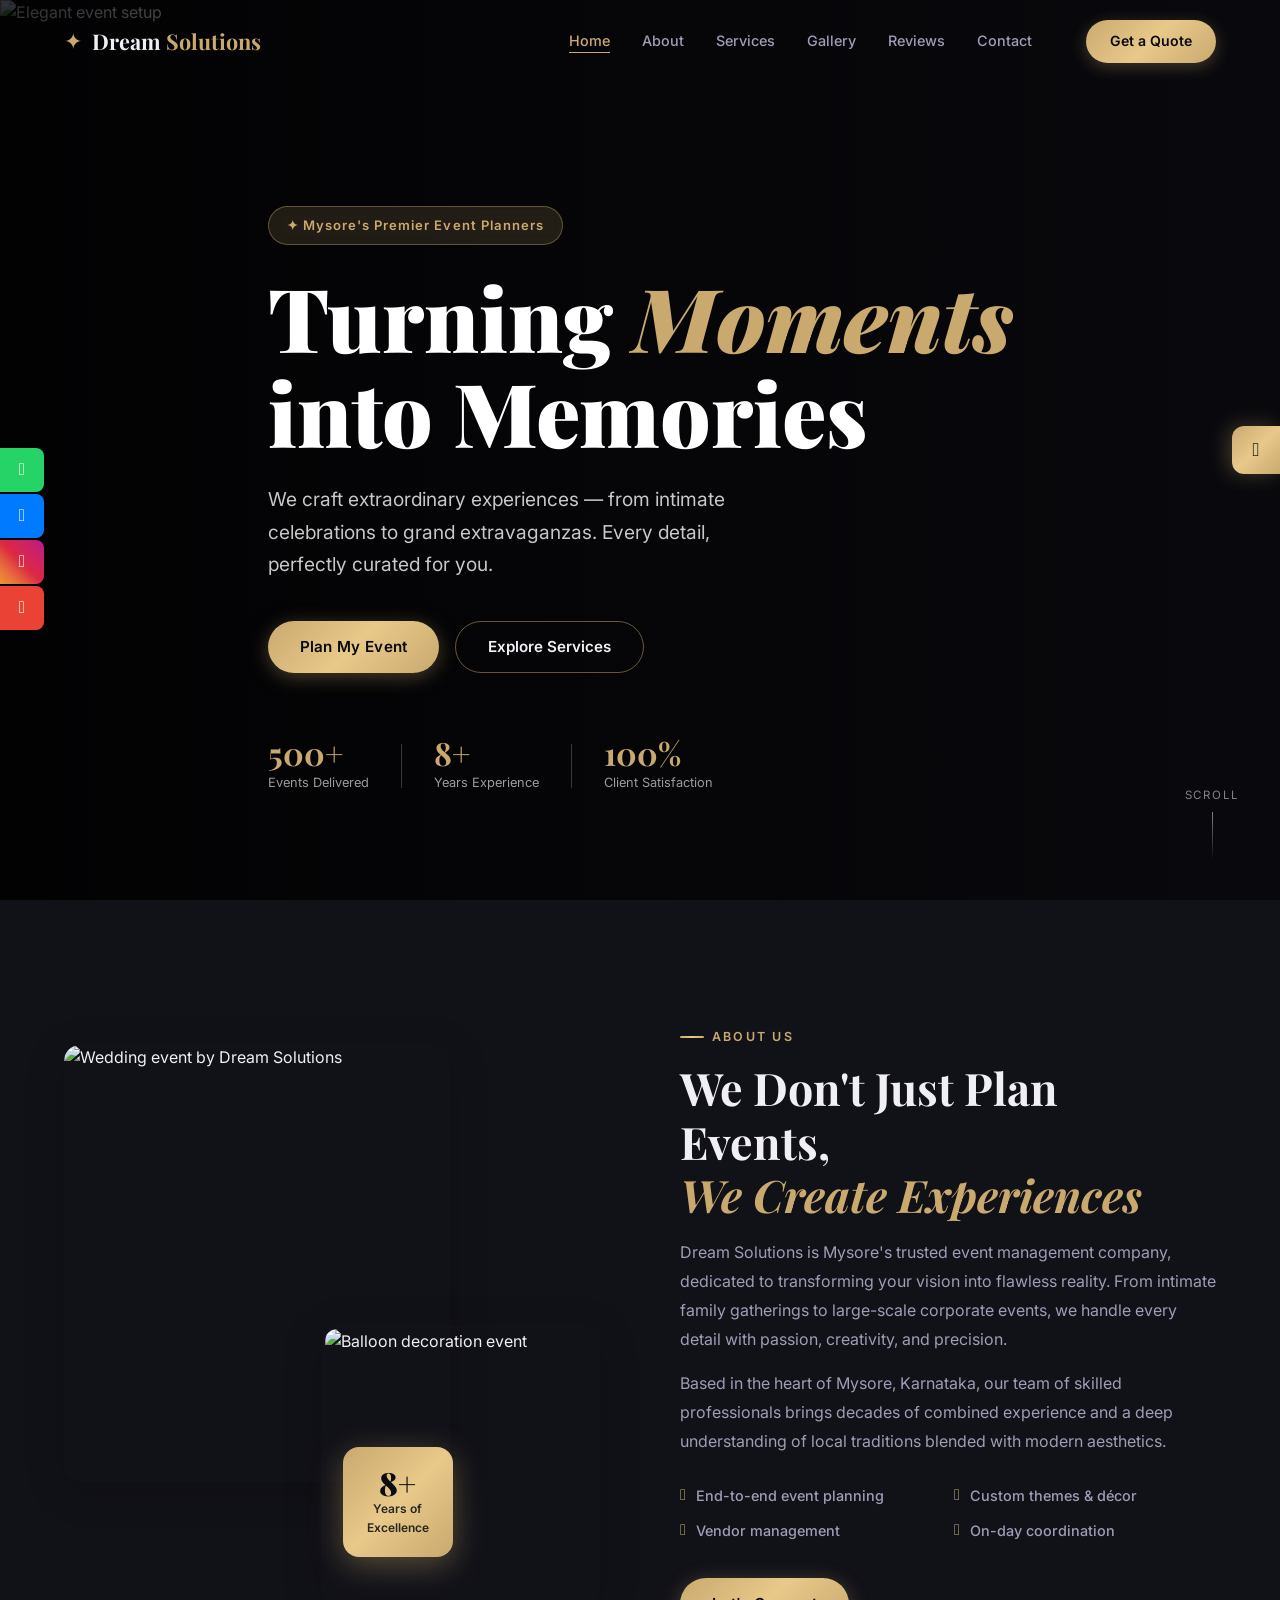
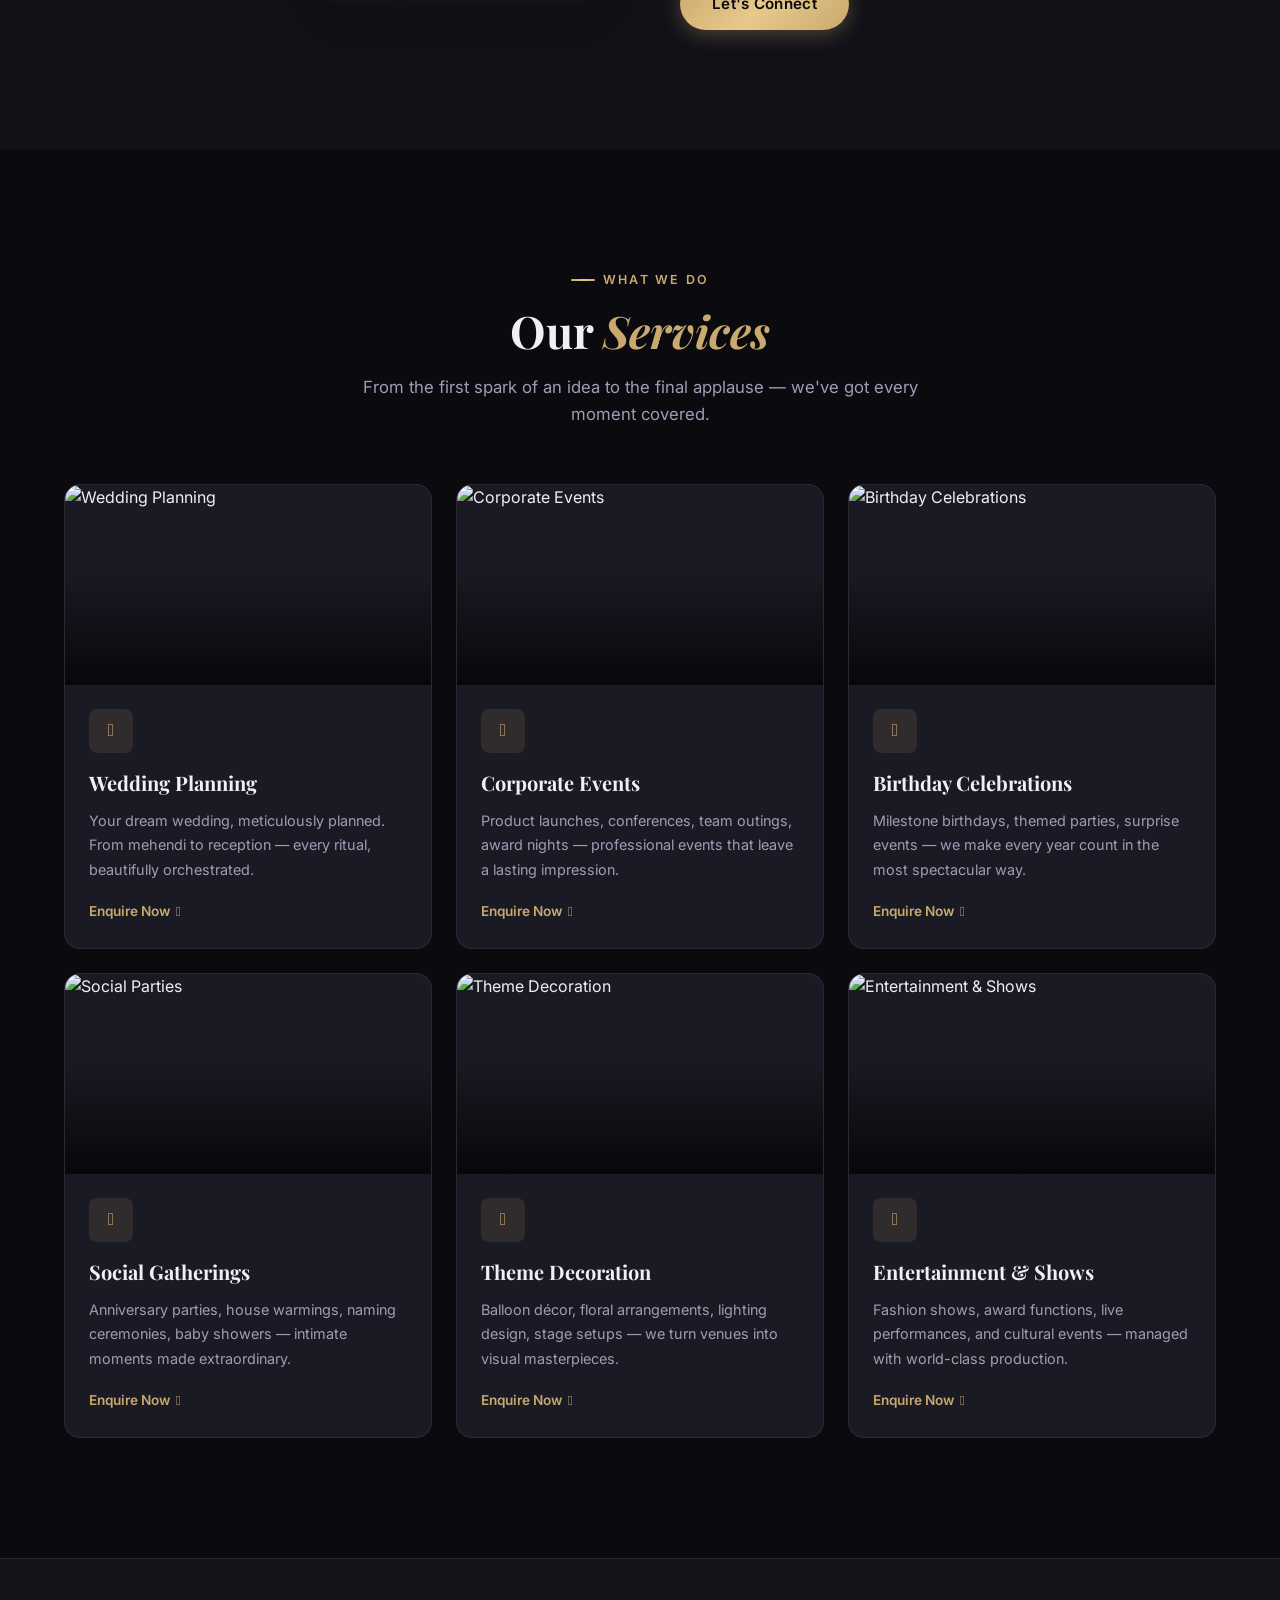
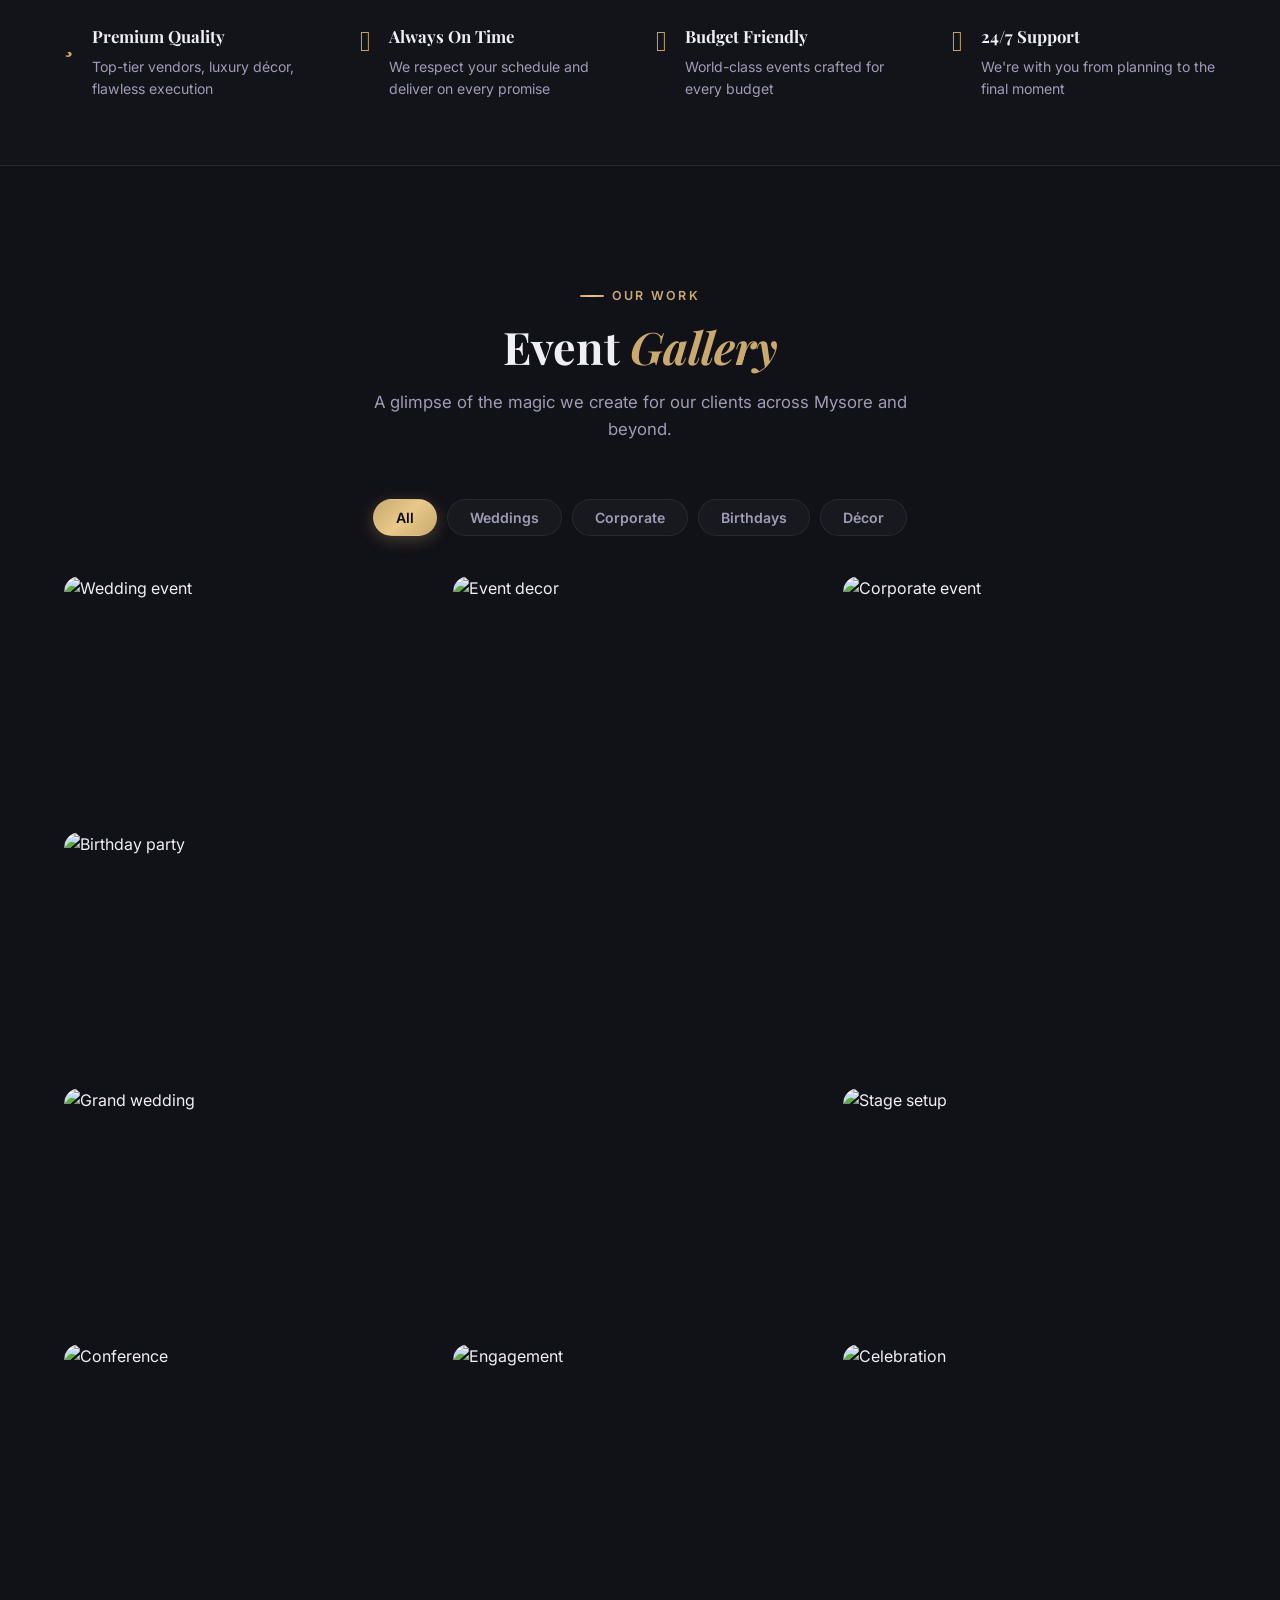
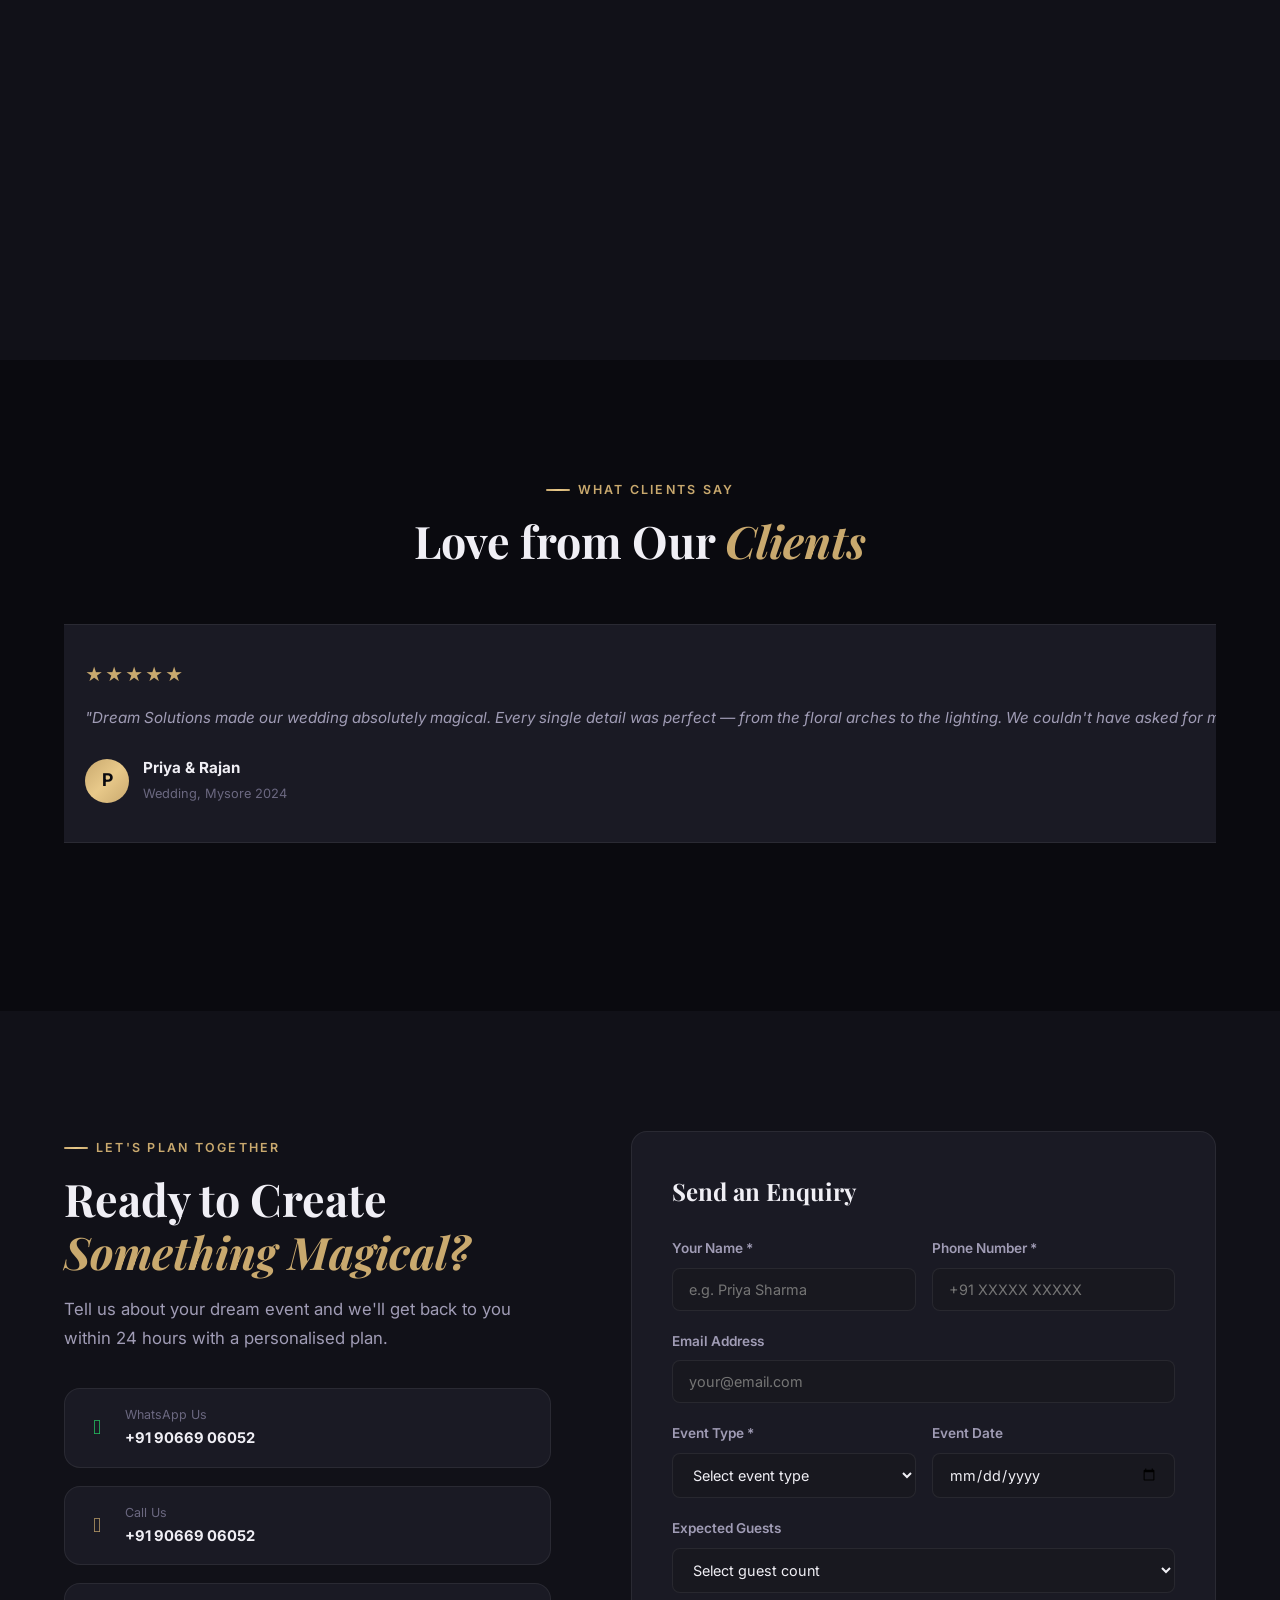
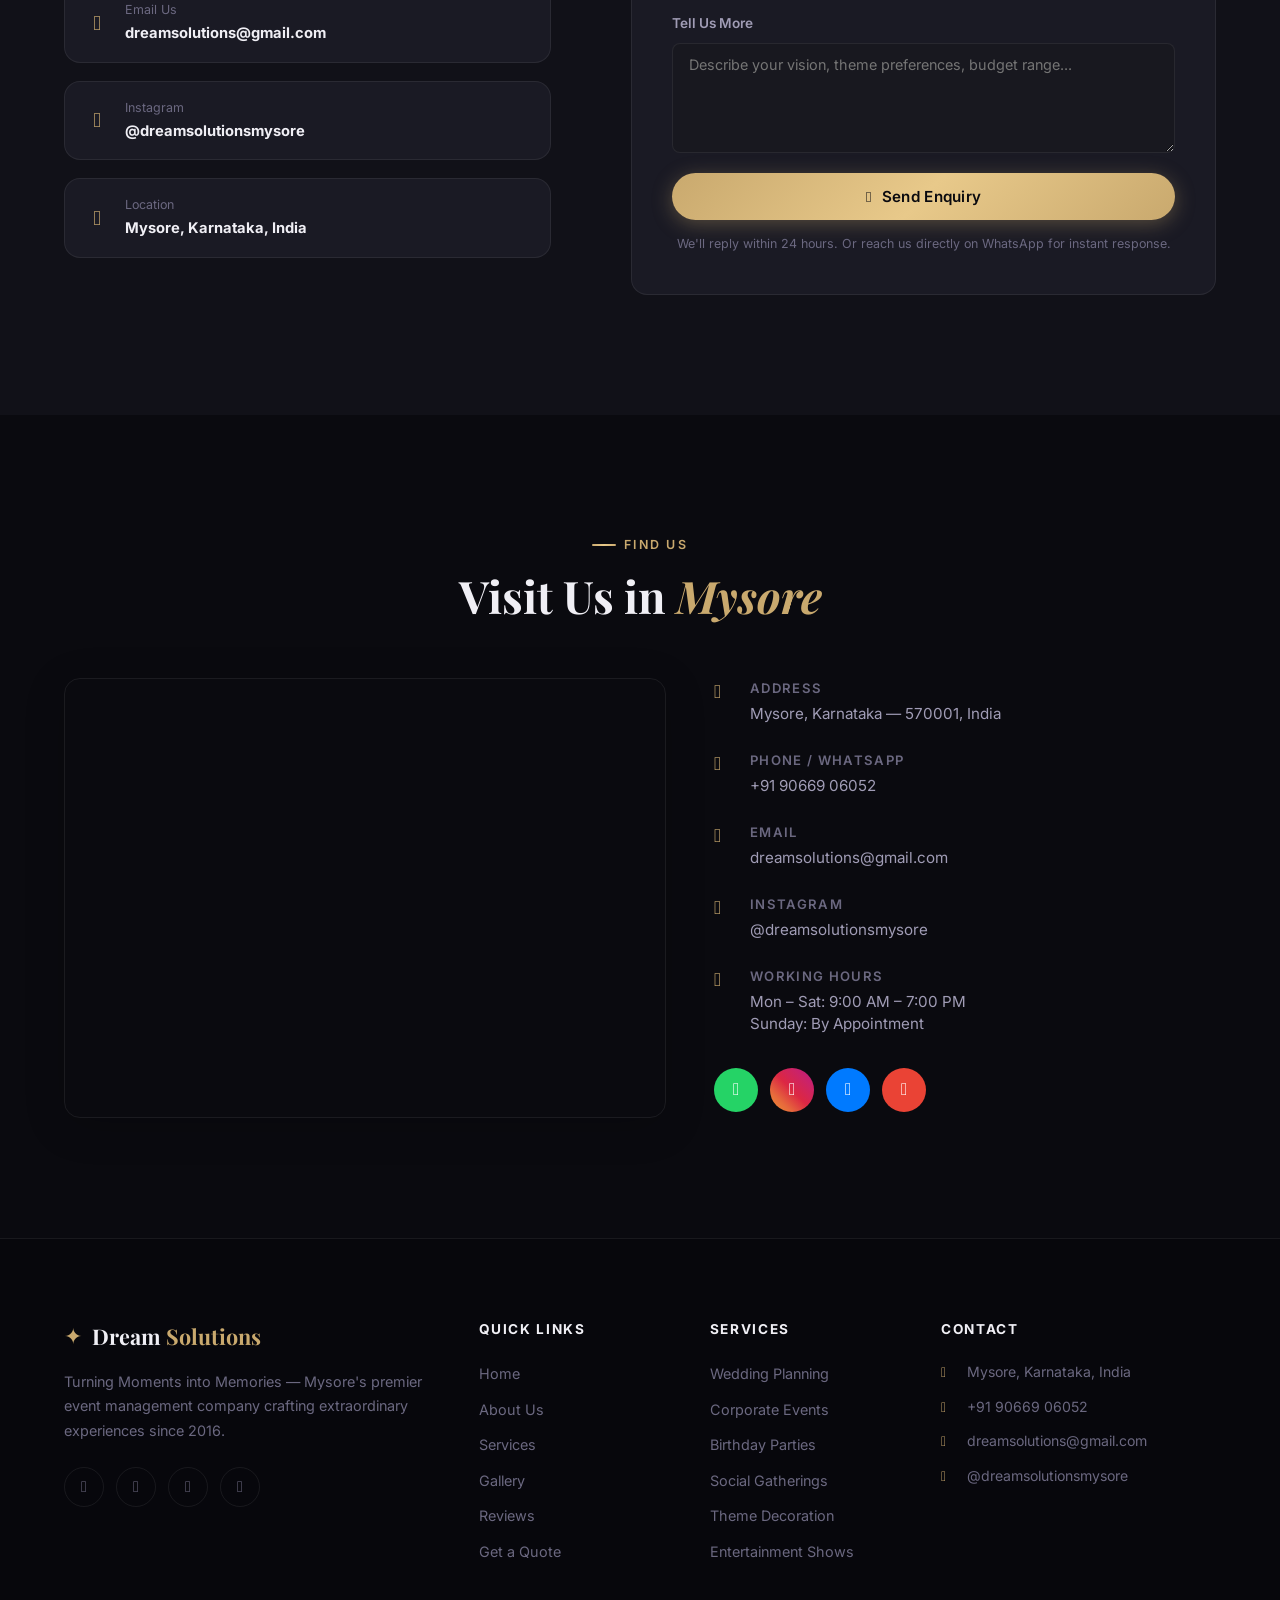
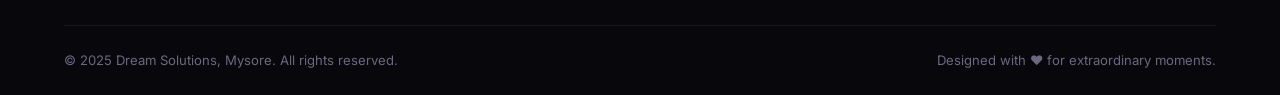
==== index.html @ eb067d85 "Add files via upload" ====
<!DOCTYPE html>
<html lang="en" data-theme="dark">

<head>
    <meta charset="UTF-8" />
    <meta name="viewport" content="width=device-width, initial-scale=1.0" />
    <title>Dream Solutions | Turning Moments into Memories</title>
    <!-- Local Font Awesome (works offline & on mobile without internet) -->
    <link rel="stylesheet" href="fa.min.css" />
    <!-- Main stylesheet -->
    <link rel="stylesheet" href="style.css" />
    <!-- Google Fonts — loads when online, falls back to system fonts offline -->
    <link rel="preconnect" href="https://fonts.googleapis.com" crossorigin />
    <link
        href="https://fonts.googleapis.com/css2?family=Playfair+Display:ital,wght@0,400;0,600;0,700;0,900;1,400&family=Inter:wght@300;400;500;600;700&display=swap"
        rel="stylesheet" />
</head>

<body>

    <!-- FLOATING THEME SWITCHER -->
    <div class="theme-switcher">
        <button class="theme-toggle-btn" onclick="toggleThemePanel()" aria-label="Switch Theme">
            <i class="fa-solid fa-palette"></i>
        </button>
        <div class="theme-panel" id="themePanel">
            <p class="theme-panel-title">Choose Theme</p>
            <button class="theme-btn" onclick="setTheme('dark')" id="btn-dark">🌑 Dark</button>
            <button class="theme-btn" onclick="setTheme('light')" id="btn-light">☀️ Light</button>
            <button class="theme-btn" onclick="setTheme('lgbt')" id="btn-lgbt">🌈 Pride</button>
        </div>
    </div>

    <!-- FLOATING SOCIAL BAR -->
    <div class="floating-social">
        <a href="https://wa.me/919066906052" target="_blank" class="fsoc-btn whatsapp" aria-label="WhatsApp"><i
                class="fa-brands fa-whatsapp"></i></a>
        <a href="tel:+919066906052" class="fsoc-btn call" aria-label="Call"><i class="fa-solid fa-phone"></i></a>
        <a href="https://www.instagram.com/dreamsolutionsmysore/" target="_blank" class="fsoc-btn instagram"
            aria-label="Instagram"><i class="fa-brands fa-instagram"></i></a>
        <a href="mailto:dreamsolutions@gmail.com" class="fsoc-btn email" aria-label="Email"><i
                class="fa-solid fa-envelope"></i></a>
    </div>

    <!-- NAVBAR -->
    <nav class="navbar" id="navbar">
        <div class="nav-container">
            <a href="#home" class="nav-logo">
                <span class="logo-icon">✦</span>
                <span class="logo-text">Dream <span class="accent">Solutions</span></span>
            </a>
            <ul class="nav-links" id="navLinks">
                <li><a href="#home" class="nav-link">Home</a></li>
                <li><a href="#about" class="nav-link">About</a></li>
                <li><a href="#services" class="nav-link">Services</a></li>
                <li><a href="#gallery" class="nav-link">Gallery</a></li>
                <li><a href="#testimonials" class="nav-link">Reviews</a></li>
                <li><a href="#contact" class="nav-link">Contact</a></li>
            </ul>
            <a href="#enquiry" class="nav-cta">Get a Quote</a>
            <button class="hamburger" id="hamburger" onclick="toggleMenu()" aria-label="Open Menu">
                <span></span><span></span><span></span>
            </button>
        </div>
    </nav>

    <!-- HERO SECTION -->
    <section class="hero" id="home">
        <div class="hero-bg">
            <img src="https://images.unsplash.com/photo-1519225421980-715cb0215aed?w=1600&auto=format&fit=crop"
                alt="Elegant event setup" class="hero-img" id="heroBg" />
            <div class="hero-overlay"></div>
        </div>
        <div class="hero-content">
            <div class="hero-badge">✦ Mysore's Premier Event Planners</div>
            <h1 class="hero-title">Turning <em>Moments</em><br />into Memories</h1>
            <p class="hero-sub">We craft extraordinary experiences — from intimate celebrations to grand extravaganzas.
                Every detail, perfectly curated for you.</p>
            <div class="hero-btns">
                <a href="#enquiry" class="btn-primary">Plan My Event</a>
                <a href="#services" class="btn-outline">Explore Services</a>
            </div>
            <div class="hero-stats">
                <div class="stat"><span class="stat-num">500+</span><span class="stat-label">Events Delivered</span>
                </div>
                <div class="stat-divider"></div>
                <div class="stat"><span class="stat-num">8+</span><span class="stat-label">Years Experience</span></div>
                <div class="stat-divider"></div>
                <div class="stat"><span class="stat-num">100%</span><span class="stat-label">Client Satisfaction</span>
                </div>
            </div>
        </div>
        <div class="hero-scroll-indicator">
            <span>Scroll</span>
            <div class="scroll-line"></div>
        </div>
    </section>

    <!-- ABOUT SECTION -->
    <section class="about" id="about">
        <div class="container">
            <div class="about-grid">
                <div class="about-images">
                    <div class="about-img-main">
                        <img src="https://images.unsplash.com/photo-1464366400600-7168b8af9bc3?w=700&auto=format&fit=crop"
                            alt="Wedding event by Dream Solutions" />
                    </div>
                    <div class="about-img-secondary">
                        <img src="https://images.unsplash.com/photo-1530103862676-de8c9debad1d?w=400&auto=format&fit=crop"
                            alt="Balloon decoration event" />
                    </div>
                    <div class="about-badge-float">
                        <span class="badge-num">8+</span>
                        <span class="badge-txt">Years of<br />Excellence</span>
                    </div>
                </div>
                <div class="about-content">
                    <div class="section-tag">About Us</div>
                    <h2 class="section-title">We Don't Just Plan Events,<br /><em>We Create Experiences</em></h2>
                    <p class="about-desc">Dream Solutions is Mysore's trusted event management company, dedicated to
                        transforming your vision into flawless reality. From intimate family gatherings to large-scale
                        corporate events, we handle every detail with passion, creativity, and precision.</p>
                    <p class="about-desc">Based in the heart of Mysore, Karnataka, our team of skilled professionals
                        brings decades of combined experience and a deep understanding of local traditions blended with
                        modern aesthetics.</p>
                    <div class="about-highlights">
                        <div class="highlight-item"><i class="fa-solid fa-check-circle"></i> End-to-end event planning
                        </div>
                        <div class="highlight-item"><i class="fa-solid fa-check-circle"></i> Custom themes & décor</div>
                        <div class="highlight-item"><i class="fa-solid fa-check-circle"></i> Vendor management</div>
                        <div class="highlight-item"><i class="fa-solid fa-check-circle"></i> On-day coordination</div>
                    </div>
                    <a href="#contact" class="btn-primary">Let's Connect</a>
                </div>
            </div>
        </div>
    </section>

    <!-- SERVICES SECTION -->
    <section class="services" id="services">
        <div class="container">
            <div class="section-header">
                <div class="section-tag">What We Do</div>
                <h2 class="section-title">Our <em>Services</em></h2>
                <p class="section-sub">From the first spark of an idea to the final applause — we've got every moment
                    covered.</p>
            </div>
            <div class="services-grid">

                <div class="service-card" data-delay="0">
                    <div class="service-img">
                        <img src="https://images.unsplash.com/photo-1519741497674-611481863552?w=600&auto=format&fit=crop"
                            alt="Wedding Planning" />
                        <div class="service-overlay"></div>
                    </div>
                    <div class="service-content">
                        <div class="service-icon"><i class="fa-solid fa-heart"></i></div>
                        <h3>Wedding Planning</h3>
                        <p>Your dream wedding, meticulously planned. From mehendi to reception — every ritual,
                            beautifully orchestrated.</p>
                        <a href="#enquiry" class="service-link">Enquire Now <i class="fa-solid fa-arrow-right"></i></a>
                    </div>
                </div>

                <div class="service-card" data-delay="100">
                    <div class="service-img">
                        <img src="https://images.unsplash.com/photo-1511578314322-379afb476865?w=600&auto=format&fit=crop"
                            alt="Corporate Events" />
                        <div class="service-overlay"></div>
                    </div>
                    <div class="service-content">
                        <div class="service-icon"><i class="fa-solid fa-briefcase"></i></div>
                        <h3>Corporate Events</h3>
                        <p>Product launches, conferences, team outings, award nights — professional events that leave a
                            lasting impression.</p>
                        <a href="#enquiry" class="service-link">Enquire Now <i class="fa-solid fa-arrow-right"></i></a>
                    </div>
                </div>

                <div class="service-card" data-delay="200">
                    <div class="service-img">
                        <img src="https://images.unsplash.com/photo-1530103862676-de8c9debad1d?w=600&auto=format&fit=crop"
                            alt="Birthday Celebrations" />
                        <div class="service-overlay"></div>
                    </div>
                    <div class="service-content">
                        <div class="service-icon"><i class="fa-solid fa-cake-candles"></i></div>
                        <h3>Birthday Celebrations</h3>
                        <p>Milestone birthdays, themed parties, surprise events — we make every year count in the most
                            spectacular way.</p>
                        <a href="#enquiry" class="service-link">Enquire Now <i class="fa-solid fa-arrow-right"></i></a>
                    </div>
                </div>

                <div class="service-card" data-delay="0">
                    <div class="service-img">
                        <img src="https://images.unsplash.com/photo-1501281668745-f7f57925c3b4?w=600&auto=format&fit=crop"
                            alt="Social Parties" />
                        <div class="service-overlay"></div>
                    </div>
                    <div class="service-content">
                        <div class="service-icon"><i class="fa-solid fa-champagne-glasses"></i></div>
                        <h3>Social Gatherings</h3>
                        <p>Anniversary parties, house warmings, naming ceremonies, baby showers — intimate moments made
                            extraordinary.</p>
                        <a href="#enquiry" class="service-link">Enquire Now <i class="fa-solid fa-arrow-right"></i></a>
                    </div>
                </div>

                <div class="service-card" data-delay="100">
                    <div class="service-img">
                        <img src="https://images.unsplash.com/photo-1478146059778-26028b07395a?w=600&auto=format&fit=crop"
                            alt="Theme Decoration" />
                        <div class="service-overlay"></div>
                    </div>
                    <div class="service-content">
                        <div class="service-icon"><i class="fa-solid fa-wand-magic-sparkles"></i></div>
                        <h3>Theme Decoration</h3>
                        <p>Balloon décor, floral arrangements, lighting design, stage setups — we turn venues into
                            visual masterpieces.</p>
                        <a href="#enquiry" class="service-link">Enquire Now <i class="fa-solid fa-arrow-right"></i></a>
                    </div>
                </div>

                <div class="service-card" data-delay="200">
                    <div class="service-img">
                        <img src="https://images.unsplash.com/photo-1492684223066-81342ee5ff30?w=600&auto=format&fit=crop"
                            alt="Entertainment & Shows" />
                        <div class="service-overlay"></div>
                    </div>
                    <div class="service-content">
                        <div class="service-icon"><i class="fa-solid fa-microphone-lines"></i></div>
                        <h3>Entertainment & Shows</h3>
                        <p>Fashion shows, award functions, live performances, and cultural events — managed with
                            world-class production.</p>
                        <a href="#enquiry" class="service-link">Enquire Now <i class="fa-solid fa-arrow-right"></i></a>
                    </div>
                </div>

            </div>
        </div>
    </section>

    <!-- WHY US STRIP -->
    <section class="why-us">
        <div class="container">
            <div class="why-grid">
                <div class="why-item">
                    <i class="fa-solid fa-star"></i>
                    <div>
                        <h4>Premium Quality</h4>
                        <p>Top-tier vendors, luxury décor, flawless execution</p>
                    </div>
                </div>
                <div class="why-item">
                    <i class="fa-solid fa-clock"></i>
                    <div>
                        <h4>Always On Time</h4>
                        <p>We respect your schedule and deliver on every promise</p>
                    </div>
                </div>
                <div class="why-item">
                    <i class="fa-solid fa-indian-rupee-sign"></i>
                    <div>
                        <h4>Budget Friendly</h4>
                        <p>World-class events crafted for every budget</p>
                    </div>
                </div>
                <div class="why-item">
                    <i class="fa-solid fa-headset"></i>
                    <div>
                        <h4>24/7 Support</h4>
                        <p>We're with you from planning to the final moment</p>
                    </div>
                </div>
            </div>
        </div>
    </section>

    <!-- GALLERY SECTION -->
    <section class="gallery" id="gallery">
        <div class="container">
            <div class="section-header">
                <div class="section-tag">Our Work</div>
                <h2 class="section-title">Event <em>Gallery</em></h2>
                <p class="section-sub">A glimpse of the magic we create for our clients across Mysore and beyond.</p>
            </div>
            <div class="gallery-filter">
                <button class="filter-btn active" onclick="filterGallery('all', this)">All</button>
                <button class="filter-btn" onclick="filterGallery('wedding', this)">Weddings</button>
                <button class="filter-btn" onclick="filterGallery('corporate', this)">Corporate</button>
                <button class="filter-btn" onclick="filterGallery('birthday', this)">Birthdays</button>
                <button class="filter-btn" onclick="filterGallery('decor', this)">Décor</button>
            </div>
            <div class="gallery-grid" id="galleryGrid">
                <div class="gallery-item" data-cat="wedding">
                    <img src="https://images.unsplash.com/photo-1519741497674-611481863552?w=600&auto=format&fit=crop"
                        alt="Wedding event" loading="lazy" />
                    <div class="gallery-caption"><span>Wedding Ceremony</span></div>
                </div>
                <div class="gallery-item tall" data-cat="decor">
                    <img src="https://images.unsplash.com/photo-1478146059778-26028b07395a?w=600&auto=format&fit=crop"
                        alt="Event decor" loading="lazy" />
                    <div class="gallery-caption"><span>Luxury Décor</span></div>
                </div>
                <div class="gallery-item" data-cat="corporate">
                    <img src="https://images.unsplash.com/photo-1511578314322-379afb476865?w=600&auto=format&fit=crop"
                        alt="Corporate event" loading="lazy" />
                    <div class="gallery-caption"><span>Corporate Gala</span></div>
                </div>
                <div class="gallery-item" data-cat="birthday">
                    <img src="https://images.unsplash.com/photo-1530103862676-de8c9debad1d?w=600&auto=format&fit=crop"
                        alt="Birthday party" loading="lazy" />
                    <div class="gallery-caption"><span>Birthday Bash</span></div>
                </div>
                <div class="gallery-item wide" data-cat="wedding">
                    <img src="https://images.unsplash.com/photo-1464366400600-7168b8af9bc3?w=900&auto=format&fit=crop"
                        alt="Grand wedding" loading="lazy" />
                    <div class="gallery-caption"><span>Grand Wedding</span></div>
                </div>
                <div class="gallery-item" data-cat="decor">
                    <img src="https://images.unsplash.com/photo-1492684223066-81342ee5ff30?w=600&auto=format&fit=crop"
                        alt="Stage setup" loading="lazy" />
                    <div class="gallery-caption"><span>Stage Production</span></div>
                </div>
                <div class="gallery-item" data-cat="corporate">
                    <img src="https://images.unsplash.com/photo-1540575467063-178a50c2df87?w=600&auto=format&fit=crop"
                        alt="Conference" loading="lazy" />
                    <div class="gallery-caption"><span>Conference Setup</span></div>
                </div>
                <div class="gallery-item tall" data-cat="wedding">
                    <img src="https://images.unsplash.com/photo-1558618666-fcd25c85cd64?w=600&auto=format&fit=crop"
                        alt="Engagement" loading="lazy" />
                    <div class="gallery-caption"><span>Engagement Ceremony</span></div>
                </div>
                <div class="gallery-item" data-cat="birthday">
                    <img src="https://images.unsplash.com/photo-1464349153735-7db50ed83c84?w=600&auto=format&fit=crop"
                        alt="Celebration" loading="lazy" />
                    <div class="gallery-caption"><span>Milestone Celebration</span></div>
                </div>
            </div>
        </div>
    </section>

    <!-- TESTIMONIALS SECTION -->
    <section class="testimonials" id="testimonials">
        <div class="container">
            <div class="section-header">
                <div class="section-tag">What Clients Say</div>
                <h2 class="section-title">Love from Our <em>Clients</em></h2>
            </div>
            <div class="testimonials-track" id="testimonialsTrack">
                <div class="testimonial-card">
                    <div class="stars">★★★★★</div>
                    <p>"Dream Solutions made our wedding absolutely magical. Every single detail was perfect — from the
                        floral arches to the lighting. We couldn't have asked for more!"</p>
                    <div class="testimonial-author">
                        <div class="author-avatar">P</div>
                        <div><strong>Priya & Rajan</strong><span>Wedding, Mysore 2024</span></div>
                    </div>
                </div>
                <div class="testimonial-card">
                    <div class="stars">★★★★★</div>
                    <p>"Our company's annual awards night was a massive success. The team managed everything seamlessly
                        — stage, catering, entertainment. Truly professional!"</p>
                    <div class="testimonial-author">
                        <div class="author-avatar">A</div>
                        <div><strong>Arun Sharma</strong><span>Corporate Event, 2024</span></div>
                    </div>
                </div>
                <div class="testimonial-card">
                    <div class="stars">★★★★★</div>
                    <p>"My daughter's 18th birthday surprise party was beyond what I imagined. The balloon arch, the
                        theme, the cake table — all stunning. Thank you Dream Solutions!"</p>
                    <div class="testimonial-author">
                        <div class="author-avatar">S</div>
                        <div><strong>Sunitha Reddy</strong><span>Birthday Party, 2025</span></div>
                    </div>
                </div>
                <div class="testimonial-card">
                    <div class="stars">★★★★★</div>
                    <p>"From the first call to the last dance, they were responsive, creative and calm. Our reception
                        looked like a fairytale. 100% recommend!"</p>
                    <div class="testimonial-author">
                        <div class="author-avatar">K</div>
                        <div><strong>Kavya & Mihir</strong><span>Reception, Mysore 2025</span></div>
                    </div>
                </div>
                <div class="testimonial-card">
                    <div class="stars">★★★★★</div>
                    <p>"The product launch event they planned was sleek, modern and on-brand. Got so many compliments
                        from our clients. Will definitely hire again!"</p>
                    <div class="testimonial-author">
                        <div class="author-avatar">R</div>
                        <div><strong>Rohit Nair</strong><span>Product Launch, 2025</span></div>
                    </div>
                </div>
            </div>
            <div class="testimonial-dots" id="testimonialDots"></div>
        </div>
    </section>

    <!-- ENQUIRY FORM SECTION -->
    <section class="enquiry" id="enquiry">
        <div class="container">
            <div class="enquiry-grid">
                <div class="enquiry-info">
                    <div class="section-tag">Let's Plan Together</div>
                    <h2 class="section-title">Ready to Create<br /><em>Something Magical?</em></h2>
                    <p>Tell us about your dream event and we'll get back to you within 24 hours with a personalised
                        plan.</p>
                    <div class="enquiry-contacts">
                        <a href="https://wa.me/919066906052" target="_blank" class="eq-contact-item whatsapp-contact">
                            <i class="fa-brands fa-whatsapp"></i>
                            <div><span>WhatsApp Us</span><strong>+91 90669 06052</strong></div>
                        </a>
                        <a href="tel:+919066906052" class="eq-contact-item">
                            <i class="fa-solid fa-phone"></i>
                            <div><span>Call Us</span><strong>+91 90669 06052</strong></div>
                        </a>
                        <a href="mailto:dreamsolutions@gmail.com" class="eq-contact-item">
                            <i class="fa-solid fa-envelope"></i>
                            <div><span>Email Us</span><strong>dreamsolutions@gmail.com</strong></div>
                        </a>
                        <a href="https://www.instagram.com/dreamsolutionsmysore/" target="_blank"
                            class="eq-contact-item">
                            <i class="fa-brands fa-instagram"></i>
                            <div><span>Instagram</span><strong>@dreamsolutionsmysore</strong></div>
                        </a>
                        <div class="eq-contact-item no-link">
                            <i class="fa-solid fa-location-dot"></i>
                            <div><span>Location</span><strong>Mysore, Karnataka, India</strong></div>
                        </div>
                    </div>
                </div>
                <div class="enquiry-form-wrap">
                    <form class="enquiry-form" id="enquiryForm" onsubmit="submitForm(event)">
                        <h3>Send an Enquiry</h3>
                        <div class="form-row">
                            <div class="form-group">
                                <label for="fname">Your Name *</label>
                                <input type="text" id="fname" name="name" placeholder="e.g. Priya Sharma" required />
                            </div>
                            <div class="form-group">
                                <label for="fphone">Phone Number *</label>
                                <input type="tel" id="fphone" name="phone" placeholder="+91 XXXXX XXXXX" required />
                            </div>
                        </div>
                        <div class="form-group">
                            <label for="femail">Email Address</label>
                            <input type="email" id="femail" name="email" placeholder="your@email.com" />
                        </div>
                        <div class="form-row">
                            <div class="form-group">
                                <label for="fservice">Event Type *</label>
                                <select id="fservice" name="service" required>
                                    <option value="" disabled selected>Select event type</option>
                                    <option>Wedding</option>
                                    <option>Engagement / Pre-wedding</option>
                                    <option>Birthday Party</option>
                                    <option>Corporate Event</option>
                                    <option>Anniversary</option>
                                    <option>Baby Shower / Naming Ceremony</option>
                                    <option>House Warming</option>
                                    <option>Fashion Show / Award Function</option>
                                    <option>Other</option>
                                </select>
                            </div>
                            <div class="form-group">
                                <label for="fdate">Event Date</label>
                                <input type="date" id="fdate" name="date" />
                            </div>
                        </div>
                        <div class="form-group">
                            <label for="fguests">Expected Guests</label>
                            <select id="fguests" name="guests">
                                <option value="" disabled selected>Select guest count</option>
                                <option>Upto 50</option>
                                <option>50 – 150</option>
                                <option>150 – 300</option>
                                <option>300 – 500</option>
                                <option>500+</option>
                            </select>
                        </div>
                        <div class="form-group">
                            <label for="fmessage">Tell Us More</label>
                            <textarea id="fmessage" name="message" rows="4"
                                placeholder="Describe your vision, theme preferences, budget range..."></textarea>
                        </div>
                        <button type="submit" class="btn-primary full-width">
                            <i class="fa-solid fa-paper-plane"></i> Send Enquiry
                        </button>
                        <p class="form-note">We'll reply within 24 hours. Or reach us directly on WhatsApp for instant
                            response.</p>
                    </form>
                    <div class="form-success" id="formSuccess">
                        <div class="success-icon">🎉</div>
                        <h3>Enquiry Received!</h3>
                        <p>Thank you! We'll get back to you within 24 hours. Meanwhile, feel free to reach us on
                            WhatsApp.</p>
                        <a href="https://wa.me/919066906052" target="_blank" class="btn-primary"><i
                                class="fa-brands fa-whatsapp"></i> Chat on WhatsApp</a>
                    </div>
                </div>
            </div>
        </div>
    </section>

    <!-- CONTACT / MAP SECTION -->
    <section class="contact" id="contact">
        <div class="container">
            <div class="section-header">
                <div class="section-tag">Find Us</div>
                <h2 class="section-title">Visit Us in <em>Mysore</em></h2>
            </div>
            <div class="contact-grid">
                <div class="map-wrap">
                    <iframe
                        src="https://www.google.com/maps/embed?pb=!1m18!1m12!1m3!1d62372.84736846507!2d76.6194!3d12.2958!2m3!1f0!2f0!3f0!3m2!1i1024!2i768!4f13.1!3m3!1m2!1s0x3baf70381d572ef9%3A0x2b89ebb0488a0d0!2sMysuru%2C%20Karnataka!5e0!3m2!1sen!2sin!4v1680000000000"
                        width="100%" height="100%" style="border:0;" allowfullscreen="" loading="lazy"
                        referrerpolicy="no-referrer-when-downgrade" title="Dream Solutions Mysore Location">
                    </iframe>
                </div>
                <div class="contact-details">
                    <div class="contact-detail-item">
                        <i class="fa-solid fa-location-dot"></i>
                        <div>
                            <h4>Address</h4>
                            <p>Mysore, Karnataka — 570001, India</p>
                        </div>
                    </div>
                    <div class="contact-detail-item">
                        <i class="fa-solid fa-phone"></i>
                        <div>
                            <h4>Phone / WhatsApp</h4>
                            <p><a href="tel:+919066906052">+91 90669 06052</a></p>
                        </div>
                    </div>
                    <div class="contact-detail-item">
                        <i class="fa-solid fa-envelope"></i>
                        <div>
                            <h4>Email</h4>
                            <p><a href="mailto:dreamsolutions@gmail.com">dreamsolutions@gmail.com</a></p>
                        </div>
                    </div>
                    <div class="contact-detail-item">
                        <i class="fa-brands fa-instagram"></i>
                        <div>
                            <h4>Instagram</h4>
                            <p><a href="https://www.instagram.com/dreamsolutionsmysore/"
                                    target="_blank">@dreamsolutionsmysore</a></p>
                        </div>
                    </div>
                    <div class="contact-detail-item">
                        <i class="fa-solid fa-clock"></i>
                        <div>
                            <h4>Working Hours</h4>
                            <p>Mon – Sat: 9:00 AM – 7:00 PM<br />Sunday: By Appointment</p>
                        </div>
                    </div>
                    <div class="social-links-contact">
                        <a href="https://wa.me/919066906052" target="_blank" class="soc-link wa"
                            aria-label="WhatsApp"><i class="fa-brands fa-whatsapp"></i></a>
                        <a href="https://www.instagram.com/dreamsolutionsmysore/" target="_blank" class="soc-link ig"
                            aria-label="Instagram"><i class="fa-brands fa-instagram"></i></a>
                        <a href="tel:+919066906052" class="soc-link ph" aria-label="Call"><i
                                class="fa-solid fa-phone"></i></a>
                        <a href="mailto:dreamsolutions@gmail.com" class="soc-link em" aria-label="Email"><i
                                class="fa-solid fa-envelope"></i></a>
                    </div>
                </div>
            </div>
        </div>
    </section>

    <!-- FOOTER -->
    <footer class="footer">
        <div class="container">
            <div class="footer-grid">
                <div class="footer-brand">
                    <a href="#home" class="nav-logo">
                        <span class="logo-icon">✦</span>
                        <span class="logo-text">Dream <span class="accent">Solutions</span></span>
                    </a>
                    <p>Turning Moments into Memories — Mysore's premier event management company crafting extraordinary
                        experiences since 2016.</p>
                    <div class="footer-socials">
                        <a href="https://wa.me/919066906052" target="_blank" aria-label="WhatsApp"><i
                                class="fa-brands fa-whatsapp"></i></a>
                        <a href="https://www.instagram.com/dreamsolutionsmysore/" target="_blank"
                            aria-label="Instagram"><i class="fa-brands fa-instagram"></i></a>
                        <a href="tel:+919066906052" aria-label="Call"><i class="fa-solid fa-phone"></i></a>
                        <a href="mailto:dreamsolutions@gmail.com" aria-label="Email"><i
                                class="fa-solid fa-envelope"></i></a>
                    </div>
                </div>
                <div class="footer-links">
                    <h4>Quick Links</h4>
                    <ul>
                        <li><a href="#home">Home</a></li>
                        <li><a href="#about">About Us</a></li>
                        <li><a href="#services">Services</a></li>
                        <li><a href="#gallery">Gallery</a></li>
                        <li><a href="#testimonials">Reviews</a></li>
                        <li><a href="#enquiry">Get a Quote</a></li>
                    </ul>
                </div>
                <div class="footer-links">
                    <h4>Services</h4>
                    <ul>
                        <li><a href="#services">Wedding Planning</a></li>
                        <li><a href="#services">Corporate Events</a></li>
                        <li><a href="#services">Birthday Parties</a></li>
                        <li><a href="#services">Social Gatherings</a></li>
                        <li><a href="#services">Theme Decoration</a></li>
                        <li><a href="#services">Entertainment Shows</a></li>
                    </ul>
                </div>
                <div class="footer-contact">
                    <h4>Contact</h4>
                    <p><i class="fa-solid fa-location-dot"></i> Mysore, Karnataka, India</p>
                    <p><i class="fa-solid fa-phone"></i> <a href="tel:+919066906052">+91 90669 06052</a></p>
                    <p><i class="fa-solid fa-envelope"></i> <a
                            href="mailto:dreamsolutions@gmail.com">dreamsolutions@gmail.com</a></p>
                    <p><i class="fa-brands fa-instagram"></i> <a href="https://www.instagram.com/dreamsolutionsmysore/"
                            target="_blank">@dreamsolutionsmysore</a></p>
                </div>
            </div>
            <div class="footer-bottom">
                <p>© 2025 Dream Solutions, Mysore. All rights reserved.</p>
                <p>Designed with ❤️ for extraordinary moments.</p>
            </div>
        </div>
    </footer>

    <script src="script.js"></script>
</body>

</html>
---- style.css ----
/* =============================================
   DREAM SOLUTIONS – PREMIUM EVENT WEBSITE CSS
   ============================================= */

/* ---- CSS VARIABLES / THEMES ---- */
:root {
    /* System font stacks as fallback when Google Fonts can't load (offline/local file on mobile) */
    --font-heading: 'Playfair Display', 'Georgia', 'Times New Roman', serif;
    --font-body: 'Inter', -apple-system, BlinkMacSystemFont, 'Segoe UI', Roboto, sans-serif;
    --radius: 16px;
    --radius-sm: 8px;
    --transition: 0.35s cubic-bezier(0.4, 0, 0.2, 1);
    --shadow: 0 8px 40px rgba(0, 0, 0, 0.18);
    --shadow-hover: 0 20px 60px rgba(0, 0, 0, 0.28);
}

/* DARK THEME (default) */
[data-theme="dark"] {
    --bg: #0a0a0f;
    --bg-2: #111118;
    --bg-3: #18181f;
    --bg-card: #1a1a24;
    --text: #f0eff5;
    --text-2: #a09cb5;
    --text-3: #6b6880;
    --accent: #c9a96e;
    --accent-2: #e8c98a;
    --accent-rgb: 201, 169, 110;
    --border: rgba(255, 255, 255, 0.07);
    --navbar-bg: rgba(10, 10, 15, 0.92);
    --overlay: rgba(10, 10, 15, 0.65);
    --btn-text: #0a0a0f;
    --why-bg: #13131a;
    --footer-bg: #07070c;
    --gradient: linear-gradient(135deg, #c9a96e 0%, #e8c98a 50%, #c9a96e 100%);
    --gradient-subtle: linear-gradient(135deg, rgba(201, 169, 110, 0.12), rgba(232, 201, 138, 0.04));
}

/* LIGHT THEME */
[data-theme="light"] {
    --bg: #faf9f7;
    --bg-2: #f3f1ec;
    --bg-3: #ede9e2;
    --bg-card: #ffffff;
    --text: #1a1610;
    --text-2: #6b5f4a;
    --text-3: #a09278;
    --accent: #b8892a;
    --accent-2: #d4a843;
    --accent-rgb: 184, 137, 42;
    --border: rgba(0, 0, 0, 0.08);
    --navbar-bg: rgba(250, 249, 247, 0.94);
    --overlay: rgba(10, 10, 15, 0.45);
    --btn-text: #ffffff;
    --why-bg: #f0ece4;
    --footer-bg: #1a1610;
    --gradient: linear-gradient(135deg, #b8892a 0%, #d4a843 50%, #b8892a 100%);
    --gradient-subtle: linear-gradient(135deg, rgba(184, 137, 42, 0.10), rgba(212, 168, 67, 0.04));
}

/* PRIDE / LGBT THEME */
[data-theme="lgbt"] {
    --bg: #0d0a14;
    --bg-2: #140f1e;
    --bg-3: #1a1428;
    --bg-card: #1e1830;
    --text: #f5f0ff;
    --text-2: #b8a8d8;
    --text-3: #7a6a9a;
    --accent: #e879f9;
    --accent-2: #a855f7;
    --accent-rgb: 232, 121, 249;
    --border: rgba(232, 121, 249, 0.15);
    --navbar-bg: rgba(13, 10, 20, 0.92);
    --overlay: rgba(13, 10, 20, 0.65);
    --btn-text: #fff;
    --why-bg: #120e1c;
    --footer-bg: #08060f;
    --gradient: linear-gradient(135deg, #f97316, #ec4899, #a855f7, #06b6d4);
    --gradient-subtle: linear-gradient(135deg, rgba(232, 121, 249, 0.12), rgba(168, 85, 247, 0.04));
}

/* ---- RESET & BASE ---- */
*,
*::before,
*::after {
    box-sizing: border-box;
    margin: 0;
    padding: 0;
}

html {
    scroll-behavior: smooth;
    font-size: 16px;
}

body {
    font-family: var(--font-body);
    background: var(--bg);
    color: var(--text);
    line-height: 1.6;
    overflow-x: hidden;
    transition: background var(--transition), color var(--transition);
}

/* On mobile, add bottom padding so bottom social bar doesn't cover footer */
@media (max-width: 768px) {
    body {
        padding-bottom: 52px;
    }
}

a {
    color: inherit;
    text-decoration: none;
}

img {
    max-width: 100%;
    height: auto;
    display: block;
}

ul {
    list-style: none;
}

button {
    cursor: pointer;
    border: none;
    background: none;
    font-family: inherit;
}

select,
input,
textarea {
    font-family: inherit;
}

.container {
    max-width: 1200px;
    margin: 0 auto;
    padding: 0 24px;
}

.accent {
    color: var(--accent);
}

/* ---- TYPOGRAPHY ---- */
.section-tag {
    display: inline-flex;
    align-items: center;
    gap: 8px;
    font-size: 0.78rem;
    font-weight: 600;
    letter-spacing: 0.18em;
    text-transform: uppercase;
    color: var(--accent);
    margin-bottom: 14px;
}

.section-tag::before {
    content: '';
    width: 24px;
    height: 2px;
    background: var(--gradient);
    border-radius: 2px;
}

.section-title {
    font-family: var(--font-heading);
    font-size: clamp(2rem, 4vw, 2.8rem);
    font-weight: 700;
    line-height: 1.2;
    color: var(--text);
    margin-bottom: 16px;
}

.section-title em {
    font-style: italic;
    color: var(--accent);
}

.section-sub {
    font-size: 1.05rem;
    color: var(--text-2);
    max-width: 560px;
}

.section-header {
    text-align: center;
    margin-bottom: 56px;
}

.section-header .section-tag {
    display: flex;
    justify-content: center;
}

.section-header .section-sub {
    margin: 0 auto;
}

/* ---- BUTTONS ---- */
.btn-primary {
    display: inline-flex;
    align-items: center;
    gap: 10px;
    background: var(--gradient);
    color: var(--btn-text);
    padding: 14px 32px;
    border-radius: 50px;
    font-weight: 600;
    font-size: 0.95rem;
    letter-spacing: 0.02em;
    transition: var(--transition);
    box-shadow: 0 4px 20px rgba(var(--accent-rgb), 0.35);
    border: none;
    cursor: pointer;
}

.btn-primary:hover {
    transform: translateY(-2px);
    box-shadow: 0 8px 32px rgba(var(--accent-rgb), 0.5);
}

.btn-outline {
    display: inline-flex;
    align-items: center;
    gap: 10px;
    background: transparent;
    color: var(--text);
    padding: 13px 32px;
    border-radius: 50px;
    font-weight: 600;
    font-size: 0.95rem;
    border: 1.5px solid rgba(var(--accent-rgb), 0.5);
    transition: var(--transition);
}

.btn-outline:hover {
    background: rgba(var(--accent-rgb), 0.1);
    border-color: var(--accent);
    transform: translateY(-2px);
}

.full-width {
    width: 100%;
    justify-content: center;
}

/* ---- THEME SWITCHER ---- */
.theme-switcher {
    position: fixed;
    top: 50%;
    right: 0;
    transform: translateY(-50%);
    z-index: 9999;
}

.theme-toggle-btn {
    width: 48px;
    height: 48px;
    background: var(--gradient);
    color: var(--btn-text);
    border-radius: 12px 0 0 12px;
    font-size: 1.2rem;
    display: flex;
    align-items: center;
    justify-content: center;
    box-shadow: -4px 0 20px rgba(var(--accent-rgb), 0.3);
    transition: var(--transition);
}

.theme-toggle-btn:hover {
    transform: scale(1.05);
}

.theme-panel {
    position: absolute;
    right: 48px;
    top: 50%;
    transform: translateY(-50%);
    background: var(--bg-card);
    border: 1px solid var(--border);
    border-radius: var(--radius);
    padding: 16px;
    display: flex;
    flex-direction: column;
    gap: 8px;
    min-width: 130px;
    box-shadow: var(--shadow);
    opacity: 0;
    visibility: hidden;
    transition: var(--transition);
}

.theme-panel.open {
    opacity: 1;
    visibility: visible;
}

.theme-panel-title {
    font-size: 0.72rem;
    text-transform: uppercase;
    letter-spacing: 0.1em;
    color: var(--text-3);
    font-weight: 600;
    margin-bottom: 4px;
}

.theme-btn {
    padding: 8px 14px;
    border-radius: var(--radius-sm);
    font-size: 0.85rem;
    font-weight: 500;
    color: var(--text);
    background: var(--bg-3);
    border: 1.5px solid var(--border);
    transition: var(--transition);
    text-align: left;
}

.theme-btn:hover,
.theme-btn.active-theme {
    border-color: var(--accent);
    color: var(--accent);
    background: rgba(var(--accent-rgb), 0.1);
}

/* ---- FLOATING SOCIAL ---- */
.floating-social {
    position: fixed;
    left: 0;
    bottom: 30%;
    z-index: 9998;
    display: flex;
    flex-direction: column;
    gap: 2px;
}

.fsoc-btn {
    width: 44px;
    height: 44px;
    display: flex;
    align-items: center;
    justify-content: center;
    font-size: 1.1rem;
    color: #fff;
    transition: var(--transition);
    border-radius: 0 8px 8px 0;
}

.fsoc-btn.whatsapp {
    background: #25D366;
}

.fsoc-btn.call {
    background: #007AFF;
}

.fsoc-btn.instagram {
    background: linear-gradient(45deg, #f09433, #e6683c, #dc2743, #cc2366, #bc1888);
}

.fsoc-btn.email {
    background: #EA4335;
}

.fsoc-btn:hover {
    transform: translateX(6px) scale(1.1);
}

/* ---- NAVBAR ---- */
.navbar {
    position: fixed;
    top: 0;
    left: 0;
    right: 0;
    z-index: 999;
    background: transparent;
    transition: background var(--transition), box-shadow var(--transition);
    padding: 20px 0;
}

.navbar.scrolled {
    background: var(--navbar-bg);
    backdrop-filter: blur(16px);
    -webkit-backdrop-filter: blur(16px);
    box-shadow: 0 2px 24px rgba(0, 0, 0, 0.15);
    padding: 14px 0;
}

.nav-container {
    max-width: 1200px;
    margin: 0 auto;
    padding: 0 24px;
    display: flex;
    align-items: center;
    gap: 32px;
}

.nav-logo {
    display: flex;
    align-items: center;
    gap: 10px;
    flex-shrink: 0;
}

.logo-icon {
    font-size: 1.4rem;
    color: var(--accent);
    line-height: 1;
}

.logo-text {
    font-family: var(--font-heading);
    font-size: 1.35rem;
    font-weight: 700;
    color: var(--text);
}

.nav-links {
    display: flex;
    align-items: center;
    gap: 4px;
    margin-left: auto;
}

.nav-link {
    padding: 8px 14px;
    border-radius: var(--radius-sm);
    font-size: 0.9rem;
    font-weight: 500;
    color: var(--text-2);
    transition: var(--transition);
    position: relative;
}

.nav-link:hover,
.nav-link.active {
    color: var(--accent);
}

.nav-link::after {
    content: '';
    position: absolute;
    bottom: 4px;
    left: 50%;
    right: 50%;
    height: 1.5px;
    background: var(--accent);
    transition: var(--transition);
}

.nav-link:hover::after,
.nav-link.active::after {
    left: 14px;
    right: 14px;
}

.nav-cta {
    display: inline-flex;
    align-items: center;
    background: var(--gradient);
    color: var(--btn-text);
    padding: 10px 24px;
    border-radius: 50px;
    font-weight: 600;
    font-size: 0.88rem;
    transition: var(--transition);
    flex-shrink: 0;
    margin-left: 8px;
    box-shadow: 0 4px 16px rgba(var(--accent-rgb), 0.3);
}

.nav-cta:hover {
    transform: translateY(-2px);
    box-shadow: 0 8px 24px rgba(var(--accent-rgb), 0.45);
}

.hamburger {
    display: none;
    flex-direction: column;
    gap: 5px;
    width: 30px;
    margin-left: auto;
}

.hamburger span {
    display: block;
    height: 2px;
    background: var(--text);
    border-radius: 2px;
    transition: var(--transition);
}

.hamburger.open span:nth-child(1) {
    transform: rotate(45deg) translate(5px, 5px);
}

.hamburger.open span:nth-child(2) {
    opacity: 0;
}

.hamburger.open span:nth-child(3) {
    transform: rotate(-45deg) translate(5px, -5px);
}

/* ---- HERO ---- */
.hero {
    position: relative;
    min-height: 100vh;
    min-height: calc(var(--vh, 1vh) * 100);
    display: flex;
    align-items: center;
    overflow: hidden;
}

.hero-bg {
    position: absolute;
    inset: 0;
    z-index: 0;
}

.hero-img {
    width: 100%;
    height: 100%;
    object-fit: cover;
    transition: transform 8s ease;
}

.hero:hover .hero-img {
    transform: scale(1.05);
}

.hero-overlay {
    position: absolute;
    inset: 0;
    background: var(--overlay);
    background: linear-gradient(to right, rgba(0, 0, 0, 0.8) 0%, rgba(0, 0, 0, 0.4) 60%, rgba(0, 0, 0, 0.1) 100%);
}

.hero-content {
    position: relative;
    z-index: 2;
    max-width: 1200px;
    margin: 0 auto;
    padding: 0 24px;
    padding-top: 100px;
}

.hero-badge {
    display: inline-flex;
    align-items: center;
    gap: 8px;
    background: rgba(var(--accent-rgb), 0.15);
    border: 1px solid rgba(var(--accent-rgb), 0.4);
    color: var(--accent);
    padding: 8px 18px;
    border-radius: 50px;
    font-size: 0.82rem;
    font-weight: 600;
    letter-spacing: 0.08em;
    margin-bottom: 24px;
    backdrop-filter: blur(8px);
    animation: fadeInUp 0.8s ease forwards;
}

.hero-title {
    font-family: var(--font-heading);
    font-size: clamp(3rem, 7vw, 5.5rem);
    font-weight: 900;
    line-height: 1.08;
    color: #fff;
    margin-bottom: 24px;
    animation: fadeInUp 0.9s 0.1s ease both;
}

.hero-title em {
    font-style: italic;
    color: var(--accent);
}

.hero-sub {
    font-size: clamp(1rem, 2vw, 1.2rem);
    color: rgba(255, 255, 255, 0.78);
    max-width: 520px;
    margin-bottom: 40px;
    line-height: 1.7;
    animation: fadeInUp 1s 0.2s ease both;
}

.hero-btns {
    display: flex;
    gap: 16px;
    flex-wrap: wrap;
    margin-bottom: 64px;
    animation: fadeInUp 1.1s 0.3s ease both;
}

.hero-stats {
    display: flex;
    align-items: center;
    gap: 32px;
    flex-wrap: wrap;
    animation: fadeInUp 1.2s 0.4s ease both;
}

.stat {
    display: flex;
    flex-direction: column;
}

.stat-num {
    font-family: var(--font-heading);
    font-size: 2rem;
    font-weight: 700;
    color: var(--accent);
    line-height: 1;
}

.stat-label {
    font-size: 0.8rem;
    color: rgba(255, 255, 255, 0.6);
    margin-top: 4px;
}

.stat-divider {
    width: 1px;
    height: 44px;
    background: rgba(255, 255, 255, 0.2);
}

.hero-scroll-indicator {
    position: absolute;
    right: 40px;
    bottom: 40px;
    z-index: 2;
    display: flex;
    flex-direction: column;
    align-items: center;
    gap: 8px;
    color: rgba(255, 255, 255, 0.5);
    font-size: 0.72rem;
    letter-spacing: 0.15em;
    text-transform: uppercase;
}

.scroll-line {
    width: 1.5px;
    height: 48px;
    background: linear-gradient(to bottom, rgba(255, 255, 255, 0.5), transparent);
    animation: scrollPulse 2s ease infinite;
}

/* ---- ABOUT ---- */
.about {
    padding: 120px 0;
    background: var(--bg-2);
}

.about-grid {
    display: grid;
    grid-template-columns: 1fr 1fr;
    gap: 80px;
    align-items: center;
}

.about-images {
    position: relative;
    height: 560px;
}

.about-img-main {
    position: absolute;
    top: 0;
    left: 0;
    width: 72%;
    height: 78%;
    border-radius: var(--radius);
    overflow: hidden;
    box-shadow: var(--shadow);
}

.about-img-main img {
    width: 100%;
    height: 100%;
    object-fit: cover;
    transition: transform 0.6s ease;
}

.about-img-main:hover img {
    transform: scale(1.05);
}

.about-img-secondary {
    position: absolute;
    bottom: 0;
    right: 0;
    width: 52%;
    height: 50%;
    border-radius: var(--radius);
    overflow: hidden;
    box-shadow: var(--shadow);
    border: 4px solid var(--bg-2);
}

.about-img-secondary img {
    width: 100%;
    height: 100%;
    object-fit: cover;
    transition: transform 0.6s ease;
}

.about-img-secondary:hover img {
    transform: scale(1.05);
}

.about-badge-float {
    position: absolute;
    bottom: 48px;
    left: 52%;
    background: var(--gradient);
    padding: 20px 24px;
    border-radius: var(--radius);
    display: flex;
    flex-direction: column;
    align-items: center;
    box-shadow: 0 8px 32px rgba(var(--accent-rgb), 0.4);
    z-index: 3;
}

.badge-num {
    font-family: var(--font-heading);
    font-size: 2rem;
    font-weight: 900;
    color: var(--btn-text);
    line-height: 1;
}

.badge-txt {
    font-size: 0.75rem;
    font-weight: 600;
    color: var(--btn-text);
    text-align: center;
    opacity: 0.85;
}

.about-desc {
    color: var(--text-2);
    margin-bottom: 16px;
    line-height: 1.8;
}

.about-highlights {
    display: grid;
    grid-template-columns: 1fr 1fr;
    gap: 12px;
    margin: 28px 0 36px;
}

.highlight-item {
    display: flex;
    align-items: center;
    gap: 10px;
    font-size: 0.9rem;
    font-weight: 500;
    color: var(--text-2);
}

.highlight-item i {
    color: var(--accent);
    font-size: 1rem;
}

/* ---- SERVICES ---- */
.services {
    padding: 120px 0;
    background: var(--bg);
}

.services-grid {
    display: grid;
    grid-template-columns: repeat(3, 1fr);
    gap: 24px;
}

.service-card {
    background: var(--bg-card);
    border-radius: var(--radius);
    overflow: hidden;
    border: 1px solid var(--border);
    transition: var(--transition);
    cursor: pointer;
}

.service-card:hover {
    transform: translateY(-8px);
    box-shadow: var(--shadow-hover);
    border-color: rgba(var(--accent-rgb), 0.3);
}

.service-img {
    position: relative;
    height: 200px;
    overflow: hidden;
}

.service-img img {
    width: 100%;
    height: 100%;
    object-fit: cover;
    transition: transform 0.6s ease;
}

.service-card:hover .service-img img {
    transform: scale(1.08);
}

.service-overlay {
    position: absolute;
    inset: 0;
    background: linear-gradient(to top, rgba(0, 0, 0, 0.7) 0%, transparent 60%);
}

.service-content {
    padding: 24px;
}

.service-icon {
    width: 44px;
    height: 44px;
    background: rgba(var(--accent-rgb), 0.12);
    border-radius: var(--radius-sm);
    display: flex;
    align-items: center;
    justify-content: center;
    color: var(--accent);
    font-size: 1.1rem;
    margin-bottom: 14px;
}

.service-content h3 {
    font-family: var(--font-heading);
    font-size: 1.25rem;
    font-weight: 700;
    margin-bottom: 10px;
    color: var(--text);
}

.service-content p {
    color: var(--text-2);
    font-size: 0.9rem;
    line-height: 1.7;
    margin-bottom: 16px;
}

.service-link {
    display: inline-flex;
    align-items: center;
    gap: 6px;
    font-size: 0.85rem;
    font-weight: 600;
    color: var(--accent);
    transition: var(--transition);
}

.service-link:hover {
    gap: 10px;
}

/* ---- WHY US ---- */
.why-us {
    background: var(--why-bg);
    padding: 64px 0;
    border-top: 1px solid var(--border);
    border-bottom: 1px solid var(--border);
}

.why-grid {
    display: grid;
    grid-template-columns: repeat(4, 1fr);
    gap: 32px;
}

.why-item {
    display: flex;
    align-items: flex-start;
    gap: 18px;
}

.why-item>i {
    font-size: 1.8rem;
    color: var(--accent);
    flex-shrink: 0;
    margin-top: 4px;
}

.why-item h4 {
    font-family: var(--font-heading);
    font-size: 1.05rem;
    font-weight: 700;
    margin-bottom: 6px;
}

.why-item p {
    font-size: 0.88rem;
    color: var(--text-2);
    line-height: 1.6;
}

/* ---- GALLERY ---- */
.gallery {
    padding: 120px 0;
    background: var(--bg-2);
}

.gallery-filter {
    display: flex;
    justify-content: center;
    gap: 10px;
    flex-wrap: wrap;
    margin-bottom: 40px;
}

.filter-btn {
    padding: 9px 22px;
    border-radius: 50px;
    font-size: 0.88rem;
    font-weight: 600;
    background: var(--bg-3);
    color: var(--text-2);
    border: 1.5px solid var(--border);
    transition: var(--transition);
}

.filter-btn:hover,
.filter-btn.active {
    background: var(--gradient);
    color: var(--btn-text);
    border-color: transparent;
    box-shadow: 0 4px 16px rgba(var(--accent-rgb), 0.3);
}

.gallery-grid {
    display: grid;
    grid-template-columns: repeat(3, 1fr);
    grid-auto-rows: 240px;
    gap: 16px;
}

.gallery-item {
    position: relative;
    overflow: hidden;
    border-radius: var(--radius);
    cursor: pointer;
}

.gallery-item.tall {
    grid-row: span 2;
}

.gallery-item.wide {
    grid-column: span 2;
}

.gallery-item img {
    width: 100%;
    height: 100%;
    object-fit: cover;
    transition: transform 0.6s ease;
}

.gallery-item:hover img {
    transform: scale(1.08);
}

.gallery-caption {
    position: absolute;
    inset: 0;
    background: linear-gradient(to top, rgba(0, 0, 0, 0.75) 0%, transparent 60%);
    display: flex;
    align-items: flex-end;
    padding: 20px;
    opacity: 0;
    transition: var(--transition);
}

.gallery-item:hover .gallery-caption {
    opacity: 1;
}

.gallery-caption span {
    color: #fff;
    font-weight: 600;
    font-size: 0.92rem;
    letter-spacing: 0.04em;
}

.gallery-item.hidden {
    display: none;
}

/* ---- TESTIMONIALS ---- */
.testimonials {
    padding: 120px 0;
    background: var(--bg);
    overflow: hidden;
}

.testimonials-track {
    display: flex;
    gap: 24px;
    overflow-x: auto;
    scroll-snap-type: x mandatory;
    scrollbar-width: none;
    -ms-overflow-style: none;
    padding-bottom: 16px;
    cursor: grab;
}

.testimonials-track::-webkit-scrollbar {
    display: none;
}

.testimonial-card {
    min-width: 360px;
    flex-shrink: 0;
    background: var(--bg-card);
    border: 1px solid var(--border);
    border-radius: var(--radius);
    padding: 36px;
    scroll-snap-align: start;
    transition: var(--transition);
}

.testimonial-card:hover {
    border-color: rgba(var(--accent-rgb), 0.35);
    transform: translateY(-4px);
    box-shadow: var(--shadow);
}

.stars {
    color: var(--accent);
    font-size: 1.1rem;
    letter-spacing: 2px;
    margin-bottom: 16px;
}

.testimonial-card>p {
    color: var(--text-2);
    font-size: 0.95rem;
    line-height: 1.75;
    margin-bottom: 24px;
    font-style: italic;
}

.testimonial-author {
    display: flex;
    align-items: center;
    gap: 14px;
}

.author-avatar {
    width: 44px;
    height: 44px;
    border-radius: 50%;
    background: var(--gradient);
    color: var(--btn-text);
    display: flex;
    align-items: center;
    justify-content: center;
    font-weight: 700;
    font-size: 1.1rem;
    flex-shrink: 0;
}

.testimonial-author strong {
    display: block;
    font-size: 0.95rem;
}

.testimonial-author span {
    font-size: 0.8rem;
    color: var(--text-3);
}

.testimonial-dots {
    display: flex;
    justify-content: center;
    gap: 8px;
    margin-top: 32px;
}

.dot {
    width: 8px;
    height: 8px;
    border-radius: 50%;
    background: var(--border);
    transition: var(--transition);
    cursor: pointer;
}

.dot.active {
    background: var(--accent);
    width: 24px;
    border-radius: 4px;
}

/* ---- ENQUIRY ---- */
.enquiry {
    padding: 120px 0;
    background: var(--bg-2);
}

.enquiry-grid {
    display: grid;
    grid-template-columns: 1fr 1.2fr;
    gap: 80px;
    align-items: start;
}

.enquiry-info p {
    color: var(--text-2);
    margin-bottom: 36px;
    font-size: 1.05rem;
    line-height: 1.7;
}

.enquiry-contacts {
    display: flex;
    flex-direction: column;
    gap: 18px;
}

.eq-contact-item {
    display: flex;
    align-items: center;
    gap: 16px;
    padding: 16px 20px;
    border-radius: var(--radius);
    background: var(--bg-card);
    border: 1px solid var(--border);
    transition: var(--transition);
}

.eq-contact-item:not(.no-link):hover {
    border-color: rgba(var(--accent-rgb), 0.4);
    transform: translateX(4px);
}

.eq-contact-item>i {
    font-size: 1.3rem;
    color: var(--accent);
    width: 24px;
    text-align: center;
    flex-shrink: 0;
}

.eq-contact-item span {
    font-size: 0.78rem;
    color: var(--text-3);
    display: block;
}

.eq-contact-item strong {
    font-size: 0.92rem;
    color: var(--text);
}

.whatsapp-contact>i {
    color: #25D366;
}

.enquiry-form-wrap {
    position: relative;
}

.enquiry-form {
    background: var(--bg-card);
    border: 1px solid var(--border);
    border-radius: var(--radius);
    padding: 40px;
}

.enquiry-form h3 {
    font-family: var(--font-heading);
    font-size: 1.5rem;
    font-weight: 700;
    margin-bottom: 28px;
    color: var(--text);
}

.form-row {
    display: grid;
    grid-template-columns: 1fr 1fr;
    gap: 16px;
}

.form-group {
    display: flex;
    flex-direction: column;
    gap: 8px;
    margin-bottom: 20px;
}

.form-group label {
    font-size: 0.85rem;
    font-weight: 600;
    color: var(--text-2);
}

.form-group input,
.form-group select,
.form-group textarea {
    background: var(--bg-3);
    border: 1.5px solid var(--border);
    color: var(--text);
    border-radius: var(--radius-sm);
    padding: 12px 16px;
    font-size: 0.9rem;
    transition: var(--transition);
    outline: none;
    width: 100%;
}

.form-group input:focus,
.form-group select:focus,
.form-group textarea:focus {
    border-color: var(--accent);
    box-shadow: 0 0 0 3px rgba(var(--accent-rgb), 0.1);
}

.form-group select option {
    background: var(--bg-card);
}

.form-group textarea {
    resize: vertical;
    min-height: 110px;
}

.form-note {
    text-align: center;
    font-size: 0.78rem;
    color: var(--text-3);
    margin-top: 14px;
}

.form-success {
    display: none;
    text-align: center;
    background: var(--bg-card);
    border: 1px solid var(--border);
    border-radius: var(--radius);
    padding: 60px 40px;
}

.form-success.show {
    display: block;
}

.success-icon {
    font-size: 3.5rem;
    margin-bottom: 16px;
}

.form-success h3 {
    font-family: var(--font-heading);
    font-size: 1.8rem;
    font-weight: 700;
    margin-bottom: 12px;
}

.form-success p {
    color: var(--text-2);
    margin-bottom: 28px;
}

/* ---- CONTACT ---- */
.contact {
    padding: 120px 0;
    background: var(--bg);
}

.contact-grid {
    display: grid;
    grid-template-columns: 1.2fr 1fr;
    gap: 48px;
    align-items: start;
}

.map-wrap {
    height: 440px;
    border-radius: var(--radius);
    overflow: hidden;
    border: 1px solid var(--border);
    box-shadow: var(--shadow);
}

.contact-details {
    display: flex;
    flex-direction: column;
    gap: 24px;
}

.contact-detail-item {
    display: flex;
    align-items: flex-start;
    gap: 16px;
}

.contact-detail-item>i {
    font-size: 1.2rem;
    color: var(--accent);
    margin-top: 4px;
    width: 20px;
    flex-shrink: 0;
}

.contact-detail-item h4 {
    font-size: 0.82rem;
    text-transform: uppercase;
    letter-spacing: 0.1em;
    color: var(--text-3);
    font-weight: 600;
    margin-bottom: 4px;
}

.contact-detail-item p,
.contact-detail-item a {
    font-size: 0.95rem;
    color: var(--text-2);
    line-height: 1.5;
    transition: var(--transition);
}

.contact-detail-item a:hover {
    color: var(--accent);
}

.social-links-contact {
    display: flex;
    gap: 12px;
    margin-top: 8px;
}

.soc-link {
    width: 44px;
    height: 44px;
    border-radius: 50%;
    display: flex;
    align-items: center;
    justify-content: center;
    font-size: 1.1rem;
    color: #fff;
    transition: var(--transition);
}

.soc-link.wa {
    background: #25D366;
}

.soc-link.ig {
    background: linear-gradient(45deg, #f09433, #e6683c, #dc2743, #cc2366, #bc1888);
}

.soc-link.ph {
    background: #007AFF;
}

.soc-link.em {
    background: #EA4335;
}

.soc-link:hover {
    transform: scale(1.1) translateY(-3px);
    box-shadow: 0 6px 20px rgba(0, 0, 0, 0.2);
}

/* ---- FOOTER ---- */
.footer {
    background: var(--footer-bg);
    padding: 80px 0 0;
    border-top: 1px solid var(--border);
}

.footer-grid {
    display: grid;
    grid-template-columns: 2fr 1fr 1fr 1.5fr;
    gap: 48px;
    margin-bottom: 60px;
}

.footer-brand p {
    color: var(--text-3);
    font-size: 0.9rem;
    line-height: 1.7;
    margin: 16px 0 24px;
}

.footer-socials {
    display: flex;
    gap: 12px;
}

.footer-socials a {
    width: 40px;
    height: 40px;
    border-radius: 50%;
    border: 1px solid var(--border);
    display: flex;
    align-items: center;
    justify-content: center;
    color: var(--text-3);
    font-size: 1rem;
    transition: var(--transition);
}

.footer-socials a:hover {
    border-color: var(--accent);
    color: var(--accent);
    transform: translateY(-3px);
}

.footer-links h4,
.footer-contact h4 {
    font-size: 0.85rem;
    font-weight: 700;
    text-transform: uppercase;
    letter-spacing: 0.12em;
    color: var(--text);
    margin-bottom: 20px;
}

.footer-links ul {
    display: flex;
    flex-direction: column;
    gap: 10px;
}

.footer-links ul a {
    font-size: 0.9rem;
    color: var(--text-3);
    transition: var(--transition);
}

.footer-links ul a:hover {
    color: var(--accent);
    padding-left: 4px;
}

.footer-contact p {
    display: flex;
    align-items: center;
    gap: 10px;
    font-size: 0.88rem;
    color: var(--text-3);
    margin-bottom: 12px;
}

.footer-contact i {
    color: var(--accent);
    width: 16px;
    flex-shrink: 0;
}

.footer-contact a {
    transition: var(--transition);
}

.footer-contact a:hover {
    color: var(--accent);
}

.footer-bottom {
    border-top: 1px solid var(--border);
    padding: 24px 0;
    display: flex;
    justify-content: space-between;
    align-items: center;
    flex-wrap: wrap;
    gap: 12px;
}

.footer-bottom p {
    font-size: 0.82rem;
    color: var(--text-3);
}

/* ---- ANIMATIONS ---- */
@keyframes fadeInUp {
    from {
        opacity: 0;
        transform: translateY(30px);
    }

    to {
        opacity: 1;
        transform: translateY(0);
    }
}

@keyframes scrollPulse {

    0%,
    100% {
        opacity: 1;
        transform: scaleY(1);
    }

    50% {
        opacity: 0.4;
        transform: scaleY(0.6);
    }
}

.reveal {
    opacity: 0;
    transform: translateY(40px);
    transition: opacity 0.7s ease, transform 0.7s ease;
}

.reveal.visible {
    opacity: 1;
    transform: translateY(0);
}

/* ---- RESPONSIVE ---- */
@media (max-width: 1024px) {
    .about-grid {
        grid-template-columns: 1fr;
        gap: 48px;
    }

    .about-images {
        height: 380px;
    }

    .services-grid {
        grid-template-columns: repeat(2, 1fr);
    }

    .why-grid {
        grid-template-columns: repeat(2, 1fr);
    }

    .enquiry-grid {
        grid-template-columns: 1fr;
        gap: 48px;
    }

    .contact-grid {
        grid-template-columns: 1fr;
    }

    .footer-grid {
        grid-template-columns: 1fr 1fr;
    }
}

/* ===== TABLET & MOBILE (max 768px) ===== */
@media (max-width: 768px) {

    /* Navbar mobile */
    .nav-links {
        display: none;
        flex-direction: column;
        gap: 0;
        position: fixed;
        top: 64px;
        left: 0;
        right: 0;
        background: var(--navbar-bg);
        -webkit-backdrop-filter: blur(16px);
        backdrop-filter: blur(16px);
        padding: 12px 0 20px;
        border-bottom: 1px solid var(--border);
        z-index: 998;
    }

    .nav-links.open {
        display: flex;
    }

    .nav-link {
        padding: 14px 24px;
        font-size: 1rem;
        border-radius: 0;
    }

    .nav-link::after {
        display: none;
    }

    .nav-cta {
        display: none;
    }

    .hamburger {
        display: flex;
    }

    /* Hero */
    .hero {
        min-height: 100vh;
        min-height: calc(var(--vh, 1vh) * 100);
    }

    .about,
    .services,
    .gallery,
    .testimonials,
    .enquiry,
    .contact {
        padding: 72px 0;
    }

    .why-us {
        padding: 48px 0;
    }

    .footer {
        padding: 60px 0 0;
    }

    /* Hero */
    .hero-content {
        padding: 80px 20px 40px;
    }

    .hero-title {
        font-size: clamp(2.2rem, 9vw, 3.5rem);
    }

    .hero-sub {
        font-size: 0.95rem;
        max-width: 100%;
    }

    .hero-btns {
        flex-direction: column;
        gap: 12px;
    }

    .hero-btns .btn-primary,
    .hero-btns .btn-outline {
        width: 100%;
        max-width: 320px;
        text-align: center;
        justify-content: center;
    }

    .hero-stats {
        gap: 16px;
        flex-wrap: wrap;
    }

    .stat-divider {
        display: none;
    }

    .stat-num {
        font-size: 1.5rem;
    }

    .hero-scroll-indicator {
        display: none;
    }

    /* About */
    .about-images {
        height: 280px;
    }

    .about-img-main {
        width: 78%;
        height: 80%;
    }

    .about-img-secondary {
        width: 55%;
        height: 52%;
    }

    .about-badge-float {
        display: none;
    }

    .about-highlights {
        grid-template-columns: 1fr;
        gap: 10px;
    }

    /* Services */
    .services-grid {
        grid-template-columns: 1fr;
        gap: 16px;
    }

    .service-img {
        height: 180px;
    }

    /* Why Us */
    .why-grid {
        grid-template-columns: 1fr;
        gap: 20px;
    }

    .why-item {
        align-items: flex-start;
    }

    /* Gallery */
    .gallery-grid {
        grid-template-columns: repeat(2, 1fr);
        grid-auto-rows: 160px;
        gap: 10px;
    }

    .gallery-item.wide {
        grid-column: span 1;
    }

    .gallery-item.tall {
        grid-row: span 1;
    }

    .gallery-caption {
        opacity: 1;
    }

    /* Testimonials */
    .testimonial-card {
        min-width: calc(100vw - 80px);
        padding: 24px 20px;
    }

    /* Enquiry form */
    .enquiry-form {
        padding: 24px 16px;
    }

    .enquiry-form h3 {
        font-size: 1.3rem;
    }

    .form-row {
        grid-template-columns: 1fr;
        gap: 0;
    }

    /* Contact map */
    .map-wrap {
        height: 280px;
    }

    /* Footer */
    .footer-grid {
        grid-template-columns: 1fr;
        gap: 32px;
    }

    .footer-bottom {
        flex-direction: column;
        text-align: center;
        gap: 8px;
    }

    /* Floating social — move to bottom bar on mobile */
    .floating-social {
        position: fixed;
        left: 0;
        right: 0;
        bottom: 0;
        top: auto;
        transform: none;
        flex-direction: row;
        justify-content: stretch;
        z-index: 9998;
        border-top: 1px solid var(--border);
    }

    .fsoc-btn {
        flex: 1;
        height: 52px;
        border-radius: 0;
        font-size: 1.2rem;
    }

    /* Theme switcher — move to bottom-right on mobile */
    .theme-switcher {
        top: auto;
        bottom: 64px;
        right: 0;
        transform: none;
    }

    .theme-panel {
        right: 48px;
        top: auto;
        bottom: 0;
        transform: none;
    }

    /* Section headings */
    .section-title {
        font-size: clamp(1.7rem, 6vw, 2.2rem);
    }

    .section-sub {
        font-size: 0.92rem;
    }

    .section-header {
        margin-bottom: 36px;
    }

    /* Buttons */
    .btn-primary,
    .btn-outline {
        padding: 13px 24px;
        font-size: 0.92rem;
    }
}

/* ===== SMALL PHONES (max 480px) ===== */
@media (max-width: 480px) {
    .container {
        padding: 0 16px;
    }

    /* Hero */
    .hero-title {
        font-size: clamp(2rem, 10vw, 2.8rem);
    }

    .hero-badge {
        font-size: 0.72rem;
        padding: 6px 14px;
    }

    .hero-stats {
        gap: 12px;
    }

    .stat-num {
        font-size: 1.3rem;
    }

    /* About images keep simple */
    .about-images {
        height: 240px;
    }

    /* Gallery single column on tiny screens */
    .gallery-grid {
        grid-template-columns: 1fr;
        grid-auto-rows: 200px;
    }

    /* Testimonials full width */
    .testimonial-card {
        min-width: calc(100vw - 48px);
    }

    /* Enquiry contact items */
    .eq-contact-item strong {
        font-size: 0.82rem;
        word-break: break-all;
    }

    /* Footer */
    .footer-socials {
        flex-wrap: wrap;
    }

    .footer-brand p {
        font-size: 0.85rem;
    }
}


/* LGBT theme special rainbow accent on certain elements */
[data-theme="lgbt"] .hero-title em,
[data-theme="lgbt"] .section-title em,
[data-theme="lgbt"] .stat-num,
[data-theme="lgbt"] .logo-text .accent {
    background: var(--gradient);
    -webkit-background-clip: text;
    -webkit-text-fill-color: transparent;
    background-clip: text;
}

[data-theme="lgbt"] .service-icon {
    background: rgba(232, 121, 249, 0.12);
}

[data-theme="lgbt"] .about-badge-float {
    background: var(--gradient);
}

[data-theme="lgbt"] .filter-btn.active {
    background: var(--gradient);
}

[data-theme="lgbt"] .scroll-line {
    background: linear-gradient(to bottom, #e879f9, transparent);
}

/* =============================================
   MOBILE FINAL FIXES — appended
   ============================================= */

/* iOS fix: prevents auto-zoom on input focus (font must be >= 16px) */
@media (max-width: 768px) {

    .form-group input,
    .form-group select,
    .form-group textarea {
        font-size: 16px !important;
    }

    /* Navbar always solid on mobile for legibility */
    .navbar {
        background: var(--navbar-bg) !important;
        -webkit-backdrop-filter: blur(16px);
        backdrop-filter: blur(16px);
        padding: 12px 0 !important;
        box-shadow: 0 2px 12px rgba(0, 0, 0, 0.2);
    }

    /* Nav container tighter on mobile */
    .nav-container {
        padding: 0 16px;
    }

    /* Theme switcher on mobile: top-right, below navbar */
    .theme-switcher {
        top: 74px !important;
        bottom: auto !important;
        right: 0;
        transform: none !important;
    }

    .theme-panel {
        right: 48px !important;
        top: 0 !important;
        bottom: auto !important;
        transform: none !important;
    }

    /* Floating social bottom bar */
    .floating-social {
        position: fixed !important;
        left: 0 !important;
        right: 0 !important;
        bottom: 0 !important;
        top: auto !important;
        transform: none !important;
        flex-direction: row !important;
        justify-content: stretch !important;
        border-top: 1px solid rgba(255, 255, 255, 0.12) !important;
        box-shadow: 0 -4px 24px rgba(0, 0, 0, 0.35) !important;
    }

    .fsoc-btn {
        flex: 1 !important;
        height: 54px !important;
        border-radius: 0 !important;
        font-size: 1.25rem !important;
    }

    /* Body bottom padding so content above bottom bar */
    body {
        padding-bottom: 54px !important;
    }

    /* Prevent horizontal overflow */
    section,
    .container {
        overflow-x: hidden;
        max-width: 100vw;
    }

    /* Hero padding: enough room above navbar */
    .hero-content {
        padding: 100px 16px 80px !important;
    }

    /* Footer contact item text wrapping */
    .footer-contact p {
        word-break: break-word;
    }

    /* Enquiry contact email wrapping */
    .eq-contact-item strong {
        word-break: break-all;
        font-size: 0.85rem;
    }
}

@media (max-width: 480px) {
    .hero-content {
        padding: 90px 16px 70px !important;
    }

    /* Testimonials on tiny screens */
    .testimonials-track {
        padding: 0 16px 16px;
    }

    .testimonial-card {
        min-width: calc(100vw - 48px) !important;
    }

    /* Compact gallery */
    .gallery-grid {
        grid-auto-rows: 180px !important;
    }

    /* Why us items */
    .why-item>i {
        font-size: 1.4rem;
    }
}
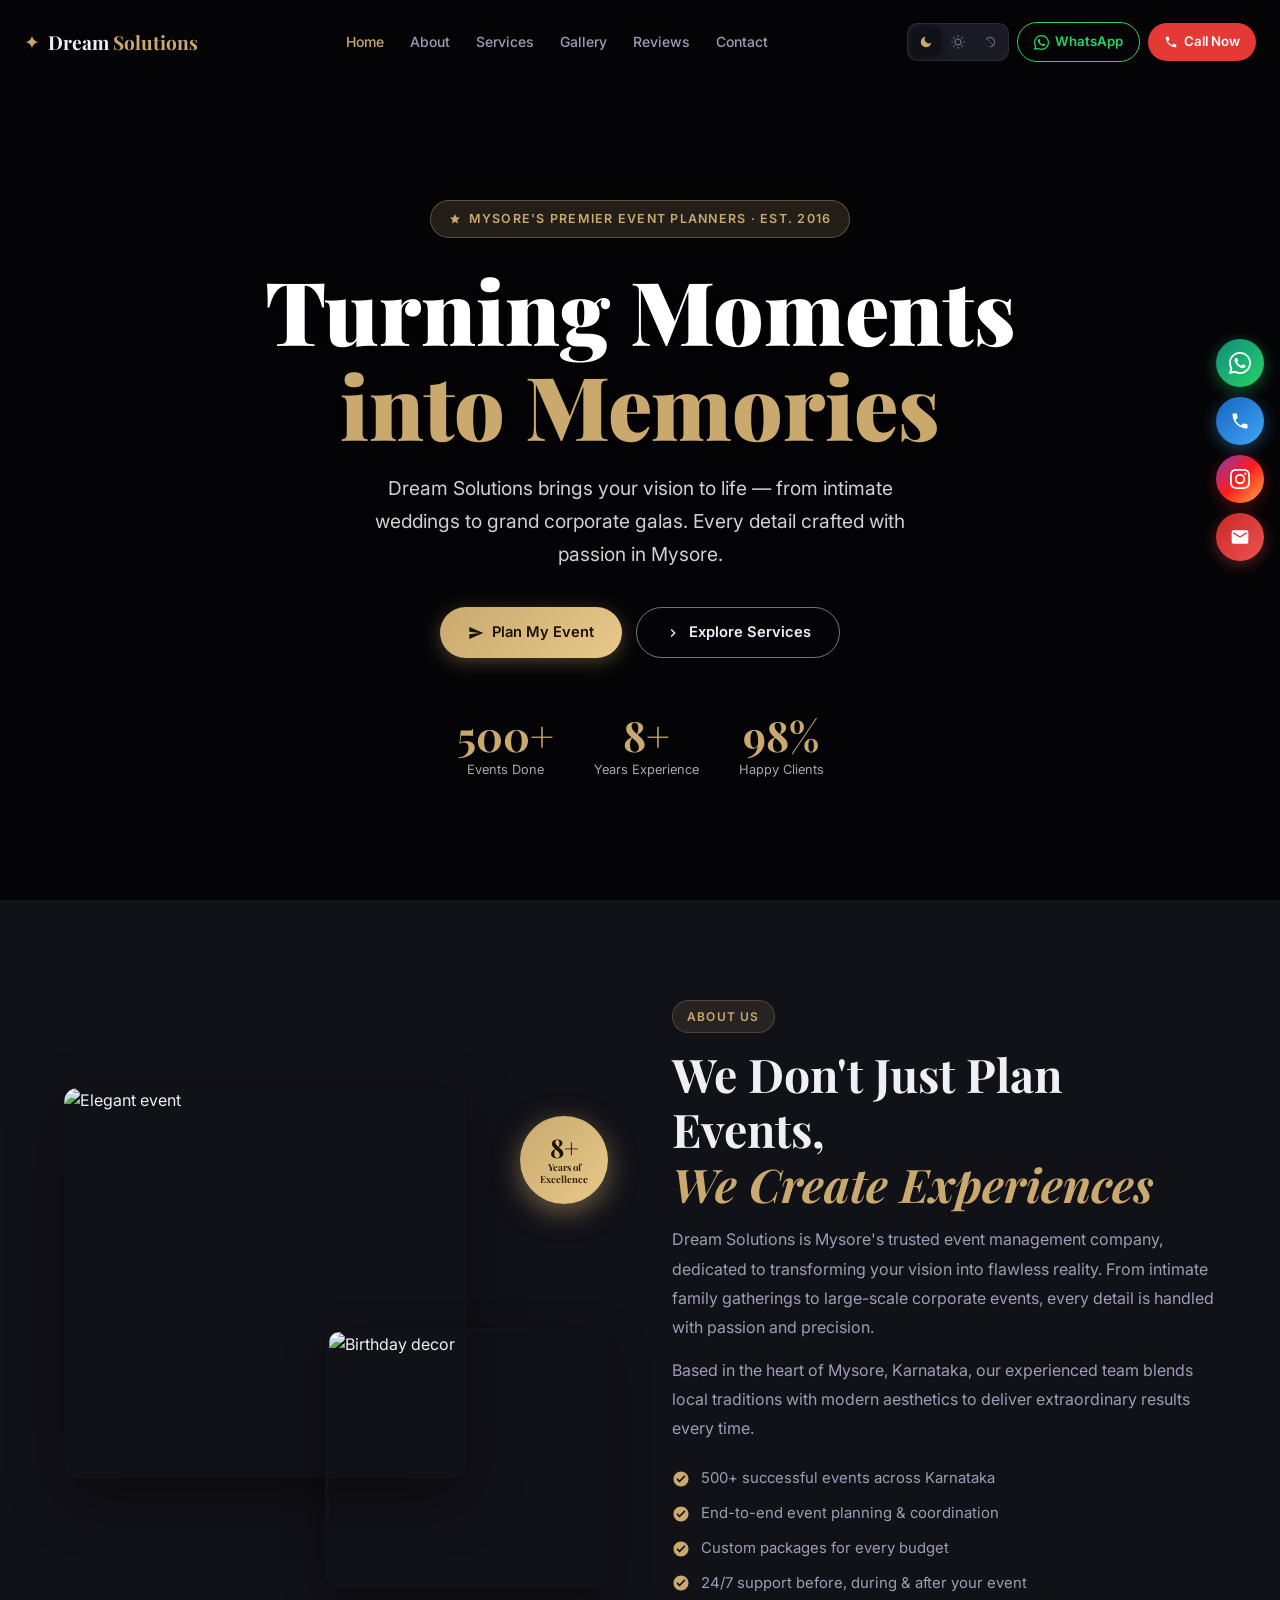
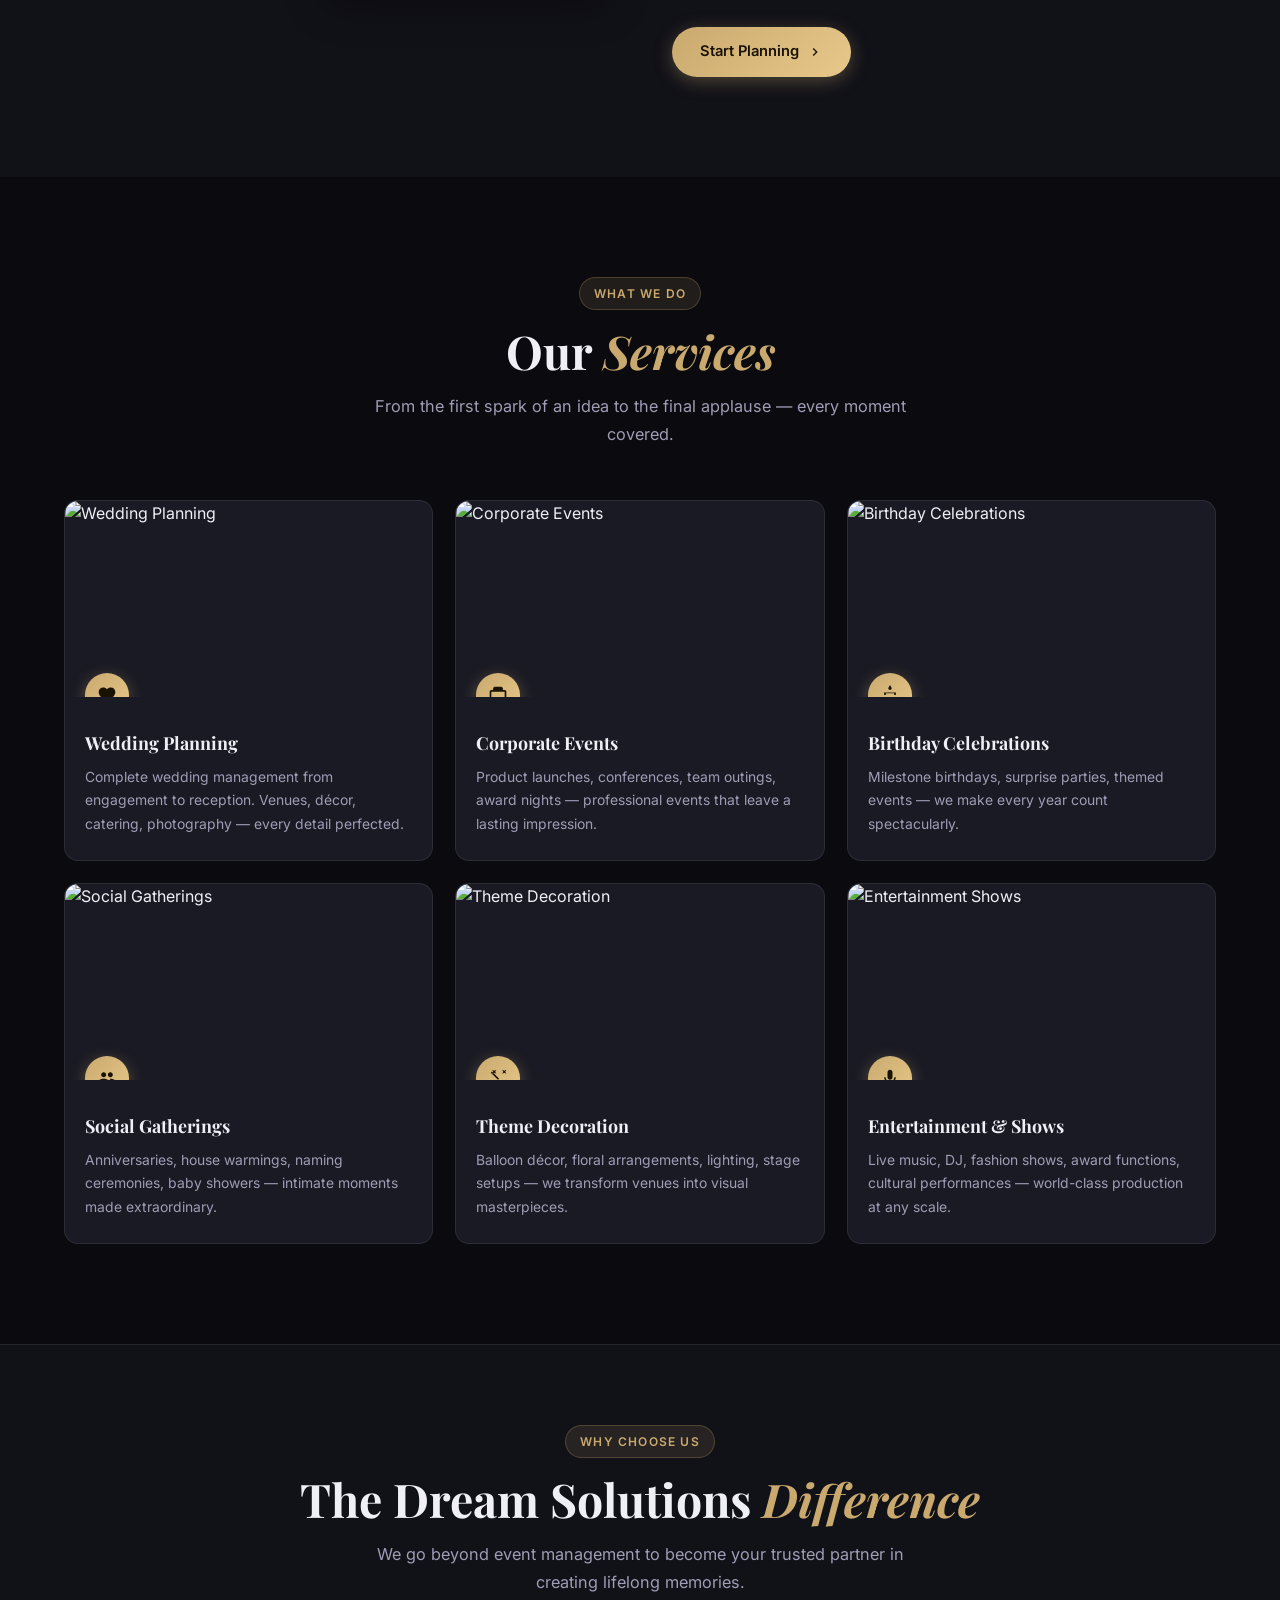
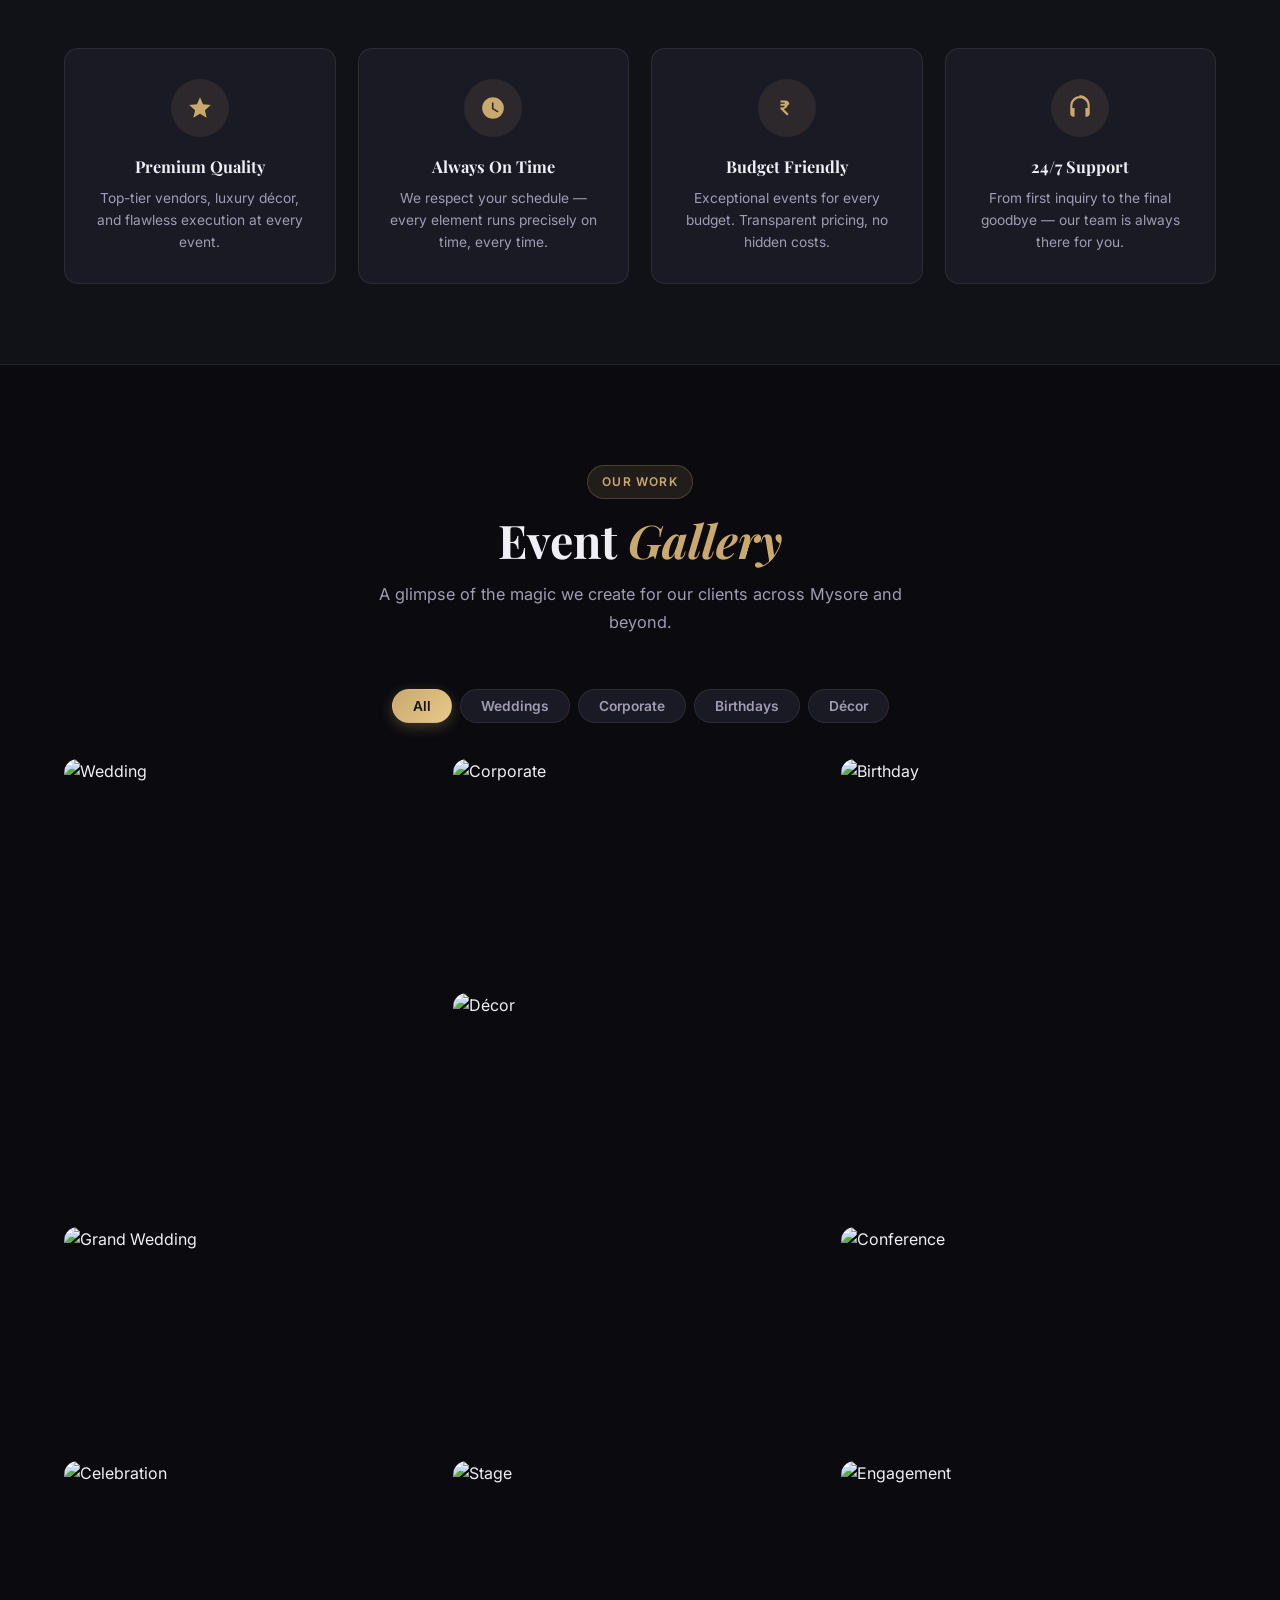
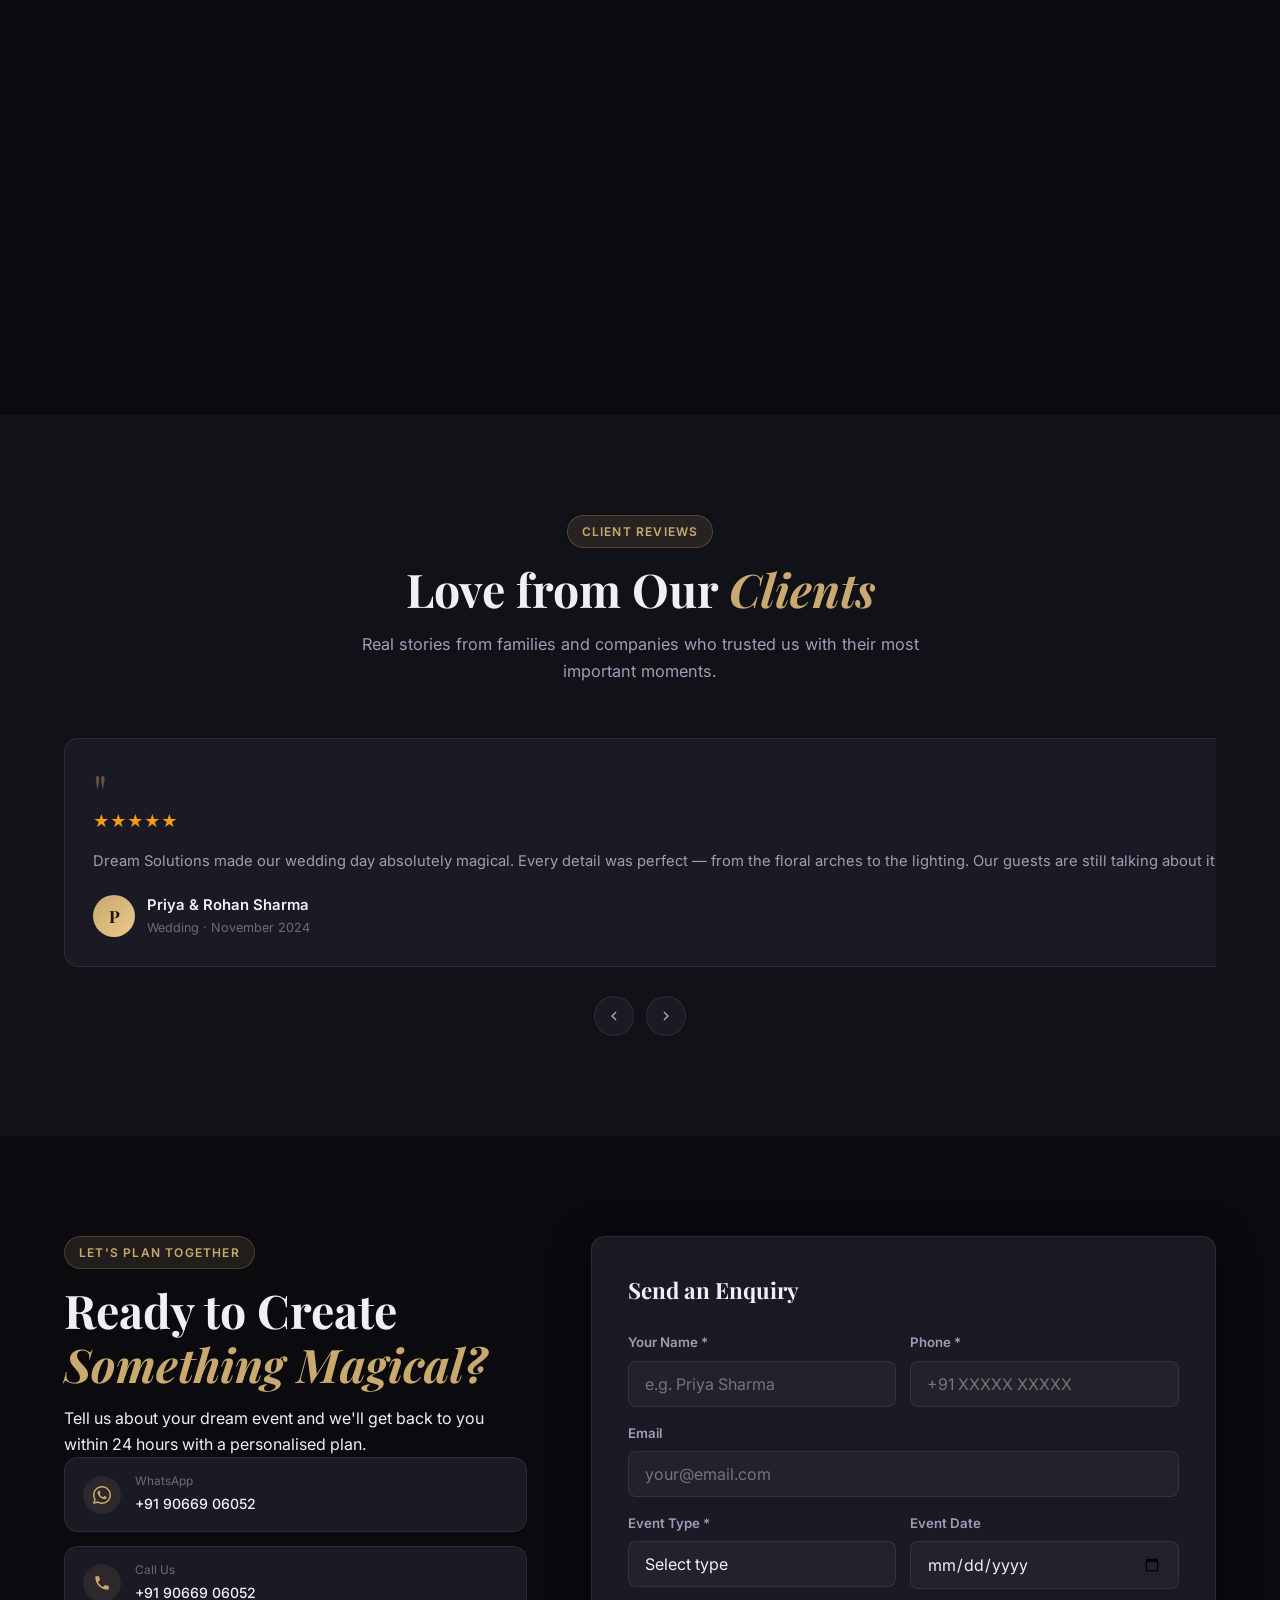
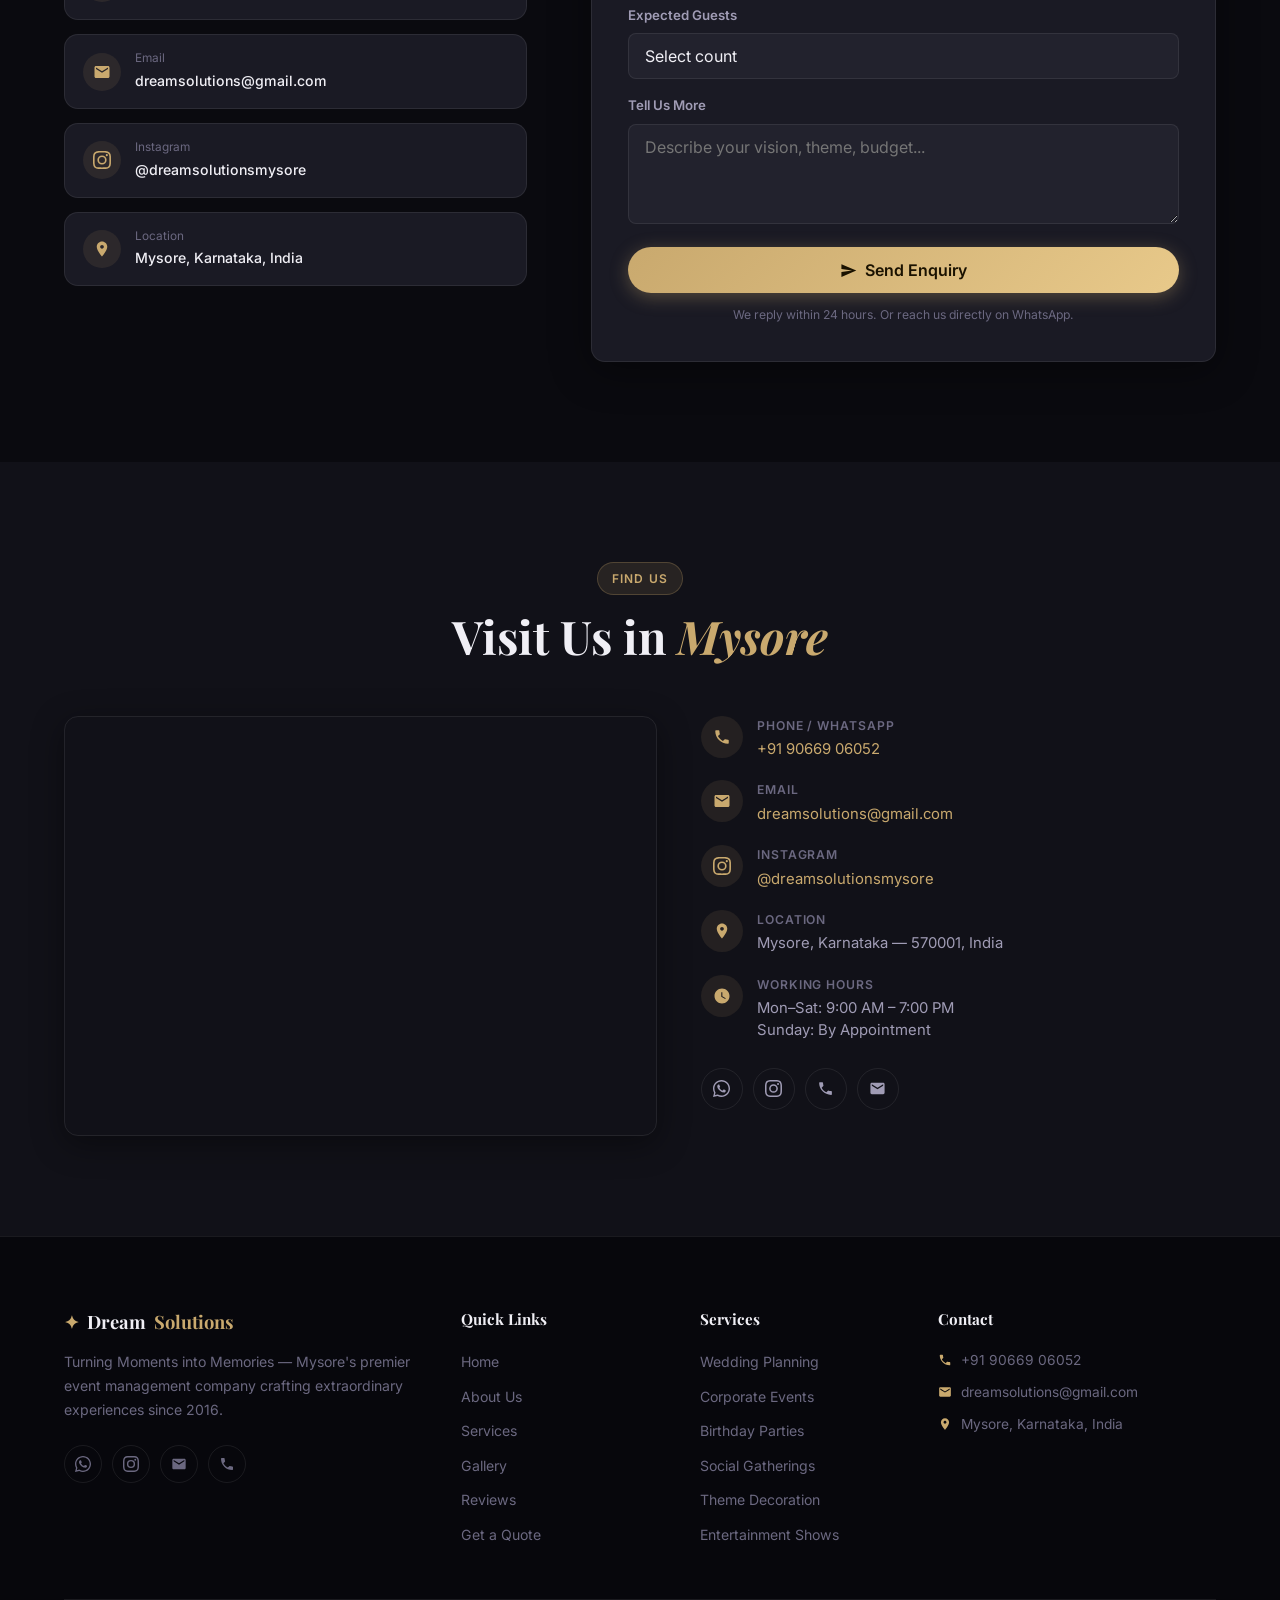
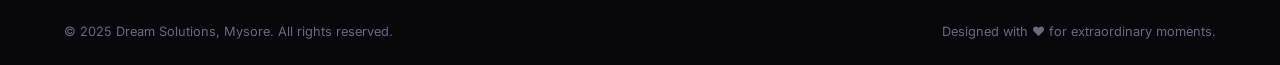
==== commit 175e47ee: "Add files via upload" ====
--- a/index.html
+++ b/index.html
@@ -4,477 +4,2410 @@
 <head>
     <meta charset="UTF-8" />
     <meta name="viewport" content="width=device-width, initial-scale=1.0" />
+    <meta name="description"
+        content="Dream Solutions – Event Management Company in Mysore. Weddings, Corporate Events, Birthdays & More." />
     <title>Dream Solutions | Turning Moments into Memories</title>
-    <!-- Local Font Awesome (works offline & on mobile without internet) -->
-    <link rel="stylesheet" href="fa.min.css" />
-    <!-- Main stylesheet -->
-    <link rel="stylesheet" href="style.css" />
-    <!-- Google Fonts — loads when online, falls back to system fonts offline -->
-    <link rel="preconnect" href="https://fonts.googleapis.com" crossorigin />
-    <link
-        href="https://fonts.googleapis.com/css2?family=Playfair+Display:ital,wght@0,400;0,600;0,700;0,900;1,400&family=Inter:wght@300;400;500;600;700&display=swap"
-        rel="stylesheet" />
+    <style>
+        @import url('https://fonts.googleapis.com/css2?family=Playfair+Display:ital,wght@0,400;0,700;0,900;1,400&family=Inter:wght@300;400;500;600;700&display=swap');
+
+        /* ── THEMES ─────────────────────────────────────── */
+        :root {
+            --r: 14px;
+            --rs: 8px;
+            --tr: 0.3s ease;
+            --vh: 1vh;
+        }
+
+        [data-theme="dark"] {
+            --bg: #0a0a0f;
+            --bg2: #111118;
+            --bg3: #18181f;
+            --card: #1a1a24;
+            --card2: #22222d;
+            --tx: #f0eff5;
+            --tx2: #a09cb5;
+            --tx3: #6b6880;
+            --ac: #c9a96e;
+            --ac2: #e8c98a;
+            --acr: 201, 169, 110;
+            --bo: rgba(255, 255, 255, 0.08);
+            --nb: rgba(10, 10, 15, 0.96);
+            --shadow: rgba(0, 0, 0, 0.4);
+            --ov: rgba(0, 0, 0, 0.58);
+            --fb: #07070c;
+        }
+
+        [data-theme="light"] {
+            --bg: #faf9f7;
+            --bg2: #f2efe9;
+            --bg3: #e8e4dc;
+            --card: #ffffff;
+            --card2: #f5f2ec;
+            --tx: #1a1610;
+            --tx2: #6b5f4a;
+            --tx3: #a09278;
+            --ac: #b8892a;
+            --ac2: #d4a843;
+            --acr: 184, 137, 42;
+            --bo: rgba(0, 0, 0, 0.09);
+            --nb: rgba(250, 249, 247, 0.97);
+            --shadow: rgba(0, 0, 0, 0.1);
+            --ov: rgba(0, 0, 0, 0.45);
+            --fb: #1a1610;
+        }
+
+        [data-theme="lgbt"] {
+            --bg: #0d0a14;
+            --bg2: #140f1e;
+            --bg3: #1a1428;
+            --card: #1e1830;
+            --card2: #251c3a;
+            --tx: #f5f0ff;
+            --tx2: #b8a8d8;
+            --tx3: #7a6a9a;
+            --ac: #e879f9;
+            --ac2: #a855f7;
+            --acr: 232, 121, 249;
+            --bo: rgba(232, 121, 249, 0.14);
+            --nb: rgba(13, 10, 20, 0.96);
+            --shadow: rgba(0, 0, 0, 0.5);
+            --ov: rgba(0, 0, 0, 0.62);
+            --fb: #08060f;
+        }
+
+        /* ── RESET ───────────────────────────────────────── */
+        *,
+        *::before,
+        *::after {
+            box-sizing: border-box;
+            margin: 0;
+            padding: 0
+        }
+
+        html {
+            scroll-behavior: smooth;
+            -webkit-text-size-adjust: 100%
+        }
+
+        body {
+            font-family: 'Inter', -apple-system, BlinkMacSystemFont, 'Segoe UI', sans-serif;
+            background: var(--bg);
+            color: var(--tx);
+            line-height: 1.6;
+            overflow-x: hidden;
+            transition: background var(--tr), color var(--tr)
+        }
+
+        a {
+            color: inherit;
+            text-decoration: none
+        }
+
+        img {
+            max-width: 100%;
+            height: auto;
+            display: block;
+            object-fit: cover
+        }
+
+        ul {
+            list-style: none
+        }
+
+        button {
+            cursor: pointer;
+            border: none;
+            background: none;
+            font-family: inherit;
+            font-size: inherit
+        }
+
+        input,
+        select,
+        textarea {
+            font-family: inherit;
+            font-size: 16px;
+            width: 100%;
+            background: var(--card2);
+            color: var(--tx);
+            border: 1.5px solid var(--bo);
+            border-radius: var(--rs);
+            padding: 12px 16px;
+            outline: none;
+            transition: border-color var(--tr);
+            -webkit-appearance: none;
+            appearance: none
+        }
+
+        input:focus,
+        select:focus,
+        textarea:focus {
+            border-color: var(--ac)
+        }
+
+        select option {
+            background: var(--card);
+            color: var(--tx)
+        }
+
+        textarea {
+            resize: vertical;
+            min-height: 100px
+        }
+
+        .container {
+            max-width: 1200px;
+            margin: 0 auto;
+            padding: 0 24px
+        }
+
+        svg {
+            display: inline-block;
+            vertical-align: middle;
+            flex-shrink: 0
+        }
+
+        /* ── TYPOGRAPHY ──────────────────────────────────── */
+        .sec-tag {
+            display: inline-flex;
+            align-items: center;
+            gap: 8px;
+            background: rgba(var(--acr), 0.12);
+            border: 1px solid rgba(var(--acr), 0.25);
+            color: var(--ac);
+            padding: 6px 14px;
+            border-radius: 99px;
+            font-size: 0.75rem;
+            font-weight: 600;
+            letter-spacing: 0.1em;
+            text-transform: uppercase;
+            margin-bottom: 14px
+        }
+
+        .sec-title {
+            font-family: 'Playfair Display', Georgia, serif;
+            font-size: clamp(1.9rem, 4vw, 2.9rem);
+            font-weight: 700;
+            line-height: 1.18;
+            color: var(--tx);
+            margin-bottom: 14px
+        }
+
+        .sec-title em {
+            font-style: italic;
+            color: var(--ac)
+        }
+
+        .sec-sub {
+            color: var(--tx2);
+            font-size: 1.02rem;
+            max-width: 560px;
+            line-height: 1.7
+        }
+
+        .sec-head {
+            text-align: center;
+            margin-bottom: 52px
+        }
+
+        .sec-head .sec-sub {
+            margin: 0 auto
+        }
+
+        .accent {
+            color: var(--ac)
+        }
+
+        /* ── BUTTONS ─────────────────────────────────────── */
+        .btn {
+            display: inline-flex;
+            align-items: center;
+            gap: 8px;
+            padding: 13px 28px;
+            border-radius: 99px;
+            font-weight: 600;
+            font-size: 0.92rem;
+            transition: all var(--tr);
+            cursor: pointer;
+            border: none;
+            font-family: inherit
+        }
+
+        .btn-p {
+            background: linear-gradient(135deg, var(--ac), var(--ac2));
+            color: #1a1200;
+            box-shadow: 0 4px 18px rgba(var(--acr), 0.35)
+        }
+
+        .btn-p:hover {
+            transform: translateY(-2px);
+            box-shadow: 0 8px 28px rgba(var(--acr), 0.5)
+        }
+
+        [data-theme="lgbt"] .btn-p {
+            background: linear-gradient(135deg, #e879f9, #a855f7);
+            color: #fff
+        }
+
+        .btn-o {
+            background: transparent;
+            color: var(--tx);
+            border: 1.5px solid rgba(255, 255, 255, 0.45)
+        }
+
+        .btn-o:hover {
+            border-color: #fff;
+            background: rgba(255, 255, 255, 0.08);
+            transform: translateY(-2px)
+        }
+
+        /* ── SCROLL REVEAL ───────────────────────────────── */
+        .reveal {
+            opacity: 0;
+            transform: translateY(32px);
+            transition: opacity 0.65s ease, transform 0.65s ease
+        }
+
+        .reveal.on {
+            opacity: 1;
+            transform: none
+        }
+    </style>
 </head>
 
 <body>
 
-    <!-- FLOATING THEME SWITCHER -->
-    <div class="theme-switcher">
-        <button class="theme-toggle-btn" onclick="toggleThemePanel()" aria-label="Switch Theme">
-            <i class="fa-solid fa-palette"></i>
-        </button>
-        <div class="theme-panel" id="themePanel">
-            <p class="theme-panel-title">Choose Theme</p>
-            <button class="theme-btn" onclick="setTheme('dark')" id="btn-dark">🌑 Dark</button>
-            <button class="theme-btn" onclick="setTheme('light')" id="btn-light">☀️ Light</button>
-            <button class="theme-btn" onclick="setTheme('lgbt')" id="btn-lgbt">🌈 Pride</button>
+    <style>
+        /* ── NAVBAR ──────────────────────────────────────── */
+        .nav {
+            position: fixed;
+            top: 0;
+            left: 0;
+            right: 0;
+            z-index: 1000;
+            padding: 14px 0;
+            transition: background var(--tr), box-shadow var(--tr), padding var(--tr)
+        }
+
+        .nav.sc {
+            background: var(--nb);
+            -webkit-backdrop-filter: blur(20px);
+            backdrop-filter: blur(20px);
+            box-shadow: 0 2px 24px var(--shadow);
+            padding: 8px 0
+        }
+
+        .nav-inner {
+            max-width: 1280px;
+            margin: 0 auto;
+            padding: 0 24px;
+            display: flex;
+            align-items: center;
+            height: 56px
+        }
+
+        /* Logo */
+        .nav-logo {
+            display: flex;
+            align-items: center;
+            gap: 8px;
+            flex-shrink: 0;
+            margin-right: 32px
+        }
+
+        .nav-logo-star {
+            font-size: 1.2rem;
+            color: var(--ac)
+        }
+
+        .nav-logo-text {
+            font-family: 'Playfair Display', serif;
+            font-size: 1.2rem;
+            font-weight: 700;
+            color: var(--tx);
+            white-space: nowrap
+        }
+
+        /* Desktop links */
+        .nav-links {
+            display: flex;
+            align-items: center;
+            gap: 2px;
+            flex: 1;
+            justify-content: center
+        }
+
+        .nav-link {
+            padding: 7px 12px;
+            border-radius: var(--rs);
+            font-size: 0.875rem;
+            font-weight: 500;
+            color: var(--tx2);
+            transition: color var(--tr), background var(--tr);
+            white-space: nowrap
+        }
+
+        .nav-link:hover,
+        .nav-link.on {
+            color: var(--ac)
+        }
+
+        /* Right group */
+        .nav-right {
+            display: flex;
+            align-items: center;
+            gap: 8px;
+            flex-shrink: 0;
+            margin-left: 24px
+        }
+
+        /* Theme pill */
+        .theme-pill {
+            display: flex;
+            align-items: center;
+            background: var(--card);
+            border: 1px solid var(--bo);
+            border-radius: 10px;
+            padding: 3px;
+            gap: 2px
+        }
+
+        .th-btn {
+            width: 30px;
+            height: 30px;
+            border-radius: 7px;
+            display: flex;
+            align-items: center;
+            justify-content: center;
+            color: var(--tx3);
+            transition: all var(--tr)
+        }
+
+        .th-btn:hover {
+            color: var(--tx)
+        }
+
+        .th-btn.on {
+            background: var(--bg2);
+            color: var(--ac);
+            box-shadow: 0 1px 6px var(--shadow)
+        }
+
+        [data-theme="light"] .th-btn.on {
+            background: #fff
+        }
+
+        /* WA + Call buttons */
+        .nav-wa {
+            display: flex;
+            align-items: center;
+            gap: 6px;
+            padding: 8px 16px;
+            border-radius: 99px;
+            border: 1.5px solid #25d366;
+            color: #25d366;
+            font-size: 0.83rem;
+            font-weight: 600;
+            transition: all var(--tr);
+            white-space: nowrap
+        }
+
+        .nav-wa:hover {
+            background: rgba(37, 211, 102, 0.1)
+        }
+
+        .nav-call {
+            display: flex;
+            align-items: center;
+            gap: 6px;
+            padding: 8px 16px;
+            border-radius: 99px;
+            background: #e53935;
+            color: #fff;
+            font-size: 0.83rem;
+            font-weight: 600;
+            transition: all var(--tr);
+            white-space: nowrap
+        }
+
+        .nav-call:hover {
+            background: #c62828;
+            transform: translateY(-1px);
+            box-shadow: 0 4px 14px rgba(229, 57, 53, 0.4)
+        }
+
+        /* Hamburger */
+        .hbg {
+            display: none;
+            flex-direction: column;
+            gap: 5px;
+            width: 32px;
+            height: 32px;
+            align-items: center;
+            justify-content: center;
+            border-radius: var(--rs);
+            flex-shrink: 0
+        }
+
+        .hbg span {
+            display: block;
+            width: 22px;
+            height: 2px;
+            background: var(--tx);
+            border-radius: 2px;
+            transition: all var(--tr)
+        }
+
+        .hbg.open span:nth-child(1) {
+            transform: rotate(45deg) translate(5px, 5px)
+        }
+
+        .hbg.open span:nth-child(2) {
+            opacity: 0;
+            transform: scaleX(0)
+        }
+
+        .hbg.open span:nth-child(3) {
+            transform: rotate(-45deg) translate(5px, -5px)
+        }
+
+        /* Mobile dropdown — HIDDEN globally, shown only on mobile when open */
+        .nav-mob {
+            display: none;
+            position: absolute;
+            top: 100%;
+            left: 0;
+            right: 0;
+            background: var(--nb);
+            -webkit-backdrop-filter: blur(20px);
+            backdrop-filter: blur(20px);
+            border-bottom: 1px solid var(--bo);
+            flex-direction: column;
+            z-index: 999
+        }
+
+        .nav-mob.open {
+            display: flex
+        }
+
+        .nav-mob a {
+            padding: 14px 24px;
+            font-size: 0.95rem;
+            font-weight: 500;
+            color: var(--tx2);
+            border-bottom: 1px solid var(--bo);
+            transition: color var(--tr), background var(--tr)
+        }
+
+        .nav-mob a:last-child {
+            border-bottom: none
+        }
+
+        .nav-mob a:hover {
+            color: var(--ac);
+            background: rgba(var(--acr), 0.06)
+        }
+
+        /* ── FLOATING SOCIAL ─────────────────────────────── */
+        .fsoc {
+            position: fixed;
+            right: 16px;
+            top: 50%;
+            transform: translateY(-50%);
+            z-index: 900;
+            display: flex;
+            flex-direction: column;
+            gap: 10px
+        }
+
+        .fsoc-btn {
+            width: 48px;
+            height: 48px;
+            border-radius: 50%;
+            display: flex;
+            align-items: center;
+            justify-content: center;
+            color: #fff;
+            transition: transform 0.3s cubic-bezier(.34, 1.56, .64, 1), box-shadow 0.3s ease;
+            position: relative;
+            flex-shrink: 0
+        }
+
+        .fsoc-btn::before {
+            content: attr(data-tip);
+            position: absolute;
+            right: 58px;
+            top: 50%;
+            transform: translateY(-50%) scale(0.9);
+            background: var(--card);
+            color: var(--tx);
+            border: 1px solid var(--bo);
+            padding: 5px 12px;
+            border-radius: 8px;
+            font-size: 0.78rem;
+            font-weight: 600;
+            white-space: nowrap;
+            opacity: 0;
+            pointer-events: none;
+            transition: all 0.2s ease;
+            box-shadow: 0 4px 12px var(--shadow);
+            font-family: inherit
+        }
+
+        .fsoc-btn:hover::before {
+            opacity: 1;
+            transform: translateY(-50%) scale(1)
+        }
+
+        .fsoc-btn:hover {
+            transform: scale(1.14)
+        }
+
+        .f-wa {
+            background: linear-gradient(135deg, #128C7E, #25D366);
+            box-shadow: 0 4px 16px rgba(37, 211, 102, 0.4)
+        }
+
+        .f-wa:hover {
+            box-shadow: 0 6px 24px rgba(37, 211, 102, 0.6)
+        }
+
+        .f-ca {
+            background: linear-gradient(135deg, #1565c0, #42a5f5);
+            box-shadow: 0 4px 16px rgba(66, 165, 245, 0.4)
+        }
+
+        .f-ca:hover {
+            box-shadow: 0 6px 24px rgba(66, 165, 245, 0.6)
+        }
+
+        .f-ig {
+            background: linear-gradient(135deg, #833ab4, #fd1d1d, #fcb045);
+            box-shadow: 0 4px 16px rgba(253, 29, 29, 0.35)
+        }
+
+        .f-ig:hover {
+            box-shadow: 0 6px 24px rgba(253, 29, 29, 0.5)
+        }
+
+        .f-em {
+            background: linear-gradient(135deg, #c62828, #ef5350);
+            box-shadow: 0 4px 16px rgba(239, 83, 80, 0.35)
+        }
+
+        .f-em:hover {
+            box-shadow: 0 6px 24px rgba(239, 83, 80, 0.5)
+        }
+    </style>
+
+    <!-- ═══════════════ NAVBAR ═══════════════ -->
+    <nav class="nav" id="nav">
+        <div class="nav-inner">
+            <a href="#hero" class="nav-logo">
+                <span class="nav-logo-star">✦</span>
+                <span class="nav-logo-text">Dream <span style="color:var(--ac)">Solutions</span></span>
+            </a>
+            <div class="nav-links" id="navLinks">
+                <a href="#hero" class="nav-link on">Home</a>
+                <a href="#about" class="nav-link">About</a>
+                <a href="#services" class="nav-link">Services</a>
+                <a href="#gallery" class="nav-link">Gallery</a>
+                <a href="#testi" class="nav-link">Reviews</a>
+                <a href="#contact" class="nav-link">Contact</a>
+            </div>
+            <div class="nav-right">
+                <div class="theme-pill">
+                    <button class="th-btn on" id="b-dark" onclick="setTheme('dark')" title="Dark"
+                        aria-label="Dark theme">
+                        <svg width="14" height="14" viewBox="0 0 24 24" fill="currentColor">
+                            <path d="M21 12.79A9 9 0 1 1 11.21 3 7 7 0 0 0 21 12.79z" />
+                        </svg>
+                    </button>
+                    <button class="th-btn" id="b-light" onclick="setTheme('light')" title="Light"
+                        aria-label="Light theme">
+                        <svg width="14" height="14" viewBox="0 0 24 24" fill="none" stroke="currentColor"
+                            stroke-width="2" stroke-linecap="round">
+                            <circle cx="12" cy="12" r="5" />
+                            <line x1="12" y1="1" x2="12" y2="3" />
+                            <line x1="12" y1="21" x2="12" y2="23" />
+                            <line x1="4.22" y1="4.22" x2="5.64" y2="5.64" />
+                            <line x1="18.36" y1="18.36" x2="19.78" y2="19.78" />
+                            <line x1="1" y1="12" x2="3" y2="12" />
+                            <line x1="21" y1="12" x2="23" y2="12" />
+                            <line x1="4.22" y1="19.78" x2="5.64" y2="18.36" />
+                            <line x1="18.36" y1="5.64" x2="19.78" y2="4.22" />
+                        </svg>
+                    </button>
+                    <button class="th-btn" id="b-lgbt" onclick="setTheme('lgbt')" title="Pride"
+                        aria-label="Pride theme">
+                        <svg width="14" height="14" viewBox="0 0 24 24" fill="currentColor">
+                            <path
+                                d="M12 3a9 9 0 1 0 0 18A9 9 0 0 0 12 3zm0 2a7 7 0 0 1 5.32 11.54l-9.86-9.86A6.97 6.97 0 0 1 12 5zm-5.32 2.46 9.86 9.86A7 7 0 0 1 4.68 7.46z" />
+                        </svg>
+                    </button>
+                </div>
+                <a href="https://wa.me/919066906052" target="_blank" class="nav-wa" aria-label="WhatsApp">
+                    <svg width="15" height="15" viewBox="0 0 24 24" fill="currentColor">
+                        <path
+                            d="M17.472 14.382c-.297-.149-1.758-.867-2.03-.967-.273-.099-.471-.148-.67.15-.197.297-.767.966-.94 1.164-.173.199-.347.223-.644.075-.297-.15-1.255-.463-2.39-1.475-.883-.788-1.48-1.761-1.653-2.059-.173-.297-.018-.458.13-.606.134-.133.298-.347.446-.52.149-.174.198-.298.298-.497.099-.198.05-.371-.025-.52-.075-.149-.669-1.612-.916-2.207-.242-.579-.487-.5-.669-.51-.173-.008-.371-.01-.57-.01-.198 0-.52.074-.792.372-.272.297-1.04 1.016-1.04 2.479 0 1.462 1.065 2.875 1.213 3.074.149.198 2.096 3.2 5.077 4.487.709.306 1.262.489 1.694.625.712.227 1.36.195 1.871.118.571-.085 1.758-.719 2.006-1.413.248-.694.248-1.289.173-1.413-.074-.124-.272-.198-.57-.347z" />
+                        <path
+                            d="M12 0C5.373 0 0 5.373 0 12c0 2.126.554 4.118 1.523 5.851L0 24l6.335-1.491A11.942 11.942 0 0012 24c6.627 0 12-5.373 12-12S18.627 0 12 0zm0 22c-1.885 0-3.645-.52-5.148-1.422l-.369-.219-3.76.886.925-3.67-.24-.38A9.947 9.947 0 012 12C2 6.477 6.477 2 12 2s10 4.477 10 10-4.477 10-10 10z" />
+                    </svg>
+                    WhatsApp
+                </a>
+                <a href="tel:+919066906052" class="nav-call" aria-label="Call us">
+                    <svg width="14" height="14" viewBox="0 0 24 24" fill="currentColor">
+                        <path
+                            d="M6.6 10.8c1.4 2.8 3.8 5.1 6.6 6.6l2.2-2.2c.3-.3.7-.4 1-.2 1.1.4 2.3.6 3.6.6.6 0 1 .4 1 1V20c0 .6-.4 1-1 1-9.4 0-17-7.6-17-17 0-.6.4-1 1-1h3.5c.6 0 1 .4 1 1 0 1.3.2 2.5.6 3.6.1.3 0 .7-.2 1L6.6 10.8z" />
+                    </svg>
+                    Call Now
+                </a>
+                <button class="hbg" id="hbg" onclick="toggleNav()" aria-label="Menu" aria-expanded="false">
+                    <span></span><span></span><span></span>
+                </button>
+            </div>
         </div>
-    </div>
-
-    <!-- FLOATING SOCIAL BAR -->
-    <div class="floating-social">
-        <a href="https://wa.me/919066906052" target="_blank" class="fsoc-btn whatsapp" aria-label="WhatsApp"><i
-                class="fa-brands fa-whatsapp"></i></a>
-        <a href="tel:+919066906052" class="fsoc-btn call" aria-label="Call"><i class="fa-solid fa-phone"></i></a>
-        <a href="https://www.instagram.com/dreamsolutionsmysore/" target="_blank" class="fsoc-btn instagram"
-            aria-label="Instagram"><i class="fa-brands fa-instagram"></i></a>
-        <a href="mailto:dreamsolutions@gmail.com" class="fsoc-btn email" aria-label="Email"><i
-                class="fa-solid fa-envelope"></i></a>
-    </div>
-
-    <!-- NAVBAR -->
-    <nav class="navbar" id="navbar">
-        <div class="nav-container">
-            <a href="#home" class="nav-logo">
-                <span class="logo-icon">✦</span>
-                <span class="logo-text">Dream <span class="accent">Solutions</span></span>
-            </a>
-            <ul class="nav-links" id="navLinks">
-                <li><a href="#home" class="nav-link">Home</a></li>
-                <li><a href="#about" class="nav-link">About</a></li>
-                <li><a href="#services" class="nav-link">Services</a></li>
-                <li><a href="#gallery" class="nav-link">Gallery</a></li>
-                <li><a href="#testimonials" class="nav-link">Reviews</a></li>
-                <li><a href="#contact" class="nav-link">Contact</a></li>
-            </ul>
-            <a href="#enquiry" class="nav-cta">Get a Quote</a>
-            <button class="hamburger" id="hamburger" onclick="toggleMenu()" aria-label="Open Menu">
-                <span></span><span></span><span></span>
-            </button>
+        <div class="nav-mob" id="navMob">
+            <a href="#hero" onclick="closeNav()">Home</a>
+            <a href="#about" onclick="closeNav()">About</a>
+            <a href="#services" onclick="closeNav()">Services</a>
+            <a href="#gallery" onclick="closeNav()">Gallery</a>
+            <a href="#testi" onclick="closeNav()">Reviews</a>
+            <a href="#enquiry" onclick="closeNav()">Get a Quote</a>
+            <a href="#contact" onclick="closeNav()">Contact</a>
         </div>
     </nav>
 
-    <!-- HERO SECTION -->
-    <section class="hero" id="home">
-        <div class="hero-bg">
-            <img src="https://images.unsplash.com/photo-1519225421980-715cb0215aed?w=1600&auto=format&fit=crop"
-                alt="Elegant event setup" class="hero-img" id="heroBg" />
-            <div class="hero-overlay"></div>
-        </div>
-        <div class="hero-content">
-            <div class="hero-badge">✦ Mysore's Premier Event Planners</div>
-            <h1 class="hero-title">Turning <em>Moments</em><br />into Memories</h1>
-            <p class="hero-sub">We craft extraordinary experiences — from intimate celebrations to grand extravaganzas.
-                Every detail, perfectly curated for you.</p>
+    <!-- ═══════════════ FLOATING SOCIAL ═══════════════ -->
+    <div class="fsoc">
+        <a href="https://wa.me/919066906052" target="_blank" class="fsoc-btn f-wa" data-tip="WhatsApp"
+            aria-label="WhatsApp">
+            <svg width="22" height="22" viewBox="0 0 24 24" fill="white">
+                <path
+                    d="M17.472 14.382c-.297-.149-1.758-.867-2.03-.967-.273-.099-.471-.148-.67.15-.197.297-.767.966-.94 1.164-.173.199-.347.223-.644.075-.297-.15-1.255-.463-2.39-1.475-.883-.788-1.48-1.761-1.653-2.059-.173-.297-.018-.458.13-.606.134-.133.298-.347.446-.52.149-.174.198-.298.298-.497.099-.198.05-.371-.025-.52-.075-.149-.669-1.612-.916-2.207-.242-.579-.487-.5-.669-.51-.173-.008-.371-.01-.57-.01-.198 0-.52.074-.792.372-.272.297-1.04 1.016-1.04 2.479 0 1.462 1.065 2.875 1.213 3.074.149.198 2.096 3.2 5.077 4.487.709.306 1.262.489 1.694.625.712.227 1.36.195 1.871.118.571-.085 1.758-.719 2.006-1.413.248-.694.248-1.289.173-1.413-.074-.124-.272-.198-.57-.347z" />
+                <path
+                    d="M12 0C5.373 0 0 5.373 0 12c0 2.126.554 4.118 1.523 5.851L0 24l6.335-1.491A11.942 11.942 0 0012 24c6.627 0 12-5.373 12-12S18.627 0 12 0zm0 22c-1.885 0-3.645-.52-5.148-1.422l-.369-.219-3.76.886.925-3.67-.24-.38A9.947 9.947 0 012 12C2 6.477 6.477 2 12 2s10 4.477 10 10-4.477 10-10 10z" />
+            </svg>
+        </a>
+        <a href="tel:+919066906052" class="fsoc-btn f-ca" data-tip="Call Now" aria-label="Call">
+            <svg width="20" height="20" viewBox="0 0 24 24" fill="white">
+                <path
+                    d="M6.6 10.8c1.4 2.8 3.8 5.1 6.6 6.6l2.2-2.2c.3-.3.7-.4 1-.2 1.1.4 2.3.6 3.6.6.6 0 1 .4 1 1V20c0 .6-.4 1-1 1-9.4 0-17-7.6-17-17 0-.6.4-1 1-1h3.5c.6 0 1 .4 1 1 0 1.3.2 2.5.6 3.6.1.3 0 .7-.2 1L6.6 10.8z" />
+            </svg>
+        </a>
+        <a href="https://www.instagram.com/dreamsolutionsmysore/" target="_blank" class="fsoc-btn f-ig"
+            data-tip="Instagram" aria-label="Instagram">
+            <svg width="20" height="20" viewBox="0 0 24 24" fill="white">
+                <path
+                    d="M12 2.163c3.204 0 3.584.012 4.85.07 3.252.148 4.771 1.691 4.919 4.919.058 1.265.069 1.645.069 4.849 0 3.205-.012 3.584-.069 4.849-.149 3.225-1.664 4.771-4.919 4.919-1.266.058-1.644.07-4.85.07-3.204 0-3.584-.012-4.849-.07-3.26-.149-4.771-1.699-4.919-4.92-.058-1.265-.07-1.644-.07-4.849 0-3.204.013-3.583.07-4.849.149-3.227 1.664-4.771 4.919-4.919 1.266-.057 1.645-.069 4.849-.069zM12 0C8.741 0 8.333.014 7.053.072 2.695.272.273 2.69.073 7.052.014 8.333 0 8.741 0 12c0 3.259.014 3.668.072 4.948.2 4.358 2.618 6.78 6.98 6.98C8.333 23.986 8.741 24 12 24c3.259 0 3.668-.014 4.948-.072 4.354-.2 6.782-2.618 6.979-6.98.059-1.28.073-1.689.073-4.948 0-3.259-.014-3.667-.072-4.947-.196-4.354-2.617-6.78-6.979-6.98C15.668.014 15.259 0 12 0zm0 5.838a6.162 6.162 0 100 12.324 6.162 6.162 0 000-12.324zM12 16a4 4 0 110-8 4 4 0 010 8zm6.406-11.845a1.44 1.44 0 100 2.881 1.44 1.44 0 000-2.881z" />
+            </svg>
+        </a>
+        <a href="mailto:dreamsolutions@gmail.com" class="fsoc-btn f-em" data-tip="Email Us" aria-label="Email">
+            <svg width="20" height="20" viewBox="0 0 24 24" fill="white">
+                <path
+                    d="M20 4H4c-1.1 0-2 .9-2 2v12c0 1.1.9 2 2 2h16c1.1 0 2-.9 2-2V6c0-1.1-.9-2-2-2zm0 4l-8 5-8-5V6l8 5 8-5v2z" />
+            </svg>
+        </a>
+    </div>
+
+    <style>
+        /* ── HERO ────────────────────────────────────────── */
+        .hero {
+            position: relative;
+            min-height: 100vh;
+            min-height: calc(var(--vh)*100);
+            display: flex;
+            align-items: center;
+            justify-content: center;
+            text-align: center;
+            overflow: hidden
+        }
+
+        .hero-bg {
+            position: absolute;
+            inset: 0;
+            background: url('https://images.unsplash.com/photo-1519225421980-715cb0215aed?w=1600&auto=format&fit=crop&q=80') center/cover;
+            transform: scale(1.06);
+            will-change: transform
+        }
+
+        .hero-ov {
+            position: absolute;
+            inset: 0;
+            background: var(--ov)
+        }
+
+        [data-theme="lgbt"] .hero-ov {
+            background: linear-gradient(135deg, rgba(13, 10, 20, 0.72), rgba(88, 28, 135, 0.55))
+        }
+
+        .hero-body {
+            position: relative;
+            z-index: 2;
+            padding: 0 20px;
+            max-width: 800px;
+            margin: 0 auto;
+            padding-top: 80px
+        }
+
+        .hero-badge {
+            display: inline-flex;
+            align-items: center;
+            gap: 8px;
+            background: rgba(var(--acr), 0.16);
+            border: 1px solid rgba(var(--acr), 0.38);
+            color: var(--ac);
+            padding: 8px 18px;
+            border-radius: 99px;
+            font-size: 0.78rem;
+            font-weight: 600;
+            letter-spacing: 0.1em;
+            text-transform: uppercase;
+            margin-bottom: 24px;
+            -webkit-backdrop-filter: blur(8px);
+            backdrop-filter: blur(8px)
+        }
+
+        [data-theme="lgbt"] .hero-badge {
+            background: rgba(232, 121, 249, 0.16);
+            border-color: rgba(232, 121, 249, 0.38)
+        }
+
+        .hero-title {
+            font-family: 'Playfair Display', serif;
+            font-size: clamp(2.8rem, 8vw, 5.5rem);
+            font-weight: 900;
+            line-height: 1.08;
+            color: #fff;
+            margin-bottom: 20px;
+            text-shadow: 0 2px 20px rgba(0, 0, 0, 0.3)
+        }
+
+        .hero-title span {
+            color: var(--ac);
+            -webkit-text-fill-color: var(--ac)
+        }
+
+        [data-theme="lgbt"] .hero-title span {
+            background: linear-gradient(90deg, #f472b6, #e879f9, #a855f7);
+            -webkit-background-clip: text;
+            -webkit-text-fill-color: transparent;
+            background-clip: text
+        }
+
+        .hero-sub {
+            font-size: clamp(0.98rem, 2vw, 1.2rem);
+            color: rgba(255, 255, 255, 0.82);
+            max-width: 540px;
+            margin: 0 auto 36px;
+            line-height: 1.72
+        }
+
+        .hero-btns {
+            display: flex;
+            gap: 14px;
+            justify-content: center;
+            flex-wrap: wrap;
+            margin-bottom: 56px
+        }
+
+        .hero-stats {
+            display: flex;
+            gap: 40px;
+            justify-content: center;
+            flex-wrap: wrap
+        }
+
+        .stat-num {
+            font-family: 'Playfair Display', serif;
+            font-size: clamp(2rem, 4vw, 2.6rem);
+            font-weight: 700;
+            color: var(--ac);
+            line-height: 1
+        }
+
+        [data-theme="lgbt"] .stat-num {
+            background: linear-gradient(135deg, #e879f9, #a855f7);
+            -webkit-background-clip: text;
+            -webkit-text-fill-color: transparent;
+            background-clip: text
+        }
+
+        .stat-lbl {
+            font-size: 0.8rem;
+            color: rgba(255, 255, 255, 0.65);
+            margin-top: 4px
+        }
+
+        /* ── ABOUT ───────────────────────────────────────── */
+        .about {
+            padding: 100px 0;
+            background: var(--bg2)
+        }
+
+        .about-grid {
+            display: grid;
+            grid-template-columns: 1fr 1fr;
+            gap: 64px;
+            align-items: center
+        }
+
+        .about-imgs {
+            position: relative;
+            height: 500px
+        }
+
+        .about-img1 {
+            position: absolute;
+            top: 0;
+            left: 0;
+            width: 74%;
+            height: 78%;
+            border-radius: var(--r);
+            overflow: hidden;
+            box-shadow: 0 20px 56px var(--shadow)
+        }
+
+        .about-img1 img,
+        .about-img2 img {
+            width: 100%;
+            height: 100%;
+            object-fit: cover;
+            transition: transform 0.6s ease
+        }
+
+        .about-img1:hover img,
+        .about-img2:hover img {
+            transform: scale(1.04)
+        }
+
+        .about-img2 {
+            position: absolute;
+            bottom: 0;
+            right: 0;
+            width: 52%;
+            height: 52%;
+            border-radius: var(--r);
+            overflow: hidden;
+            box-shadow: 0 16px 40px var(--shadow);
+            border: 4px solid var(--bg2)
+        }
+
+        .about-yrs {
+            position: absolute;
+            top: 28px;
+            right: 0;
+            width: 88px;
+            height: 88px;
+            border-radius: 50%;
+            background: linear-gradient(135deg, var(--ac), var(--ac2));
+            color: #1a1200;
+            display: flex;
+            flex-direction: column;
+            align-items: center;
+            justify-content: center;
+            font-family: 'Playfair Display', serif;
+            font-weight: 700;
+            box-shadow: 0 8px 28px rgba(var(--acr), 0.5);
+            z-index: 4
+        }
+
+        [data-theme="lgbt"] .about-yrs {
+            background: linear-gradient(135deg, #e879f9, #a855f7);
+            color: #fff
+        }
+
+        .about-yrs-n {
+            font-size: 1.6rem;
+            line-height: 1
+        }
+
+        .about-yrs-l {
+            font-size: 0.6rem;
+            text-align: center;
+            line-height: 1.3;
+            opacity: 0.88
+        }
+
+        .about-txt p {
+            color: var(--tx2);
+            margin-bottom: 14px;
+            line-height: 1.82
+        }
+
+        .about-hl {
+            display: flex;
+            flex-direction: column;
+            gap: 11px;
+            margin: 24px 0 32px
+        }
+
+        .about-hl-item {
+            display: flex;
+            align-items: center;
+            gap: 11px;
+            color: var(--tx2);
+            font-size: 0.93rem
+        }
+
+        .about-hl-item svg {
+            color: var(--ac);
+            flex-shrink: 0
+        }
+
+        /* ── SERVICES ────────────────────────────────────── */
+        .services {
+            padding: 100px 0;
+            background: var(--bg)
+        }
+
+        .svc-grid {
+            display: grid;
+            grid-template-columns: repeat(3, 1fr);
+            gap: 22px
+        }
+
+        .svc-card {
+            background: var(--card);
+            border-radius: var(--r);
+            overflow: hidden;
+            border: 1px solid var(--bo);
+            transition: transform var(--tr), box-shadow var(--tr)
+        }
+
+        .svc-card:hover {
+            transform: translateY(-6px);
+            box-shadow: 0 20px 48px var(--shadow)
+        }
+
+        .svc-img {
+            height: 196px;
+            overflow: hidden;
+            position: relative
+        }
+
+        .svc-img img {
+            width: 100%;
+            height: 100%;
+            transition: transform 0.55s ease
+        }
+
+        .svc-card:hover .svc-img img {
+            transform: scale(1.06)
+        }
+
+        .svc-ico {
+            position: absolute;
+            bottom: -20px;
+            left: 20px;
+            width: 44px;
+            height: 44px;
+            border-radius: 50%;
+            background: linear-gradient(135deg, var(--ac), var(--ac2));
+            color: #1a1200;
+            display: flex;
+            align-items: center;
+            justify-content: center;
+            box-shadow: 0 4px 16px rgba(var(--acr), 0.4)
+        }
+
+        [data-theme="lgbt"] .svc-ico {
+            background: linear-gradient(135deg, #e879f9, #a855f7);
+            color: #fff
+        }
+
+        .svc-body {
+            padding: 32px 20px 24px
+        }
+
+        .svc-title {
+            font-family: 'Playfair Display', serif;
+            font-size: 1.12rem;
+            font-weight: 700;
+            margin-bottom: 8px;
+            color: var(--tx)
+        }
+
+        .svc-desc {
+            color: var(--tx2);
+            font-size: 0.87rem;
+            line-height: 1.68
+        }
+
+        /* ── WHY US ──────────────────────────────────────── */
+        .whyus {
+            padding: 80px 0;
+            background: var(--bg2);
+            border-top: 1px solid var(--bo);
+            border-bottom: 1px solid var(--bo)
+        }
+
+        .why-grid {
+            display: grid;
+            grid-template-columns: repeat(4, 1fr);
+            gap: 22px
+        }
+
+        .why-card {
+            background: var(--card);
+            border-radius: var(--r);
+            padding: 30px 22px;
+            text-align: center;
+            border: 1px solid var(--bo);
+            transition: transform var(--tr), box-shadow var(--tr)
+        }
+
+        .why-card:hover {
+            transform: translateY(-4px);
+            box-shadow: 0 16px 40px var(--shadow)
+        }
+
+        .why-ico {
+            width: 58px;
+            height: 58px;
+            border-radius: 50%;
+            background: rgba(var(--acr), 0.1);
+            color: var(--ac);
+            display: flex;
+            align-items: center;
+            justify-content: center;
+            margin: 0 auto 16px;
+            transition: all var(--tr)
+        }
+
+        .why-card:hover .why-ico {
+            background: linear-gradient(135deg, var(--ac), var(--ac2));
+            color: #1a1200
+        }
+
+        [data-theme="lgbt"] .why-ico {
+            background: rgba(232, 121, 249, 0.1)
+        }
+
+        [data-theme="lgbt"] .why-card:hover .why-ico {
+            background: linear-gradient(135deg, #e879f9, #a855f7);
+            color: #fff
+        }
+
+        .why-title {
+            font-family: 'Playfair Display', serif;
+            font-size: 1.02rem;
+            font-weight: 700;
+            color: var(--tx);
+            margin-bottom: 8px
+        }
+
+        .why-desc {
+            color: var(--tx2);
+            font-size: 0.86rem;
+            line-height: 1.6
+        }
+    </style>
+
+    <!-- ═══════════════ HERO ═══════════════ -->
+    <section class="hero" id="hero">
+        <div class="hero-bg" id="heroBg"></div>
+        <div class="hero-ov"></div>
+        <div class="hero-body">
+            <div class="hero-badge">
+                <svg width="12" height="12" viewBox="0 0 24 24" fill="currentColor">
+                    <path
+                        d="M12 17.27L18.18 21l-1.64-7.03L22 9.24l-7.19-.61L12 2 9.19 8.63 2 9.24l5.46 4.73L5.82 21z" />
+                </svg>
+                Mysore's Premier Event Planners · Est. 2016
+            </div>
+            <h1 class="hero-title">Turning Moments<br><span>into Memories</span></h1>
+            <p class="hero-sub">Dream Solutions brings your vision to life — from intimate weddings to grand corporate
+                galas. Every detail crafted with passion in Mysore.</p>
             <div class="hero-btns">
-                <a href="#enquiry" class="btn-primary">Plan My Event</a>
-                <a href="#services" class="btn-outline">Explore Services</a>
+                <a href="#enquiry" class="btn btn-p">
+                    <svg width="16" height="16" viewBox="0 0 24 24" fill="currentColor">
+                        <path d="M2.01 21L23 12 2.01 3 2 10l15 2-15 2z" />
+                    </svg>
+                    Plan My Event
+                </a>
+                <a href="#services" class="btn btn-o">
+                    <svg width="16" height="16" viewBox="0 0 24 24" fill="currentColor">
+                        <path d="M8.59 16.59L13.17 12 8.59 7.41 10 6l6 6-6 6-1.41-1.41z" />
+                    </svg>
+                    Explore Services
+                </a>
             </div>
             <div class="hero-stats">
-                <div class="stat"><span class="stat-num">500+</span><span class="stat-label">Events Delivered</span>
-                </div>
-                <div class="stat-divider"></div>
-                <div class="stat"><span class="stat-num">8+</span><span class="stat-label">Years Experience</span></div>
-                <div class="stat-divider"></div>
-                <div class="stat"><span class="stat-num">100%</span><span class="stat-label">Client Satisfaction</span>
+                <div>
+                    <div class="stat-num">500+</div>
+                    <div class="stat-lbl">Events Done</div>
+                </div>
+                <div>
+                    <div class="stat-num">8+</div>
+                    <div class="stat-lbl">Years Experience</div>
+                </div>
+                <div>
+                    <div class="stat-num">98%</div>
+                    <div class="stat-lbl">Happy Clients</div>
                 </div>
             </div>
         </div>
-        <div class="hero-scroll-indicator">
-            <span>Scroll</span>
-            <div class="scroll-line"></div>
-        </div>
     </section>
 
-    <!-- ABOUT SECTION -->
+    <!-- ═══════════════ ABOUT ═══════════════ -->
     <section class="about" id="about">
         <div class="container">
             <div class="about-grid">
-                <div class="about-images">
-                    <div class="about-img-main">
-                        <img src="https://images.unsplash.com/photo-1464366400600-7168b8af9bc3?w=700&auto=format&fit=crop"
-                            alt="Wedding event by Dream Solutions" />
+                <div class="about-imgs reveal">
+                    <div class="about-img1"><img
+                            src="https://images.unsplash.com/photo-1464366400600-7168b8af9bc3?w=700&auto=format&fit=crop&q=80"
+                            alt="Elegant event" loading="lazy" /></div>
+                    <div class="about-img2"><img
+                            src="https://images.unsplash.com/photo-1530103862676-de8c9debad1d?w=400&auto=format&fit=crop&q=80"
+                            alt="Birthday decor" loading="lazy" /></div>
+                    <div class="about-yrs"><span class="about-yrs-n">8+</span><span class="about-yrs-l">Years
+                            of<br />Excellence</span></div>
+                </div>
+                <div class="about-txt reveal">
+                    <div class="sec-tag">About Us</div>
+                    <h2 class="sec-title">We Don't Just Plan Events,<br /><em>We Create Experiences</em></h2>
+                    <p>Dream Solutions is Mysore's trusted event management company, dedicated to transforming your
+                        vision into flawless reality. From intimate family gatherings to large-scale corporate events,
+                        every detail is handled with passion and precision.</p>
+                    <p>Based in the heart of Mysore, Karnataka, our experienced team blends local traditions with modern
+                        aesthetics to deliver extraordinary results every time.</p>
+                    <div class="about-hl">
+                        <div class="about-hl-item"><svg width="18" height="18" viewBox="0 0 24 24" fill="currentColor">
+                                <path
+                                    d="M12 2C6.48 2 2 6.48 2 12s4.48 10 10 10 10-4.48 10-10S17.52 2 12 2zm-2 14.5l-4-4 1.41-1.41L10 13.67l6.59-6.58L18 8.5l-8 8z" />
+                            </svg>500+ successful events across Karnataka</div>
+                        <div class="about-hl-item"><svg width="18" height="18" viewBox="0 0 24 24" fill="currentColor">
+                                <path
+                                    d="M12 2C6.48 2 2 6.48 2 12s4.48 10 10 10 10-4.48 10-10S17.52 2 12 2zm-2 14.5l-4-4 1.41-1.41L10 13.67l6.59-6.58L18 8.5l-8 8z" />
+                            </svg>End-to-end event planning &amp; coordination</div>
+                        <div class="about-hl-item"><svg width="18" height="18" viewBox="0 0 24 24" fill="currentColor">
+                                <path
+                                    d="M12 2C6.48 2 2 6.48 2 12s4.48 10 10 10 10-4.48 10-10S17.52 2 12 2zm-2 14.5l-4-4 1.41-1.41L10 13.67l6.59-6.58L18 8.5l-8 8z" />
+                            </svg>Custom packages for every budget</div>
+                        <div class="about-hl-item"><svg width="18" height="18" viewBox="0 0 24 24" fill="currentColor">
+                                <path
+                                    d="M12 2C6.48 2 2 6.48 2 12s4.48 10 10 10 10-4.48 10-10S17.52 2 12 2zm-2 14.5l-4-4 1.41-1.41L10 13.67l6.59-6.58L18 8.5l-8 8z" />
+                            </svg>24/7 support before, during &amp; after your event</div>
                     </div>
-                    <div class="about-img-secondary">
-                        <img src="https://images.unsplash.com/photo-1530103862676-de8c9debad1d?w=400&auto=format&fit=crop"
-                            alt="Balloon decoration event" />
-                    </div>
-                    <div class="about-badge-float">
-                        <span class="badge-num">8+</span>
-                        <span class="badge-txt">Years of<br />Excellence</span>
-                    </div>
-                </div>
-                <div class="about-content">
-                    <div class="section-tag">About Us</div>
-                    <h2 class="section-title">We Don't Just Plan Events,<br /><em>We Create Experiences</em></h2>
-                    <p class="about-desc">Dream Solutions is Mysore's trusted event management company, dedicated to
-                        transforming your vision into flawless reality. From intimate family gatherings to large-scale
-                        corporate events, we handle every detail with passion, creativity, and precision.</p>
-                    <p class="about-desc">Based in the heart of Mysore, Karnataka, our team of skilled professionals
-                        brings decades of combined experience and a deep understanding of local traditions blended with
-                        modern aesthetics.</p>
-                    <div class="about-highlights">
-                        <div class="highlight-item"><i class="fa-solid fa-check-circle"></i> End-to-end event planning
-                        </div>
-                        <div class="highlight-item"><i class="fa-solid fa-check-circle"></i> Custom themes & décor</div>
-                        <div class="highlight-item"><i class="fa-solid fa-check-circle"></i> Vendor management</div>
-                        <div class="highlight-item"><i class="fa-solid fa-check-circle"></i> On-day coordination</div>
-                    </div>
-                    <a href="#contact" class="btn-primary">Let's Connect</a>
+                    <a href="#enquiry" class="btn btn-p">Start Planning <svg width="16" height="16" viewBox="0 0 24 24"
+                            fill="currentColor">
+                            <path d="M8.59 16.59L13.17 12 8.59 7.41 10 6l6 6-6 6-1.41-1.41z" />
+                        </svg></a>
                 </div>
             </div>
         </div>
     </section>
 
-    <!-- SERVICES SECTION -->
+    <!-- ═══════════════ SERVICES ═══════════════ -->
     <section class="services" id="services">
         <div class="container">
-            <div class="section-header">
-                <div class="section-tag">What We Do</div>
-                <h2 class="section-title">Our <em>Services</em></h2>
-                <p class="section-sub">From the first spark of an idea to the final applause — we've got every moment
-                    covered.</p>
+            <div class="sec-head reveal">
+                <div class="sec-tag">What We Do</div>
+                <h2 class="sec-title">Our <em>Services</em></h2>
+                <p class="sec-sub">From the first spark of an idea to the final applause — every moment covered.</p>
             </div>
-            <div class="services-grid">
-
-                <div class="service-card" data-delay="0">
-                    <div class="service-img">
-                        <img src="https://images.unsplash.com/photo-1519741497674-611481863552?w=600&auto=format&fit=crop"
-                            alt="Wedding Planning" />
-                        <div class="service-overlay"></div>
+            <div class="svc-grid">
+                <div class="svc-card reveal">
+                    <div class="svc-img"><img
+                            src="https://images.unsplash.com/photo-1519741497674-611481863552?w=600&auto=format&fit=crop&q=80"
+                            alt="Wedding Planning" loading="lazy" />
+                        <div class="svc-ico"><svg width="20" height="20" viewBox="0 0 24 24" fill="currentColor">
+                                <path
+                                    d="M12 21.35l-1.45-1.32C5.4 15.36 2 12.28 2 8.5 2 5.42 4.42 3 7.5 3c1.74 0 3.41.81 4.5 2.09C13.09 3.81 14.76 3 16.5 3 19.58 3 22 5.42 22 8.5c0 3.78-3.4 6.86-8.55 11.54L12 21.35z" />
+                            </svg></div>
                     </div>
-                    <div class="service-content">
-                        <div class="service-icon"><i class="fa-solid fa-heart"></i></div>
-                        <h3>Wedding Planning</h3>
-                        <p>Your dream wedding, meticulously planned. From mehendi to reception — every ritual,
-                            beautifully orchestrated.</p>
-                        <a href="#enquiry" class="service-link">Enquire Now <i class="fa-solid fa-arrow-right"></i></a>
+                    <div class="svc-body">
+                        <div class="svc-title">Wedding Planning</div>
+                        <p class="svc-desc">Complete wedding management from engagement to reception. Venues, décor,
+                            catering, photography — every detail perfected.</p>
                     </div>
                 </div>
-
-                <div class="service-card" data-delay="100">
-                    <div class="service-img">
-                        <img src="https://images.unsplash.com/photo-1511578314322-379afb476865?w=600&auto=format&fit=crop"
-                            alt="Corporate Events" />
-                        <div class="service-overlay"></div>
+                <div class="svc-card reveal">
+                    <div class="svc-img"><img
+                            src="https://images.unsplash.com/photo-1511578314322-379afb476865?w=600&auto=format&fit=crop&q=80"
+                            alt="Corporate Events" loading="lazy" />
+                        <div class="svc-ico"><svg width="20" height="20" viewBox="0 0 24 24" fill="currentColor">
+                                <path
+                                    d="M20 6h-2.18c.07-.44.18-.88.18-1.36C18 2.99 16.64 2 15 2h-6C7.36 2 6 2.99 6 4.64c0 .48.11.92.18 1.36H4c-1.1 0-2 .9-2 2v11c0 1.1.9 2 2 2h16c1.1 0 2-.9 2-2V8c0-1.1-.9-2-2-2zM20 19H4V8h16v11z" />
+                            </svg></div>
                     </div>
-                    <div class="service-content">
-                        <div class="service-icon"><i class="fa-solid fa-briefcase"></i></div>
-                        <h3>Corporate Events</h3>
-                        <p>Product launches, conferences, team outings, award nights — professional events that leave a
-                            lasting impression.</p>
-                        <a href="#enquiry" class="service-link">Enquire Now <i class="fa-solid fa-arrow-right"></i></a>
+                    <div class="svc-body">
+                        <div class="svc-title">Corporate Events</div>
+                        <p class="svc-desc">Product launches, conferences, team outings, award nights — professional
+                            events that leave a lasting impression.</p>
                     </div>
                 </div>
-
-                <div class="service-card" data-delay="200">
-                    <div class="service-img">
-                        <img src="https://images.unsplash.com/photo-1530103862676-de8c9debad1d?w=600&auto=format&fit=crop"
-                            alt="Birthday Celebrations" />
-                        <div class="service-overlay"></div>
+                <div class="svc-card reveal">
+                    <div class="svc-img"><img
+                            src="https://images.unsplash.com/photo-1530103862676-de8c9debad1d?w=600&auto=format&fit=crop&q=80"
+                            alt="Birthday Celebrations" loading="lazy" />
+                        <div class="svc-ico"><svg width="20" height="20" viewBox="0 0 24 24" fill="currentColor">
+                                <path
+                                    d="M12 6c1.11 0 2-.89 2-2 0-.38-.1-.73-.29-1.03L12 0l-1.71 2.97c-.19.3-.29.65-.29 1.03 0 1.11.9 2 2 2zm4.6 9.99l-1.07-1.07-1.08 1.07c-1.3 1.3-3.58 1.31-4.89 0l-1.07-1.07-1.09 1.07C6.75 17.27 5.96 17.5 5 17.5v1.5c1.25 0 2.41-.44 3.29-1.21l.29-.26.29.26C9.56 18.56 10.73 19 12 19s2.44-.44 3.21-1.21l.29-.26.29.26C16.59 18.56 17.75 19 19 19v-1.5c-.96 0-1.75-.23-2.4-.51zM5 9v3h2v-2h10v2h2V9H5z" />
+                            </svg></div>
                     </div>
-                    <div class="service-content">
-                        <div class="service-icon"><i class="fa-solid fa-cake-candles"></i></div>
-                        <h3>Birthday Celebrations</h3>
-                        <p>Milestone birthdays, themed parties, surprise events — we make every year count in the most
-                            spectacular way.</p>
-                        <a href="#enquiry" class="service-link">Enquire Now <i class="fa-solid fa-arrow-right"></i></a>
+                    <div class="svc-body">
+                        <div class="svc-title">Birthday Celebrations</div>
+                        <p class="svc-desc">Milestone birthdays, surprise parties, themed events — we make every year
+                            count spectacularly.</p>
                     </div>
                 </div>
-
-                <div class="service-card" data-delay="0">
-                    <div class="service-img">
-                        <img src="https://images.unsplash.com/photo-1501281668745-f7f57925c3b4?w=600&auto=format&fit=crop"
-                            alt="Social Parties" />
-                        <div class="service-overlay"></div>
+                <div class="svc-card reveal">
+                    <div class="svc-img"><img
+                            src="https://images.unsplash.com/photo-1501281668745-f7f57925c3b4?w=600&auto=format&fit=crop&q=80"
+                            alt="Social Gatherings" loading="lazy" />
+                        <div class="svc-ico"><svg width="20" height="20" viewBox="0 0 24 24" fill="currentColor">
+                                <path
+                                    d="M16 11c1.66 0 2.99-1.34 2.99-3S17.66 5 16 5c-1.66 0-3 1.34-3 3s1.34 3 3 3zm-8 0c1.66 0 2.99-1.34 2.99-3S9.66 5 8 5C6.34 5 5 6.34 5 8s1.34 3 3 3zm0 2c-2.33 0-7 1.17-7 3.5V19h14v-2.5c0-2.33-4.67-3.5-7-3.5zm8 0c-.29 0-.62.02-.97.05 1.16.84 1.97 1.97 1.97 3.45V19h6v-2.5c0-2.33-4.67-3.5-7-3.5z" />
+                            </svg></div>
                     </div>
-                    <div class="service-content">
-                        <div class="service-icon"><i class="fa-solid fa-champagne-glasses"></i></div>
-                        <h3>Social Gatherings</h3>
-                        <p>Anniversary parties, house warmings, naming ceremonies, baby showers — intimate moments made
-                            extraordinary.</p>
-                        <a href="#enquiry" class="service-link">Enquire Now <i class="fa-solid fa-arrow-right"></i></a>
+                    <div class="svc-body">
+                        <div class="svc-title">Social Gatherings</div>
+                        <p class="svc-desc">Anniversaries, house warmings, naming ceremonies, baby showers — intimate
+                            moments made extraordinary.</p>
                     </div>
                 </div>
-
-                <div class="service-card" data-delay="100">
-                    <div class="service-img">
-                        <img src="https://images.unsplash.com/photo-1478146059778-26028b07395a?w=600&auto=format&fit=crop"
-                            alt="Theme Decoration" />
-                        <div class="service-overlay"></div>
+                <div class="svc-card reveal">
+                    <div class="svc-img"><img
+                            src="https://images.unsplash.com/photo-1478146059778-26028b07395a?w=600&auto=format&fit=crop&q=80"
+                            alt="Theme Decoration" loading="lazy" />
+                        <div class="svc-ico"><svg width="20" height="20" viewBox="0 0 24 24" fill="currentColor">
+                                <path
+                                    d="M7.5 5.6L5 7 6.4 4.5 5 2l2.5 1.4L10 2 8.6 4.5 10 7 7.5 5.6zm12 9.8L22 14l-1.4 2.5L22 19l-2.5-1.4L17 19l1.4-2.5L17 14l2.5 1.4zM22 2l-1.4 2.5L22 7l-2.5-1.4L17 7l1.4-2.5L17 2l2.5 1.4L22 2zM13.34 12.78l-8.56-8.56-1.41 1.41 8.56 8.56 1.41-1.41z" />
+                            </svg></div>
                     </div>
-                    <div class="service-content">
-                        <div class="service-icon"><i class="fa-solid fa-wand-magic-sparkles"></i></div>
-                        <h3>Theme Decoration</h3>
-                        <p>Balloon décor, floral arrangements, lighting design, stage setups — we turn venues into
-                            visual masterpieces.</p>
-                        <a href="#enquiry" class="service-link">Enquire Now <i class="fa-solid fa-arrow-right"></i></a>
+                    <div class="svc-body">
+                        <div class="svc-title">Theme Decoration</div>
+                        <p class="svc-desc">Balloon décor, floral arrangements, lighting, stage setups — we transform
+                            venues into visual masterpieces.</p>
                     </div>
                 </div>
-
-                <div class="service-card" data-delay="200">
-                    <div class="service-img">
-                        <img src="https://images.unsplash.com/photo-1492684223066-81342ee5ff30?w=600&auto=format&fit=crop"
-                            alt="Entertainment & Shows" />
-                        <div class="service-overlay"></div>
+                <div class="svc-card reveal">
+                    <div class="svc-img"><img
+                            src="https://images.unsplash.com/photo-1492684223066-81342ee5ff30?w=600&auto=format&fit=crop&q=80"
+                            alt="Entertainment Shows" loading="lazy" />
+                        <div class="svc-ico"><svg width="20" height="20" viewBox="0 0 24 24" fill="currentColor">
+                                <path
+                                    d="M12 14c1.66 0 3-1.34 3-3V5c0-1.66-1.34-3-3-3S9 3.34 9 5v6c0 1.66 1.34 3 3 3zm5.3-3c0 3-2.54 5.1-5.3 5.1S6.7 14 6.7 11H5c0 3.41 2.72 6.23 6 6.72V21h2v-3.28c3.28-.49 6-3.31 6-6.72h-1.7z" />
+                            </svg></div>
                     </div>
-                    <div class="service-content">
-                        <div class="service-icon"><i class="fa-solid fa-microphone-lines"></i></div>
-                        <h3>Entertainment & Shows</h3>
-                        <p>Fashion shows, award functions, live performances, and cultural events — managed with
-                            world-class production.</p>
-                        <a href="#enquiry" class="service-link">Enquire Now <i class="fa-solid fa-arrow-right"></i></a>
+                    <div class="svc-body">
+                        <div class="svc-title">Entertainment &amp; Shows</div>
+                        <p class="svc-desc">Live music, DJ, fashion shows, award functions, cultural performances —
+                            world-class production at any scale.</p>
                     </div>
                 </div>
-
             </div>
         </div>
     </section>
 
-    <!-- WHY US STRIP -->
-    <section class="why-us">
+    <!-- ═══════════════ WHY US ═══════════════ -->
+    <section class="whyus">
         <div class="container">
+            <div class="sec-head reveal">
+                <div class="sec-tag">Why Choose Us</div>
+                <h2 class="sec-title">The Dream Solutions <em>Difference</em></h2>
+                <p class="sec-sub">We go beyond event management to become your trusted partner in creating lifelong
+                    memories.</p>
+            </div>
             <div class="why-grid">
-                <div class="why-item">
-                    <i class="fa-solid fa-star"></i>
-                    <div>
-                        <h4>Premium Quality</h4>
-                        <p>Top-tier vendors, luxury décor, flawless execution</p>
-                    </div>
-                </div>
-                <div class="why-item">
-                    <i class="fa-solid fa-clock"></i>
-                    <div>
-                        <h4>Always On Time</h4>
-                        <p>We respect your schedule and deliver on every promise</p>
-                    </div>
-                </div>
-                <div class="why-item">
-                    <i class="fa-solid fa-indian-rupee-sign"></i>
-                    <div>
-                        <h4>Budget Friendly</h4>
-                        <p>World-class events crafted for every budget</p>
-                    </div>
-                </div>
-                <div class="why-item">
-                    <i class="fa-solid fa-headset"></i>
-                    <div>
-                        <h4>24/7 Support</h4>
-                        <p>We're with you from planning to the final moment</p>
-                    </div>
+                <div class="why-card reveal">
+                    <div class="why-ico"><svg width="26" height="26" viewBox="0 0 24 24" fill="currentColor">
+                            <path
+                                d="M12 17.27L18.18 21l-1.64-7.03L22 9.24l-7.19-.61L12 2 9.19 8.63 2 9.24l5.46 4.73L5.82 21z" />
+                        </svg></div>
+                    <div class="why-title">Premium Quality</div>
+                    <p class="why-desc">Top-tier vendors, luxury décor, and flawless execution at every event.</p>
+                </div>
+                <div class="why-card reveal">
+                    <div class="why-ico"><svg width="26" height="26" viewBox="0 0 24 24" fill="currentColor">
+                            <path
+                                d="M12 2C6.5 2 2 6.5 2 12s4.5 10 10 10 10-4.5 10-10S17.5 2 12 2zm.5 5v5.25l4.5 2.67-.75 1.23L11 13V7h1.5z" />
+                        </svg></div>
+                    <div class="why-title">Always On Time</div>
+                    <p class="why-desc">We respect your schedule — every element runs precisely on time, every time.</p>
+                </div>
+                <div class="why-card reveal">
+                    <div class="why-ico"><svg width="26" height="26" viewBox="0 0 24 24" fill="currentColor">
+                            <path
+                                d="M13.66 7c-.46-1.19-1.61-2-2.96-2H6V7h2.96l.01.01C9.5 7 9.96 7.4 9.99 8H6v2h3.99C9.73 10.69 9.03 11.3 8 11.5L6 11v2l6 6 1.5-1.5-4.51-4.51c2.08-.54 3.48-2.13 3.96-4h1.05V7h-1z" />
+                        </svg></div>
+                    <div class="why-title">Budget Friendly</div>
+                    <p class="why-desc">Exceptional events for every budget. Transparent pricing, no hidden costs.</p>
+                </div>
+                <div class="why-card reveal">
+                    <div class="why-ico"><svg width="26" height="26" viewBox="0 0 24 24" fill="currentColor">
+                            <path
+                                d="M12 1C7.03 1 3 5.03 3 10v7c0 1.66 1.34 3 3 3h1v-8H5v-2c0-3.87 3.13-7 7-7s7 3.13 7 7v2h-2v8h1c1.66 0 3-1.34 3-3v-7c0-6.97-5.03-10-10-10z" />
+                        </svg></div>
+                    <div class="why-title">24/7 Support</div>
+                    <p class="why-desc">From first inquiry to the final goodbye — our team is always there for you.</p>
                 </div>
             </div>
         </div>
     </section>
 
-    <!-- GALLERY SECTION -->
+    <style>
+        /* ── GALLERY ─────────────────────────────────────── */
+        .gallery {
+            padding: 100px 0;
+            background: var(--bg)
+        }
+
+        .gal-filters {
+            display: flex;
+            gap: 8px;
+            justify-content: center;
+            flex-wrap: wrap;
+            margin-bottom: 36px
+        }
+
+        .gal-f {
+            padding: 8px 20px;
+            border-radius: 99px;
+            font-size: 0.86rem;
+            font-weight: 600;
+            background: var(--card);
+            color: var(--tx2);
+            border: 1.5px solid var(--bo);
+            cursor: pointer;
+            transition: all var(--tr)
+        }
+
+        .gal-f:hover,
+        .gal-f.on {
+            background: linear-gradient(135deg, var(--ac), var(--ac2));
+            color: #1a1200;
+            border-color: transparent;
+            box-shadow: 0 4px 14px rgba(var(--acr), 0.3)
+        }
+
+        [data-theme="lgbt"] .gal-f.on {
+            background: linear-gradient(135deg, #e879f9, #a855f7);
+            color: #fff
+        }
+
+        .gal-grid {
+            display: grid;
+            grid-template-columns: repeat(3, 1fr);
+            grid-auto-rows: 220px;
+            gap: 14px
+        }
+
+        .gal-item {
+            border-radius: var(--r);
+            overflow: hidden;
+            position: relative;
+            cursor: pointer
+        }
+
+        .gal-item.tall {
+            grid-row: span 2
+        }
+
+        .gal-item.wide {
+            grid-column: span 2
+        }
+
+        .gal-item img {
+            width: 100%;
+            height: 100%;
+            transition: transform 0.55s ease
+        }
+
+        .gal-item:hover img {
+            transform: scale(1.07)
+        }
+
+        .gal-cap {
+            position: absolute;
+            inset: 0;
+            background: linear-gradient(to top, rgba(0, 0, 0, 0.7), transparent 55%);
+            display: flex;
+            align-items: flex-end;
+            padding: 16px;
+            opacity: 0;
+            transition: opacity var(--tr)
+        }
+
+        .gal-item:hover .gal-cap {
+            opacity: 1
+        }
+
+        .gal-tag {
+            background: linear-gradient(135deg, var(--ac), var(--ac2));
+            color: #1a1200;
+            padding: 4px 12px;
+            border-radius: 99px;
+            font-size: 0.75rem;
+            font-weight: 700
+        }
+
+        [data-theme="lgbt"] .gal-tag {
+            background: linear-gradient(135deg, #e879f9, #a855f7);
+            color: #fff
+        }
+
+        .gal-item.hid {
+            display: none
+        }
+
+        /* ── TESTIMONIALS ────────────────────────────────── */
+        .testi {
+            padding: 100px 0;
+            background: var(--bg2);
+            overflow: hidden
+        }
+
+        .testi-wrap {
+            overflow: hidden
+        }
+
+        .testi-track {
+            display: flex;
+            gap: 22px;
+            transition: transform 0.4s ease;
+            will-change: transform;
+            cursor: grab
+        }
+
+        .testi-track:active {
+            cursor: grabbing
+        }
+
+        .testi-card {
+            background: var(--card);
+            border-radius: var(--r);
+            padding: 28px;
+            min-width: 320px;
+            flex-shrink: 0;
+            border: 1px solid var(--bo);
+            transition: transform var(--tr), box-shadow var(--tr)
+        }
+
+        .testi-card:hover {
+            transform: translateY(-3px);
+            box-shadow: 0 12px 36px var(--shadow)
+        }
+
+        .testi-q {
+            font-family: 'Playfair Display', serif;
+            font-size: 3rem;
+            line-height: 1;
+            color: var(--ac);
+            opacity: 0.4;
+            margin-bottom: -6px
+        }
+
+        .testi-stars {
+            display: flex;
+            gap: 3px;
+            margin-bottom: 14px;
+            color: #f59e0b
+        }
+
+        .testi-text {
+            color: var(--tx2);
+            font-size: 0.92rem;
+            line-height: 1.75;
+            margin-bottom: 20px
+        }
+
+        .testi-auth {
+            display: flex;
+            align-items: center;
+            gap: 12px
+        }
+
+        .testi-av {
+            width: 42px;
+            height: 42px;
+            border-radius: 50%;
+            background: linear-gradient(135deg, var(--ac), var(--ac2));
+            color: #1a1200;
+            display: flex;
+            align-items: center;
+            justify-content: center;
+            font-family: 'Playfair Display', serif;
+            font-size: 1.05rem;
+            font-weight: 700;
+            flex-shrink: 0
+        }
+
+        [data-theme="lgbt"] .testi-av {
+            background: linear-gradient(135deg, #e879f9, #a855f7);
+            color: #fff
+        }
+
+        .testi-name {
+            font-weight: 600;
+            font-size: 0.93rem;
+            color: var(--tx)
+        }
+
+        .testi-evt {
+            font-size: 0.79rem;
+            color: var(--tx3)
+        }
+
+        .testi-nav {
+            display: flex;
+            gap: 12px;
+            justify-content: center;
+            margin-top: 28px
+        }
+
+        .testi-nav-btn {
+            width: 40px;
+            height: 40px;
+            border-radius: 50%;
+            background: var(--card);
+            border: 1.5px solid var(--bo);
+            display: flex;
+            align-items: center;
+            justify-content: center;
+            color: var(--tx2);
+            transition: all var(--tr);
+            cursor: pointer
+        }
+
+        .testi-nav-btn:hover {
+            background: linear-gradient(135deg, var(--ac), var(--ac2));
+            color: #1a1200;
+            border-color: transparent
+        }
+
+        /* ── ENQUIRY ─────────────────────────────────────── */
+        .enquiry {
+            padding: 100px 0;
+            background: var(--bg)
+        }
+
+        .enq-grid {
+            display: grid;
+            grid-template-columns: 1fr 1.35fr;
+            gap: 64px;
+            align-items: start
+        }
+
+        .enq-info p {
+            color: var(--tx2);
+            line-height: 1.8;
+            margin-bottom: 28px;
+            font-size: 1.02rem
+        }
+
+        .enq-contacts {
+            display: flex;
+            flex-direction: column;
+            gap: 14px
+        }
+
+        .enq-item {
+            display: flex;
+            align-items: center;
+            gap: 14px;
+            padding: 14px 18px;
+            border-radius: var(--r);
+            background: var(--card);
+            border: 1px solid var(--bo);
+            transition: all var(--tr);
+            color: var(--tx)
+        }
+
+        .enq-item:not(.no-click):hover {
+            border-color: rgba(var(--acr), 0.4);
+            transform: translateX(4px)
+        }
+
+        .enq-ico {
+            width: 38px;
+            height: 38px;
+            border-radius: 50%;
+            background: rgba(var(--acr), 0.1);
+            color: var(--ac);
+            display: flex;
+            align-items: center;
+            justify-content: center;
+            flex-shrink: 0
+        }
+
+        [data-theme="lgbt"] .enq-ico {
+            background: rgba(232, 121, 249, 0.1)
+        }
+
+        .enq-item-lbl {
+            font-size: 0.74rem;
+            color: var(--tx3);
+            display: block
+        }
+
+        .enq-item-val {
+            font-size: 0.88rem;
+            color: var(--tx);
+            font-weight: 500;
+            word-break: break-all
+        }
+
+        .enq-form-box {
+            background: var(--card);
+            border-radius: var(--r);
+            padding: 36px;
+            border: 1px solid var(--bo);
+            box-shadow: 0 8px 40px var(--shadow)
+        }
+
+        .enq-form-box h3 {
+            font-family: 'Playfair Display', serif;
+            font-size: 1.4rem;
+            font-weight: 700;
+            margin-bottom: 24px;
+            color: var(--tx)
+        }
+
+        .f-row {
+            display: grid;
+            grid-template-columns: 1fr 1fr;
+            gap: 14px
+        }
+
+        .f-grp {
+            margin-bottom: 16px
+        }
+
+        .f-grp label {
+            display: block;
+            font-size: 0.83rem;
+            font-weight: 600;
+            color: var(--tx2);
+            margin-bottom: 7px
+        }
+
+        .f-success {
+            display: none;
+            text-align: center;
+            padding: 40px 20px
+        }
+
+        .f-success.show {
+            display: block
+        }
+
+        .f-success-ico {
+            font-size: 3rem;
+            margin-bottom: 12px
+        }
+
+        .f-success h3 {
+            font-family: 'Playfair Display', serif;
+            font-size: 1.5rem;
+            color: var(--tx);
+            margin-bottom: 10px
+        }
+
+        .f-success p {
+            color: var(--tx2);
+            margin-bottom: 24px
+        }
+
+        /* ── CONTACT ─────────────────────────────────────── */
+        .contact {
+            padding: 100px 0;
+            background: var(--bg2)
+        }
+
+        .contact-grid {
+            display: grid;
+            grid-template-columns: 1.15fr 1fr;
+            gap: 44px;
+            align-items: start
+        }
+
+        .map-box {
+            height: 420px;
+            border-radius: var(--r);
+            overflow: hidden;
+            border: 1px solid var(--bo);
+            box-shadow: 0 8px 32px var(--shadow)
+        }
+
+        .map-box iframe {
+            width: 100%;
+            height: 100%;
+            border: none
+        }
+
+        .c-details {
+            display: flex;
+            flex-direction: column;
+            gap: 20px
+        }
+
+        .c-item {
+            display: flex;
+            align-items: flex-start;
+            gap: 14px
+        }
+
+        .c-ico {
+            width: 42px;
+            height: 42px;
+            border-radius: 50%;
+            background: rgba(var(--acr), 0.1);
+            color: var(--ac);
+            display: flex;
+            align-items: center;
+            justify-content: center;
+            flex-shrink: 0
+        }
+
+        [data-theme="lgbt"] .c-ico {
+            background: rgba(232, 121, 249, 0.1)
+        }
+
+        .c-lbl {
+            font-size: 0.76rem;
+            text-transform: uppercase;
+            letter-spacing: 0.08em;
+            color: var(--tx3);
+            font-weight: 600;
+            margin-bottom: 3px
+        }
+
+        .c-val {
+            font-size: 0.93rem;
+            color: var(--tx2);
+            line-height: 1.5
+        }
+
+        .c-val a {
+            color: var(--ac);
+            transition: opacity var(--tr)
+        }
+
+        .c-val a:hover {
+            opacity: 0.8
+        }
+
+        .c-socials {
+            display: flex;
+            gap: 10px;
+            margin-top: 6px
+        }
+
+        .c-soc {
+            width: 42px;
+            height: 42px;
+            border-radius: 50%;
+            border: 1.5px solid var(--bo);
+            display: flex;
+            align-items: center;
+            justify-content: center;
+            color: var(--tx2);
+            transition: all var(--tr)
+        }
+
+        .c-soc:hover {
+            border-color: var(--ac);
+            color: var(--ac);
+            background: rgba(var(--acr), 0.08)
+        }
+
+        /* ── FOOTER ──────────────────────────────────────── */
+        .footer {
+            background: var(--fb);
+            padding: 70px 0 0;
+            border-top: 1px solid var(--bo)
+        }
+
+        .footer-grid {
+            display: grid;
+            grid-template-columns: 1.8fr 1fr 1fr 1.4fr;
+            gap: 40px;
+            margin-bottom: 52px
+        }
+
+        .footer-brand p {
+            color: var(--tx3);
+            font-size: 0.88rem;
+            line-height: 1.72;
+            margin: 14px 0 22px
+        }
+
+        .footer-socs {
+            display: flex;
+            gap: 10px
+        }
+
+        .footer-soc {
+            width: 38px;
+            height: 38px;
+            border-radius: 50%;
+            border: 1px solid var(--bo);
+            display: flex;
+            align-items: center;
+            justify-content: center;
+            color: var(--tx3);
+            transition: all var(--tr)
+        }
+
+        .footer-soc:hover {
+            border-color: var(--ac);
+            color: var(--ac);
+            transform: translateY(-2px)
+        }
+
+        .footer-col h4 {
+            font-family: 'Playfair Display', serif;
+            font-size: 0.95rem;
+            font-weight: 700;
+            color: var(--tx);
+            margin-bottom: 18px
+        }
+
+        .footer-links {
+            display: flex;
+            flex-direction: column;
+            gap: 9px
+        }
+
+        .footer-links a {
+            font-size: 0.88rem;
+            color: var(--tx3);
+            transition: color var(--tr)
+        }
+
+        .footer-links a:hover {
+            color: var(--ac)
+        }
+
+        .footer-contact-item {
+            display: flex;
+            align-items: center;
+            gap: 9px;
+            font-size: 0.86rem;
+            color: var(--tx3);
+            margin-bottom: 10px
+        }
+
+        .footer-contact-item svg {
+            color: var(--ac);
+            flex-shrink: 0
+        }
+
+        .footer-bottom {
+            border-top: 1px solid var(--bo);
+            padding: 22px 0;
+            display: flex;
+            justify-content: space-between;
+            align-items: center;
+            flex-wrap: wrap;
+            gap: 10px
+        }
+
+        .footer-bottom p {
+            font-size: 0.8rem;
+            color: var(--tx3)
+        }
+
+        /* ── RESPONSIVE ──────────────────────────────────── */
+        @media(max-width:1024px) {
+
+            .about-grid,
+            .contact-grid {
+                grid-template-columns: 1fr;
+                gap: 40px
+            }
+
+            .about-imgs {
+                height: 360px
+            }
+
+            .svc-grid {
+                grid-template-columns: repeat(2, 1fr)
+            }
+
+            .why-grid {
+                grid-template-columns: repeat(2, 1fr)
+            }
+
+            .enq-grid {
+                grid-template-columns: 1fr;
+                gap: 40px
+            }
+
+            .footer-grid {
+                grid-template-columns: 1fr 1fr;
+                gap: 32px
+            }
+
+            .nav-wa,
+            .nav-call {
+                display: none
+            }
+        }
+
+        @media(max-width:768px) {
+
+            /* Nav */
+            .nav-links {
+                display: none
+            }
+
+            .nav-wa,
+            .nav-call {
+                display: none
+            }
+
+            .hbg {
+                display: flex
+            }
+
+            .nav.sc {
+                padding: 8px 0
+            }
+
+            .nav-inner {
+                padding: 0 16px
+            }
+
+            .nav-logo {
+                margin-right: 0
+            }
+
+            /* Sections */
+            .about,
+            .services,
+            .gallery,
+            .testi,
+            .enquiry,
+            .contact {
+                padding: 64px 0
+            }
+
+            .whyus {
+                padding: 56px 0
+            }
+
+            .footer {
+                padding: 52px 0 0
+            }
+
+            .container {
+                padding: 0 16px
+            }
+
+            /* Hero */
+            .hero {
+                min-height: 100vh;
+                min-height: calc(var(--vh)*100)
+            }
+
+            .hero-body {
+                padding: 90px 16px 60px
+            }
+
+            .hero-btns {
+                flex-direction: column;
+                align-items: center;
+                gap: 10px;
+                margin-bottom: 36px
+            }
+
+            .hero-btns .btn {
+                width: 100%;
+                max-width: 300px;
+                justify-content: center
+            }
+
+            .hero-stats {
+                gap: 20px
+            }
+
+            /* About */
+            .about-imgs {
+                height: 280px;
+                margin-bottom: 8px
+            }
+
+            .about-yrs {
+                width: 72px;
+                height: 72px;
+                right: -8px
+            }
+
+            .about-yrs-n {
+                font-size: 1.3rem
+            }
+
+            /* Services */
+            .svc-grid {
+                grid-template-columns: 1fr;
+                gap: 16px
+            }
+
+            /* Why */
+            .why-grid {
+                grid-template-columns: 1fr 1fr;
+                gap: 14px
+            }
+
+            .why-card {
+                padding: 22px 16px
+            }
+
+            /* Gallery */
+            .gal-grid {
+                grid-template-columns: repeat(2, 1fr);
+                grid-auto-rows: 160px;
+                gap: 10px
+            }
+
+            .gal-item.wide {
+                grid-column: span 1
+            }
+
+            .gal-item.tall {
+                grid-row: span 1
+            }
+
+            .gal-cap {
+                opacity: 1
+            }
+
+            /* Testimonials */
+            .testi-card {
+                min-width: calc(100vw - 56px)
+            }
+
+            /* Enquiry */
+            .enq-form-box {
+                padding: 22px 16px
+            }
+
+            .f-row {
+                grid-template-columns: 1fr
+            }
+
+            /* Contact */
+            .map-box {
+                height: 260px
+            }
+
+            /* Footer */
+            .footer-grid {
+                grid-template-columns: 1fr;
+                gap: 28px
+            }
+
+            .footer-bottom {
+                flex-direction: column;
+                text-align: center;
+                gap: 6px
+            }
+
+            /* Floating social */
+            .fsoc {
+                right: 10px;
+                gap: 8px
+            }
+
+            .fsoc-btn {
+                width: 42px;
+                height: 42px
+            }
+
+            .fsoc-btn::before {
+                display: none
+            }
+
+            /* Theme pill stays */
+            .sec-head {
+                margin-bottom: 36px
+            }
+
+            .sec-title {
+                font-size: clamp(1.7rem, 6vw, 2.2rem)
+            }
+        }
+
+        @media(max-width:480px) {
+            .container {
+                padding: 0 14px
+            }
+
+            .about-imgs {
+                height: 240px
+            }
+
+            .why-grid {
+                grid-template-columns: 1fr
+            }
+
+            .gal-grid {
+                grid-template-columns: 1fr;
+                grid-auto-rows: 200px
+            }
+
+            .gal-item.tall {
+                grid-row: span 1
+            }
+
+            .footer-grid {
+                grid-template-columns: 1fr
+            }
+
+            .testi-card {
+                min-width: calc(100vw - 36px)
+            }
+
+            .hero-stats {
+                gap: 14px
+            }
+        }
+    </style>
+
+    <!-- ═══════════════ GALLERY ═══════════════ -->
     <section class="gallery" id="gallery">
         <div class="container">
-            <div class="section-header">
-                <div class="section-tag">Our Work</div>
-                <h2 class="section-title">Event <em>Gallery</em></h2>
-                <p class="section-sub">A glimpse of the magic we create for our clients across Mysore and beyond.</p>
+            <div class="sec-head reveal">
+                <div class="sec-tag">Our Work</div>
+                <h2 class="sec-title">Event <em>Gallery</em></h2>
+                <p class="sec-sub">A glimpse of the magic we create for our clients across Mysore and beyond.</p>
             </div>
-            <div class="gallery-filter">
-                <button class="filter-btn active" onclick="filterGallery('all', this)">All</button>
-                <button class="filter-btn" onclick="filterGallery('wedding', this)">Weddings</button>
-                <button class="filter-btn" onclick="filterGallery('corporate', this)">Corporate</button>
-                <button class="filter-btn" onclick="filterGallery('birthday', this)">Birthdays</button>
-                <button class="filter-btn" onclick="filterGallery('decor', this)">Décor</button>
+            <div class="gal-filters">
+                <button class="gal-f on" onclick="filterGal('all',this)">All</button>
+                <button class="gal-f" onclick="filterGal('wedding',this)">Weddings</button>
+                <button class="gal-f" onclick="filterGal('corporate',this)">Corporate</button>
+                <button class="gal-f" onclick="filterGal('birthday',this)">Birthdays</button>
+                <button class="gal-f" onclick="filterGal('decor',this)">Décor</button>
             </div>
-            <div class="gallery-grid" id="galleryGrid">
-                <div class="gallery-item" data-cat="wedding">
-                    <img src="https://images.unsplash.com/photo-1519741497674-611481863552?w=600&auto=format&fit=crop"
-                        alt="Wedding event" loading="lazy" />
-                    <div class="gallery-caption"><span>Wedding Ceremony</span></div>
-                </div>
-                <div class="gallery-item tall" data-cat="decor">
-                    <img src="https://images.unsplash.com/photo-1478146059778-26028b07395a?w=600&auto=format&fit=crop"
-                        alt="Event decor" loading="lazy" />
-                    <div class="gallery-caption"><span>Luxury Décor</span></div>
-                </div>
-                <div class="gallery-item" data-cat="corporate">
-                    <img src="https://images.unsplash.com/photo-1511578314322-379afb476865?w=600&auto=format&fit=crop"
-                        alt="Corporate event" loading="lazy" />
-                    <div class="gallery-caption"><span>Corporate Gala</span></div>
-                </div>
-                <div class="gallery-item" data-cat="birthday">
-                    <img src="https://images.unsplash.com/photo-1530103862676-de8c9debad1d?w=600&auto=format&fit=crop"
-                        alt="Birthday party" loading="lazy" />
-                    <div class="gallery-caption"><span>Birthday Bash</span></div>
-                </div>
-                <div class="gallery-item wide" data-cat="wedding">
-                    <img src="https://images.unsplash.com/photo-1464366400600-7168b8af9bc3?w=900&auto=format&fit=crop"
-                        alt="Grand wedding" loading="lazy" />
-                    <div class="gallery-caption"><span>Grand Wedding</span></div>
-                </div>
-                <div class="gallery-item" data-cat="decor">
-                    <img src="https://images.unsplash.com/photo-1492684223066-81342ee5ff30?w=600&auto=format&fit=crop"
-                        alt="Stage setup" loading="lazy" />
-                    <div class="gallery-caption"><span>Stage Production</span></div>
-                </div>
-                <div class="gallery-item" data-cat="corporate">
-                    <img src="https://images.unsplash.com/photo-1540575467063-178a50c2df87?w=600&auto=format&fit=crop"
+            <div class="gal-grid">
+                <div class="gal-item tall reveal" data-cat="wedding"><img
+                        src="https://images.unsplash.com/photo-1519741497674-611481863552?w=600&auto=format&fit=crop&q=75"
+                        alt="Wedding" loading="lazy" />
+                    <div class="gal-cap"><span class="gal-tag">Wedding</span></div>
+                </div>
+                <div class="gal-item reveal" data-cat="corporate"><img
+                        src="https://images.unsplash.com/photo-1511578314322-379afb476865?w=600&auto=format&fit=crop&q=75"
+                        alt="Corporate" loading="lazy" />
+                    <div class="gal-cap"><span class="gal-tag">Corporate</span></div>
+                </div>
+                <div class="gal-item reveal" data-cat="birthday"><img
+                        src="https://images.unsplash.com/photo-1530103862676-de8c9debad1d?w=600&auto=format&fit=crop&q=75"
+                        alt="Birthday" loading="lazy" />
+                    <div class="gal-cap"><span class="gal-tag">Birthday</span></div>
+                </div>
+                <div class="gal-item reveal" data-cat="decor"><img
+                        src="https://images.unsplash.com/photo-1478146059778-26028b07395a?w=600&auto=format&fit=crop&q=75"
+                        alt="Décor" loading="lazy" />
+                    <div class="gal-cap"><span class="gal-tag">Décor</span></div>
+                </div>
+                <div class="gal-item wide reveal" data-cat="wedding"><img
+                        src="https://images.unsplash.com/photo-1464366400600-7168b8af9bc3?w=900&auto=format&fit=crop&q=75"
+                        alt="Grand Wedding" loading="lazy" />
+                    <div class="gal-cap"><span class="gal-tag">Grand Wedding</span></div>
+                </div>
+                <div class="gal-item reveal" data-cat="corporate"><img
+                        src="https://images.unsplash.com/photo-1540575467063-178a50c2df87?w=600&auto=format&fit=crop&q=75"
                         alt="Conference" loading="lazy" />
-                    <div class="gallery-caption"><span>Conference Setup</span></div>
-                </div>
-                <div class="gallery-item tall" data-cat="wedding">
-                    <img src="https://images.unsplash.com/photo-1558618666-fcd25c85cd64?w=600&auto=format&fit=crop"
+                    <div class="gal-cap"><span class="gal-tag">Conference</span></div>
+                </div>
+                <div class="gal-item reveal" data-cat="birthday"><img
+                        src="https://images.unsplash.com/photo-1464349153735-7db50ed83c84?w=600&auto=format&fit=crop&q=75"
+                        alt="Celebration" loading="lazy" />
+                    <div class="gal-cap"><span class="gal-tag">Celebration</span></div>
+                </div>
+                <div class="gal-item tall reveal" data-cat="decor"><img
+                        src="https://images.unsplash.com/photo-1492684223066-81342ee5ff30?w=600&auto=format&fit=crop&q=75"
+                        alt="Stage" loading="lazy" />
+                    <div class="gal-cap"><span class="gal-tag">Stage Show</span></div>
+                </div>
+                <div class="gal-item reveal" data-cat="wedding"><img
+                        src="https://images.unsplash.com/photo-1558618666-fcd25c85cd64?w=600&auto=format&fit=crop&q=75"
                         alt="Engagement" loading="lazy" />
-                    <div class="gallery-caption"><span>Engagement Ceremony</span></div>
-                </div>
-                <div class="gallery-item" data-cat="birthday">
-                    <img src="https://images.unsplash.com/photo-1464349153735-7db50ed83c84?w=600&auto=format&fit=crop"
-                        alt="Celebration" loading="lazy" />
-                    <div class="gallery-caption"><span>Milestone Celebration</span></div>
+                    <div class="gal-cap"><span class="gal-tag">Engagement</span></div>
                 </div>
             </div>
         </div>
     </section>
 
-    <!-- TESTIMONIALS SECTION -->
-    <section class="testimonials" id="testimonials">
+    <!-- ═══════════════ TESTIMONIALS ═══════════════ -->
+    <section class="testi" id="testi">
         <div class="container">
-            <div class="section-header">
-                <div class="section-tag">What Clients Say</div>
-                <h2 class="section-title">Love from Our <em>Clients</em></h2>
+            <div class="sec-head reveal">
+                <div class="sec-tag">Client Reviews</div>
+                <h2 class="sec-title">Love from Our <em>Clients</em></h2>
+                <p class="sec-sub">Real stories from families and companies who trusted us with their most important
+                    moments.</p>
             </div>
-            <div class="testimonials-track" id="testimonialsTrack">
-                <div class="testimonial-card">
-                    <div class="stars">★★★★★</div>
-                    <p>"Dream Solutions made our wedding absolutely magical. Every single detail was perfect — from the
-                        floral arches to the lighting. We couldn't have asked for more!"</p>
-                    <div class="testimonial-author">
-                        <div class="author-avatar">P</div>
-                        <div><strong>Priya & Rajan</strong><span>Wedding, Mysore 2024</span></div>
+            <div class="testi-wrap">
+                <div class="testi-track" id="testiTrack">
+                    <div class="testi-card">
+                        <div class="testi-q">"</div>
+                        <div class="testi-stars">★★★★★</div>
+                        <p class="testi-text">Dream Solutions made our wedding day absolutely magical. Every detail was
+                            perfect — from the floral arches to the lighting. Our guests are still talking about it
+                            months later!</p>
+                        <div class="testi-auth">
+                            <div class="testi-av">P</div>
+                            <div>
+                                <div class="testi-name">Priya &amp; Rohan Sharma</div>
+                                <div class="testi-evt">Wedding · November 2024</div>
+                            </div>
+                        </div>
                     </div>
-                </div>
-                <div class="testimonial-card">
-                    <div class="stars">★★★★★</div>
-                    <p>"Our company's annual awards night was a massive success. The team managed everything seamlessly
-                        — stage, catering, entertainment. Truly professional!"</p>
-                    <div class="testimonial-author">
-                        <div class="author-avatar">A</div>
-                        <div><strong>Arun Sharma</strong><span>Corporate Event, 2024</span></div>
+                    <div class="testi-card">
+                        <div class="testi-q">"</div>
+                        <div class="testi-stars">★★★★★</div>
+                        <p class="testi-text">Our company's annual awards night was a massive success. The team managed
+                            everything seamlessly — stage, catering, entertainment. Truly professional from start to
+                            finish!</p>
+                        <div class="testi-auth">
+                            <div class="testi-av">A</div>
+                            <div>
+                                <div class="testi-name">Arun Krishnamurthy</div>
+                                <div class="testi-evt">Corporate Event · March 2024</div>
+                            </div>
+                        </div>
                     </div>
-                </div>
-                <div class="testimonial-card">
-                    <div class="stars">★★★★★</div>
-                    <p>"My daughter's 18th birthday surprise party was beyond what I imagined. The balloon arch, the
-                        theme, the cake table — all stunning. Thank you Dream Solutions!"</p>
-                    <div class="testimonial-author">
-                        <div class="author-avatar">S</div>
-                        <div><strong>Sunitha Reddy</strong><span>Birthday Party, 2025</span></div>
+                    <div class="testi-card">
+                        <div class="testi-q">"</div>
+                        <div class="testi-stars">★★★★★</div>
+                        <p class="testi-text">My daughter's 18th birthday was beyond what I imagined. The balloon arch,
+                            the theme, the DJ — all stunning. Thank you Dream Solutions for making it unforgettable!</p>
+                        <div class="testi-auth">
+                            <div class="testi-av">S</div>
+                            <div>
+                                <div class="testi-name">Sunitha Gowda</div>
+                                <div class="testi-evt">Birthday Party · January 2025</div>
+                            </div>
+                        </div>
                     </div>
-                </div>
-                <div class="testimonial-card">
-                    <div class="stars">★★★★★</div>
-                    <p>"From the first call to the last dance, they were responsive, creative and calm. Our reception
-                        looked like a fairytale. 100% recommend!"</p>
-                    <div class="testimonial-author">
-                        <div class="author-avatar">K</div>
-                        <div><strong>Kavya & Mihir</strong><span>Reception, Mysore 2025</span></div>
+                    <div class="testi-card">
+                        <div class="testi-q">"</div>
+                        <div class="testi-stars">★★★★★</div>
+                        <p class="testi-text">Our 25th anniversary was intimate, romantic and perfectly organised.
+                            Personalised touches everywhere. Truly a memory we will cherish forever. 100% recommend!</p>
+                        <div class="testi-auth">
+                            <div class="testi-av">V</div>
+                            <div>
+                                <div class="testi-name">Vijay &amp; Meena Patel</div>
+                                <div class="testi-evt">Anniversary · December 2024</div>
+                            </div>
+                        </div>
                     </div>
-                </div>
-                <div class="testimonial-card">
-                    <div class="stars">★★★★★</div>
-                    <p>"The product launch event they planned was sleek, modern and on-brand. Got so many compliments
-                        from our clients. Will definitely hire again!"</p>
-                    <div class="testimonial-author">
-                        <div class="author-avatar">R</div>
-                        <div><strong>Rohit Nair</strong><span>Product Launch, 2025</span></div>
+                    <div class="testi-card">
+                        <div class="testi-q">"</div>
+                        <div class="testi-stars">★★★★★</div>
+                        <p class="testi-text">Product launch event — 200 guests, live streaming, AV setup — all handled
+                            flawlessly. Highly professional team. Will definitely work with them again!</p>
+                        <div class="testi-auth">
+                            <div class="testi-av">R</div>
+                            <div>
+                                <div class="testi-name">Rahul Nagaraj</div>
+                                <div class="testi-evt">Product Launch · February 2025</div>
+                            </div>
+                        </div>
                     </div>
                 </div>
             </div>
-            <div class="testimonial-dots" id="testimonialDots"></div>
+            <div class="testi-nav">
+                <button class="testi-nav-btn" id="tPrev" aria-label="Previous"><svg width="18" height="18"
+                        viewBox="0 0 24 24" fill="currentColor">
+                        <path d="M15.41 16.59L10.83 12l4.58-4.59L14 6l-6 6 6 6 1.41-1.41z" />
+                    </svg></button>
+                <button class="testi-nav-btn" id="tNext" aria-label="Next"><svg width="18" height="18"
+                        viewBox="0 0 24 24" fill="currentColor">
+                        <path d="M8.59 16.59L13.17 12 8.59 7.41 10 6l6 6-6 6-1.41-1.41z" />
+                    </svg></button>
+            </div>
         </div>
     </section>
 
-    <!-- ENQUIRY FORM SECTION -->
+    <!-- ENQUIRY FORM -->
     <section class="enquiry" id="enquiry">
         <div class="container">
-            <div class="enquiry-grid">
-                <div class="enquiry-info">
-                    <div class="section-tag">Let's Plan Together</div>
-                    <h2 class="section-title">Ready to Create<br /><em>Something Magical?</em></h2>
-                    <p>Tell us about your dream event and we'll get back to you within 24 hours with a personalised
-                        plan.</p>
-                    <div class="enquiry-contacts">
-                        <a href="https://wa.me/919066906052" target="_blank" class="eq-contact-item whatsapp-contact">
-                            <i class="fa-brands fa-whatsapp"></i>
-                            <div><span>WhatsApp Us</span><strong>+91 90669 06052</strong></div>
+            <div class="enq-grid">
+                <div class="reveal">
+                    <div class="sec-tag">Let's Plan Together</div>
+                    <h2 class="sec-title">Ready to Create<br /><em>Something Magical?</em></h2>
+                    <p class="enq-info">Tell us about your dream event and we'll get back to you within 24 hours with a
+                        personalised plan.</p>
+                    <div class="enq-contacts">
+                        <a href="https://wa.me/919066906052" target="_blank" class="enq-item">
+                            <div class="enq-ico"><svg width="18" height="18" viewBox="0 0 24 24" fill="currentColor">
+                                    <path
+                                        d="M17.472 14.382c-.297-.149-1.758-.867-2.03-.967-.273-.099-.471-.148-.67.15-.197.297-.767.966-.94 1.164-.173.199-.347.223-.644.075-.297-.15-1.255-.463-2.39-1.475-.883-.788-1.48-1.761-1.653-2.059-.173-.297-.018-.458.13-.606.134-.133.298-.347.446-.52.149-.174.198-.298.298-.497.099-.198.05-.371-.025-.52-.075-.149-.669-1.612-.916-2.207-.242-.579-.487-.5-.669-.51-.173-.008-.371-.01-.57-.01-.198 0-.52.074-.792.372-.272.297-1.04 1.016-1.04 2.479 0 1.462 1.065 2.875 1.213 3.074.149.198 2.096 3.2 5.077 4.487.709.306 1.262.489 1.694.625.712.227 1.36.195 1.871.118.571-.085 1.758-.719 2.006-1.413.248-.694.248-1.289.173-1.413-.074-.124-.272-.198-.57-.347z" />
+                                    <path
+                                        d="M12 0C5.373 0 0 5.373 0 12c0 2.126.554 4.118 1.523 5.851L0 24l6.335-1.491A11.942 11.942 0 0012 24c6.627 0 12-5.373 12-12S18.627 0 12 0zm0 22c-1.885 0-3.645-.52-5.148-1.422l-.369-.219-3.76.886.925-3.67-.24-.38A9.947 9.947 0 012 12C2 6.477 6.477 2 12 2s10 4.477 10 10-4.477 10-10 10z" />
+                                </svg></div>
+                            <div><span class="enq-item-lbl">WhatsApp</span><span class="enq-item-val">+91 90669
+                                    06052</span></div>
                         </a>
-                        <a href="tel:+919066906052" class="eq-contact-item">
-                            <i class="fa-solid fa-phone"></i>
-                            <div><span>Call Us</span><strong>+91 90669 06052</strong></div>
+                        <a href="tel:+919066906052" class="enq-item">
+                            <div class="enq-ico"><svg width="18" height="18" viewBox="0 0 24 24" fill="currentColor">
+                                    <path
+                                        d="M6.6 10.8c1.4 2.8 3.8 5.1 6.6 6.6l2.2-2.2c.3-.3.7-.4 1-.2 1.1.4 2.3.6 3.6.6.6 0 1 .4 1 1V20c0 .6-.4 1-1 1-9.4 0-17-7.6-17-17 0-.6.4-1 1-1h3.5c.6 0 1 .4 1 1 0 1.3.2 2.5.6 3.6.1.3 0 .7-.2 1L6.6 10.8z" />
+                                </svg></div>
+                            <div><span class="enq-item-lbl">Call Us</span><span class="enq-item-val">+91 90669
+                                    06052</span></div>
                         </a>
-                        <a href="mailto:dreamsolutions@gmail.com" class="eq-contact-item">
-                            <i class="fa-solid fa-envelope"></i>
-                            <div><span>Email Us</span><strong>dreamsolutions@gmail.com</strong></div>
+                        <a href="mailto:dreamsolutions@gmail.com" class="enq-item">
+                            <div class="enq-ico"><svg width="18" height="18" viewBox="0 0 24 24" fill="currentColor">
+                                    <path
+                                        d="M20 4H4c-1.1 0-2 .9-2 2v12c0 1.1.9 2 2 2h16c1.1 0 2-.9 2-2V6c0-1.1-.9-2-2-2zm0 4l-8 5-8-5V6l8 5 8-5v2z" />
+                                </svg></div>
+                            <div><span class="enq-item-lbl">Email</span><span
+                                    class="enq-item-val">dreamsolutions@gmail.com</span></div>
                         </a>
-                        <a href="https://www.instagram.com/dreamsolutionsmysore/" target="_blank"
-                            class="eq-contact-item">
-                            <i class="fa-brands fa-instagram"></i>
-                            <div><span>Instagram</span><strong>@dreamsolutionsmysore</strong></div>
+                        <a href="https://www.instagram.com/dreamsolutionsmysore/" target="_blank" class="enq-item">
+                            <div class="enq-ico"><svg width="18" height="18" viewBox="0 0 24 24" fill="currentColor">
+                                    <path
+                                        d="M12 2.163c3.204 0 3.584.012 4.85.07 3.252.148 4.771 1.691 4.919 4.919.058 1.265.069 1.645.069 4.849 0 3.205-.012 3.584-.069 4.849-.149 3.225-1.664 4.771-4.919 4.919-1.266.058-1.644.07-4.85.07-3.204 0-3.584-.012-4.849-.07-3.26-.149-4.771-1.699-4.919-4.92-.058-1.265-.07-1.644-.07-4.849 0-3.204.013-3.583.07-4.849.149-3.227 1.664-4.771 4.919-4.919 1.266-.057 1.645-.069 4.849-.069zM12 0C8.741 0 8.333.014 7.053.072 2.695.272.273 2.69.073 7.052.014 8.333 0 8.741 0 12c0 3.259.014 3.668.072 4.948.2 4.358 2.618 6.78 6.98 6.98C8.333 23.986 8.741 24 12 24c3.259 0 3.668-.014 4.948-.072 4.354-.2 6.782-2.618 6.979-6.98.059-1.28.073-1.689.073-4.948 0-3.259-.014-3.667-.072-4.947-.196-4.354-2.617-6.78-6.979-6.98C15.668.014 15.259 0 12 0zm0 5.838a6.162 6.162 0 100 12.324 6.162 6.162 0 000-12.324zM12 16a4 4 0 110-8 4 4 0 010 8zm6.406-11.845a1.44 1.44 0 100 2.881 1.44 1.44 0 000-2.881z" />
+                                </svg></div>
+                            <div><span class="enq-item-lbl">Instagram</span><span
+                                    class="enq-item-val">@dreamsolutionsmysore</span></div>
                         </a>
-                        <div class="eq-contact-item no-link">
-                            <i class="fa-solid fa-location-dot"></i>
-                            <div><span>Location</span><strong>Mysore, Karnataka, India</strong></div>
+                        <div class="enq-item no-click">
+                            <div class="enq-ico"><svg width="18" height="18" viewBox="0 0 24 24" fill="currentColor">
+                                    <path
+                                        d="M12 2C8.13 2 5 5.13 5 9c0 5.25 7 13 7 13s7-7.75 7-13c0-3.87-3.13-7-7-7zm0 9.5c-1.38 0-2.5-1.12-2.5-2.5s1.12-2.5 2.5-2.5 2.5 1.12 2.5 2.5-1.12 2.5-2.5 2.5z" />
+                                </svg></div>
+                            <div><span class="enq-item-lbl">Location</span><span class="enq-item-val">Mysore, Karnataka,
+                                    India</span></div>
                         </div>
                     </div>
                 </div>
-                <div class="enquiry-form-wrap">
-                    <form class="enquiry-form" id="enquiryForm" onsubmit="submitForm(event)">
-                        <h3>Send an Enquiry</h3>
-                        <div class="form-row">
-                            <div class="form-group">
-                                <label for="fname">Your Name *</label>
-                                <input type="text" id="fname" name="name" placeholder="e.g. Priya Sharma" required />
-                            </div>
-                            <div class="form-group">
-                                <label for="fphone">Phone Number *</label>
-                                <input type="tel" id="fphone" name="phone" placeholder="+91 XXXXX XXXXX" required />
-                            </div>
+                <div class="enq-form-box reveal">
+                    <h3>Send an Enquiry</h3>
+                    <form id="enqForm" onsubmit="submitForm(event)">
+                        <div class="f-row">
+                            <div class="f-grp"><label>Your Name *</label><input type="text"
+                                    placeholder="e.g. Priya Sharma" required /></div>
+                            <div class="f-grp"><label>Phone *</label><input type="tel" placeholder="+91 XXXXX XXXXX"
+                                    required /></div>
                         </div>
-                        <div class="form-group">
-                            <label for="femail">Email Address</label>
-                            <input type="email" id="femail" name="email" placeholder="your@email.com" />
-                        </div>
-                        <div class="form-row">
-                            <div class="form-group">
-                                <label for="fservice">Event Type *</label>
-                                <select id="fservice" name="service" required>
-                                    <option value="" disabled selected>Select event type</option>
+                        <div class="f-grp"><label>Email</label><input type="email" placeholder="your@email.com" /></div>
+                        <div class="f-row">
+                            <div class="f-grp"><label>Event Type *</label>
+                                <select required>
+                                    <option value="" disabled selected>Select type</option>
                                     <option>Wedding</option>
-                                    <option>Engagement / Pre-wedding</option>
+                                    <option>Corporate Event</option>
                                     <option>Birthday Party</option>
-                                    <option>Corporate Event</option>
                                     <option>Anniversary</option>
-                                    <option>Baby Shower / Naming Ceremony</option>
-                                    <option>House Warming</option>
-                                    <option>Fashion Show / Award Function</option>
+                                    <option>Social Gathering</option>
+                                    <option>Theme Decoration</option>
                                     <option>Other</option>
                                 </select>
                             </div>
-                            <div class="form-group">
-                                <label for="fdate">Event Date</label>
-                                <input type="date" id="fdate" name="date" />
-                            </div>
+                            <div class="f-grp"><label>Event Date</label><input type="date" /></div>
                         </div>
-                        <div class="form-group">
-                            <label for="fguests">Expected Guests</label>
-                            <select id="fguests" name="guests">
-                                <option value="" disabled selected>Select guest count</option>
+                        <div class="f-grp"><label>Expected Guests</label>
+                            <select>
+                                <option value="" disabled selected>Select count</option>
                                 <option>Upto 50</option>
                                 <option>50 – 150</option>
                                 <option>150 – 300</option>
@@ -482,91 +2415,124 @@
                                 <option>500+</option>
                             </select>
                         </div>
-                        <div class="form-group">
-                            <label for="fmessage">Tell Us More</label>
-                            <textarea id="fmessage" name="message" rows="4"
-                                placeholder="Describe your vision, theme preferences, budget range..."></textarea>
-                        </div>
-                        <button type="submit" class="btn-primary full-width">
-                            <i class="fa-solid fa-paper-plane"></i> Send Enquiry
+                        <div class="f-grp"><label>Tell Us More</label><textarea
+                                placeholder="Describe your vision, theme, budget..."></textarea></div>
+                        <button type="submit" class="btn btn-p"
+                            style="width:100%;justify-content:center;font-size:1rem">
+                            <svg width="17" height="17" viewBox="0 0 24 24" fill="currentColor">
+                                <path d="M2.01 21L23 12 2.01 3 2 10l15 2-15 2z" />
+                            </svg>Send Enquiry
                         </button>
-                        <p class="form-note">We'll reply within 24 hours. Or reach us directly on WhatsApp for instant
-                            response.</p>
+                        <p style="text-align:center;font-size:0.76rem;color:var(--tx3);margin-top:12px">We reply within
+                            24 hours. Or reach us directly on WhatsApp.</p>
                     </form>
-                    <div class="form-success" id="formSuccess">
-                        <div class="success-icon">🎉</div>
+                    <div class="f-success" id="fSuccess">
+                        <div class="f-success-ico">🎉</div>
                         <h3>Enquiry Received!</h3>
-                        <p>Thank you! We'll get back to you within 24 hours. Meanwhile, feel free to reach us on
-                            WhatsApp.</p>
-                        <a href="https://wa.me/919066906052" target="_blank" class="btn-primary"><i
-                                class="fa-brands fa-whatsapp"></i> Chat on WhatsApp</a>
+                        <p>Thank you! We'll get back to you within 24 hours.</p>
+                        <a href="https://wa.me/919066906052" target="_blank" class="btn btn-p"
+                            style="justify-content:center">
+                            <svg width="16" height="16" viewBox="0 0 24 24" fill="currentColor">
+                                <path
+                                    d="M17.472 14.382c-.297-.149-1.758-.867-2.03-.967-.273-.099-.471-.148-.67.15-.197.297-.767.966-.94 1.164-.173.199-.347.223-.644.075-.297-.15-1.255-.463-2.39-1.475-.883-.788-1.48-1.761-1.653-2.059-.173-.297-.018-.458.13-.606.134-.133.298-.347.446-.52.149-.174.198-.298.298-.497.099-.198.05-.371-.025-.52-.075-.149-.669-1.612-.916-2.207-.242-.579-.487-.5-.669-.51-.173-.008-.371-.01-.57-.01-.198 0-.52.074-.792.372-.272.297-1.04 1.016-1.04 2.479 0 1.462 1.065 2.875 1.213 3.074.149.198 2.096 3.2 5.077 4.487.709.306 1.262.489 1.694.625.712.227 1.36.195 1.871.118.571-.085 1.758-.719 2.006-1.413.248-.694.248-1.289.173-1.413-.074-.124-.272-.198-.57-.347z" />
+                                <path
+                                    d="M12 0C5.373 0 0 5.373 0 12c0 2.126.554 4.118 1.523 5.851L0 24l6.335-1.491A11.942 11.942 0 0012 24c6.627 0 12-5.373 12-12S18.627 0 12 0zm0 22c-1.885 0-3.645-.52-5.148-1.422l-.369-.219-3.76.886.925-3.67-.24-.38A9.947 9.947 0 012 12C2 6.477 6.477 2 12 2s10 4.477 10 10-4.477 10-10 10z" />
+                            </svg>Chat on WhatsApp
+                        </a>
                     </div>
                 </div>
             </div>
         </div>
     </section>
 
-    <!-- CONTACT / MAP SECTION -->
+    <!-- CONTACT -->
     <section class="contact" id="contact">
         <div class="container">
-            <div class="section-header">
-                <div class="section-tag">Find Us</div>
-                <h2 class="section-title">Visit Us in <em>Mysore</em></h2>
+            <div class="sec-head reveal">
+                <div class="sec-tag">Find Us</div>
+                <h2 class="sec-title">Visit Us in <em>Mysore</em></h2>
             </div>
             <div class="contact-grid">
-                <div class="map-wrap">
-                    <iframe
-                        src="https://www.google.com/maps/embed?pb=!1m18!1m12!1m3!1d62372.84736846507!2d76.6194!3d12.2958!2m3!1f0!2f0!3f0!3m2!1i1024!2i768!4f13.1!3m3!1m2!1s0x3baf70381d572ef9%3A0x2b89ebb0488a0d0!2sMysuru%2C%20Karnataka!5e0!3m2!1sen!2sin!4v1680000000000"
-                        width="100%" height="100%" style="border:0;" allowfullscreen="" loading="lazy"
-                        referrerpolicy="no-referrer-when-downgrade" title="Dream Solutions Mysore Location">
-                    </iframe>
-                </div>
-                <div class="contact-details">
-                    <div class="contact-detail-item">
-                        <i class="fa-solid fa-location-dot"></i>
+                <div class="map-box reveal"><iframe
+                        src="https://www.google.com/maps/embed?pb=!1m18!1m12!1m3!1d62372!2d76.6194!3d12.2958!2m3!1f0!2f0!3f0!3m2!1i1024!2i768!4f13.1!3m3!1m2!1s0x3baf70381d572ef9%3A0x2b89ebb0488a0d0!2sMysuru%2C%20Karnataka!5e0!3m2!1sen!2sin!4v1680000000000"
+                        allowfullscreen loading="lazy" referrerpolicy="no-referrer-when-downgrade"
+                        title="Dream Solutions Mysore"></iframe></div>
+                <div class="c-details reveal">
+                    <div class="c-item">
+                        <div class="c-ico"><svg width="18" height="18" viewBox="0 0 24 24" fill="currentColor">
+                                <path
+                                    d="M6.6 10.8c1.4 2.8 3.8 5.1 6.6 6.6l2.2-2.2c.3-.3.7-.4 1-.2 1.1.4 2.3.6 3.6.6.6 0 1 .4 1 1V20c0 .6-.4 1-1 1-9.4 0-17-7.6-17-17 0-.6.4-1 1-1h3.5c.6 0 1 .4 1 1 0 1.3.2 2.5.6 3.6.1.3 0 .7-.2 1L6.6 10.8z" />
+                            </svg></div>
                         <div>
-                            <h4>Address</h4>
-                            <p>Mysore, Karnataka — 570001, India</p>
+                            <div class="c-lbl">Phone / WhatsApp</div>
+                            <div class="c-val"><a href="tel:+919066906052">+91 90669 06052</a></div>
                         </div>
                     </div>
-                    <div class="contact-detail-item">
-                        <i class="fa-solid fa-phone"></i>
+                    <div class="c-item">
+                        <div class="c-ico"><svg width="18" height="18" viewBox="0 0 24 24" fill="currentColor">
+                                <path
+                                    d="M20 4H4c-1.1 0-2 .9-2 2v12c0 1.1.9 2 2 2h16c1.1 0 2-.9 2-2V6c0-1.1-.9-2-2-2zm0 4l-8 5-8-5V6l8 5 8-5v2z" />
+                            </svg></div>
                         <div>
-                            <h4>Phone / WhatsApp</h4>
-                            <p><a href="tel:+919066906052">+91 90669 06052</a></p>
+                            <div class="c-lbl">Email</div>
+                            <div class="c-val"><a href="mailto:dreamsolutions@gmail.com">dreamsolutions@gmail.com</a>
+                            </div>
                         </div>
                     </div>
-                    <div class="contact-detail-item">
-                        <i class="fa-solid fa-envelope"></i>
+                    <div class="c-item">
+                        <div class="c-ico"><svg width="18" height="18" viewBox="0 0 24 24" fill="currentColor">
+                                <path
+                                    d="M12 2.163c3.204 0 3.584.012 4.85.07 3.252.148 4.771 1.691 4.919 4.919.058 1.265.069 1.645.069 4.849 0 3.205-.012 3.584-.069 4.849-.149 3.225-1.664 4.771-4.919 4.919-1.266.058-1.644.07-4.85.07-3.204 0-3.584-.012-4.849-.07-3.26-.149-4.771-1.699-4.919-4.92-.058-1.265-.07-1.644-.07-4.849 0-3.204.013-3.583.07-4.849.149-3.227 1.664-4.771 4.919-4.919 1.266-.057 1.645-.069 4.849-.069zM12 0C8.741 0 8.333.014 7.053.072 2.695.272.273 2.69.073 7.052.014 8.333 0 8.741 0 12c0 3.259.014 3.668.072 4.948.2 4.358 2.618 6.78 6.98 6.98C8.333 23.986 8.741 24 12 24c3.259 0 3.668-.014 4.948-.072 4.354-.2 6.782-2.618 6.979-6.98.059-1.28.073-1.689.073-4.948 0-3.259-.014-3.667-.072-4.947-.196-4.354-2.617-6.78-6.979-6.98C15.668.014 15.259 0 12 0zm0 5.838a6.162 6.162 0 100 12.324 6.162 6.162 0 000-12.324zM12 16a4 4 0 110-8 4 4 0 010 8zm6.406-11.845a1.44 1.44 0 100 2.881 1.44 1.44 0 000-2.881z" />
+                            </svg></div>
                         <div>
-                            <h4>Email</h4>
-                            <p><a href="mailto:dreamsolutions@gmail.com">dreamsolutions@gmail.com</a></p>
+                            <div class="c-lbl">Instagram</div>
+                            <div class="c-val"><a href="https://www.instagram.com/dreamsolutionsmysore/"
+                                    target="_blank">@dreamsolutionsmysore</a></div>
                         </div>
                     </div>
-                    <div class="contact-detail-item">
-                        <i class="fa-brands fa-instagram"></i>
+                    <div class="c-item">
+                        <div class="c-ico"><svg width="18" height="18" viewBox="0 0 24 24" fill="currentColor">
+                                <path
+                                    d="M12 2C8.13 2 5 5.13 5 9c0 5.25 7 13 7 13s7-7.75 7-13c0-3.87-3.13-7-7-7zm0 9.5c-1.38 0-2.5-1.12-2.5-2.5s1.12-2.5 2.5-2.5 2.5 1.12 2.5 2.5-1.12 2.5-2.5 2.5z" />
+                            </svg></div>
                         <div>
-                            <h4>Instagram</h4>
-                            <p><a href="https://www.instagram.com/dreamsolutionsmysore/"
-                                    target="_blank">@dreamsolutionsmysore</a></p>
+                            <div class="c-lbl">Location</div>
+                            <div class="c-val">Mysore, Karnataka — 570001, India</div>
                         </div>
                     </div>
-                    <div class="contact-detail-item">
-                        <i class="fa-solid fa-clock"></i>
+                    <div class="c-item">
+                        <div class="c-ico"><svg width="18" height="18" viewBox="0 0 24 24" fill="currentColor">
+                                <path
+                                    d="M12 2C6.5 2 2 6.5 2 12s4.5 10 10 10 10-4.5 10-10S17.5 2 12 2zm.5 5v5.25l4.5 2.67-.75 1.23L11 13V7h1.5z" />
+                            </svg></div>
                         <div>
-                            <h4>Working Hours</h4>
-                            <p>Mon – Sat: 9:00 AM – 7:00 PM<br />Sunday: By Appointment</p>
+                            <div class="c-lbl">Working Hours</div>
+                            <div class="c-val">Mon–Sat: 9:00 AM – 7:00 PM<br />Sunday: By Appointment</div>
                         </div>
                     </div>
-                    <div class="social-links-contact">
-                        <a href="https://wa.me/919066906052" target="_blank" class="soc-link wa"
-                            aria-label="WhatsApp"><i class="fa-brands fa-whatsapp"></i></a>
-                        <a href="https://www.instagram.com/dreamsolutionsmysore/" target="_blank" class="soc-link ig"
-                            aria-label="Instagram"><i class="fa-brands fa-instagram"></i></a>
-                        <a href="tel:+919066906052" class="soc-link ph" aria-label="Call"><i
-                                class="fa-solid fa-phone"></i></a>
-                        <a href="mailto:dreamsolutions@gmail.com" class="soc-link em" aria-label="Email"><i
-                                class="fa-solid fa-envelope"></i></a>
+                    <div class="c-socials">
+                        <a href="https://wa.me/919066906052" target="_blank" class="c-soc" aria-label="WhatsApp"><svg
+                                width="17" height="17" viewBox="0 0 24 24" fill="currentColor">
+                                <path
+                                    d="M17.472 14.382c-.297-.149-1.758-.867-2.03-.967-.273-.099-.471-.148-.67.15-.197.297-.767.966-.94 1.164-.173.199-.347.223-.644.075-.297-.15-1.255-.463-2.39-1.475-.883-.788-1.48-1.761-1.653-2.059-.173-.297-.018-.458.13-.606.134-.133.298-.347.446-.52.149-.174.198-.298.298-.497.099-.198.05-.371-.025-.52-.075-.149-.669-1.612-.916-2.207-.242-.579-.487-.5-.669-.51-.173-.008-.371-.01-.57-.01-.198 0-.52.074-.792.372-.272.297-1.04 1.016-1.04 2.479 0 1.462 1.065 2.875 1.213 3.074.149.198 2.096 3.2 5.077 4.487.709.306 1.262.489 1.694.625.712.227 1.36.195 1.871.118.571-.085 1.758-.719 2.006-1.413.248-.694.248-1.289.173-1.413-.074-.124-.272-.198-.57-.347z" />
+                                <path
+                                    d="M12 0C5.373 0 0 5.373 0 12c0 2.126.554 4.118 1.523 5.851L0 24l6.335-1.491A11.942 11.942 0 0012 24c6.627 0 12-5.373 12-12S18.627 0 12 0zm0 22c-1.885 0-3.645-.52-5.148-1.422l-.369-.219-3.76.886.925-3.67-.24-.38A9.947 9.947 0 012 12C2 6.477 6.477 2 12 2s10 4.477 10 10-4.477 10-10 10z" />
+                            </svg></a>
+                        <a href="https://www.instagram.com/dreamsolutionsmysore/" target="_blank" class="c-soc"
+                            aria-label="Instagram"><svg width="17" height="17" viewBox="0 0 24 24" fill="currentColor">
+                                <path
+                                    d="M12 2.163c3.204 0 3.584.012 4.85.07 3.252.148 4.771 1.691 4.919 4.919.058 1.265.069 1.645.069 4.849 0 3.205-.012 3.584-.069 4.849-.149 3.225-1.664 4.771-4.919 4.919-1.266.058-1.644.07-4.85.07-3.204 0-3.584-.012-4.849-.07-3.26-.149-4.771-1.699-4.919-4.92-.058-1.265-.07-1.644-.07-4.849 0-3.204.013-3.583.07-4.849.149-3.227 1.664-4.771 4.919-4.919 1.266-.057 1.645-.069 4.849-.069zM12 0C8.741 0 8.333.014 7.053.072 2.695.272.273 2.69.073 7.052.014 8.333 0 8.741 0 12c0 3.259.014 3.668.072 4.948.2 4.358 2.618 6.78 6.98 6.98C8.333 23.986 8.741 24 12 24c3.259 0 3.668-.014 4.948-.072 4.354-.2 6.782-2.618 6.979-6.98.059-1.28.073-1.689.073-4.948 0-3.259-.014-3.667-.072-4.947-.196-4.354-2.617-6.78-6.979-6.98C15.668.014 15.259 0 12 0zm0 5.838a6.162 6.162 0 100 12.324 6.162 6.162 0 000-12.324zM12 16a4 4 0 110-8 4 4 0 010 8zm6.406-11.845a1.44 1.44 0 100 2.881 1.44 1.44 0 000-2.881z" />
+                            </svg></a>
+                        <a href="tel:+919066906052" class="c-soc" aria-label="Call"><svg width="17" height="17"
+                                viewBox="0 0 24 24" fill="currentColor">
+                                <path
+                                    d="M6.6 10.8c1.4 2.8 3.8 5.1 6.6 6.6l2.2-2.2c.3-.3.7-.4 1-.2 1.1.4 2.3.6 3.6.6.6 0 1 .4 1 1V20c0 .6-.4 1-1 1-9.4 0-17-7.6-17-17 0-.6.4-1 1-1h3.5c.6 0 1 .4 1 1 0 1.3.2 2.5.6 3.6.1.3 0 .7-.2 1L6.6 10.8z" />
+                            </svg></a>
+                        <a href="mailto:dreamsolutions@gmail.com" class="c-soc" aria-label="Email"><svg width="17"
+                                height="17" viewBox="0 0 24 24" fill="currentColor">
+                                <path
+                                    d="M20 4H4c-1.1 0-2 .9-2 2v12c0 1.1.9 2 2 2h16c1.1 0 2-.9 2-2V6c0-1.1-.9-2-2-2zm0 4l-8 5-8-5V6l8 5 8-5v2z" />
+                            </svg></a>
                     </div>
                 </div>
             </div>
@@ -578,36 +2544,51 @@
         <div class="container">
             <div class="footer-grid">
                 <div class="footer-brand">
-                    <a href="#home" class="nav-logo">
-                        <span class="logo-icon">✦</span>
-                        <span class="logo-text">Dream <span class="accent">Solutions</span></span>
+                    <a href="#hero"
+                        style="display:flex;align-items:center;gap:8px;font-family:'Playfair Display',serif;font-size:1.15rem;font-weight:700;color:var(--tx)">
+                        <span style="color:var(--ac)">✦</span> Dream <span style="color:var(--ac)">Solutions</span>
                     </a>
                     <p>Turning Moments into Memories — Mysore's premier event management company crafting extraordinary
                         experiences since 2016.</p>
-                    <div class="footer-socials">
-                        <a href="https://wa.me/919066906052" target="_blank" aria-label="WhatsApp"><i
-                                class="fa-brands fa-whatsapp"></i></a>
-                        <a href="https://www.instagram.com/dreamsolutionsmysore/" target="_blank"
-                            aria-label="Instagram"><i class="fa-brands fa-instagram"></i></a>
-                        <a href="tel:+919066906052" aria-label="Call"><i class="fa-solid fa-phone"></i></a>
-                        <a href="mailto:dreamsolutions@gmail.com" aria-label="Email"><i
-                                class="fa-solid fa-envelope"></i></a>
+                    <div class="footer-socs">
+                        <a href="https://wa.me/919066906052" target="_blank" class="footer-soc"
+                            aria-label="WhatsApp"><svg width="16" height="16" viewBox="0 0 24 24" fill="currentColor">
+                                <path
+                                    d="M17.472 14.382c-.297-.149-1.758-.867-2.03-.967-.273-.099-.471-.148-.67.15-.197.297-.767.966-.94 1.164-.173.199-.347.223-.644.075-.297-.15-1.255-.463-2.39-1.475-.883-.788-1.48-1.761-1.653-2.059-.173-.297-.018-.458.13-.606.134-.133.298-.347.446-.52.149-.174.198-.298.298-.497.099-.198.05-.371-.025-.52-.075-.149-.669-1.612-.916-2.207-.242-.579-.487-.5-.669-.51-.173-.008-.371-.01-.57-.01-.198 0-.52.074-.792.372-.272.297-1.04 1.016-1.04 2.479 0 1.462 1.065 2.875 1.213 3.074.149.198 2.096 3.2 5.077 4.487.709.306 1.262.489 1.694.625.712.227 1.36.195 1.871.118.571-.085 1.758-.719 2.006-1.413.248-.694.248-1.289.173-1.413-.074-.124-.272-.198-.57-.347z" />
+                                <path
+                                    d="M12 0C5.373 0 0 5.373 0 12c0 2.126.554 4.118 1.523 5.851L0 24l6.335-1.491A11.942 11.942 0 0012 24c6.627 0 12-5.373 12-12S18.627 0 12 0zm0 22c-1.885 0-3.645-.52-5.148-1.422l-.369-.219-3.76.886.925-3.67-.24-.38A9.947 9.947 0 012 12C2 6.477 6.477 2 12 2s10 4.477 10 10-4.477 10-10 10z" />
+                            </svg></a>
+                        <a href="https://www.instagram.com/dreamsolutionsmysore/" target="_blank" class="footer-soc"
+                            aria-label="Instagram"><svg width="16" height="16" viewBox="0 0 24 24" fill="currentColor">
+                                <path
+                                    d="M12 2.163c3.204 0 3.584.012 4.85.07 3.252.148 4.771 1.691 4.919 4.919.058 1.265.069 1.645.069 4.849 0 3.205-.012 3.584-.069 4.849-.149 3.225-1.664 4.771-4.919 4.919-1.266.058-1.644.07-4.85.07-3.204 0-3.584-.012-4.849-.07-3.26-.149-4.771-1.699-4.919-4.92-.058-1.265-.07-1.644-.07-4.849 0-3.204.013-3.583.07-4.849.149-3.227 1.664-4.771 4.919-4.919 1.266-.057 1.645-.069 4.849-.069zM12 0C8.741 0 8.333.014 7.053.072 2.695.272.273 2.69.073 7.052.014 8.333 0 8.741 0 12c0 3.259.014 3.668.072 4.948.2 4.358 2.618 6.78 6.98 6.98C8.333 23.986 8.741 24 12 24c3.259 0 3.668-.014 4.948-.072 4.354-.2 6.782-2.618 6.979-6.98.059-1.28.073-1.689.073-4.948 0-3.259-.014-3.667-.072-4.947-.196-4.354-2.617-6.78-6.979-6.98C15.668.014 15.259 0 12 0zm0 5.838a6.162 6.162 0 100 12.324 6.162 6.162 0 000-12.324zM12 16a4 4 0 110-8 4 4 0 010 8zm6.406-11.845a1.44 1.44 0 100 2.881 1.44 1.44 0 000-2.881z" />
+                            </svg></a>
+                        <a href="mailto:dreamsolutions@gmail.com" class="footer-soc" aria-label="Email"><svg width="16"
+                                height="16" viewBox="0 0 24 24" fill="currentColor">
+                                <path
+                                    d="M20 4H4c-1.1 0-2 .9-2 2v12c0 1.1.9 2 2 2h16c1.1 0 2-.9 2-2V6c0-1.1-.9-2-2-2zm0 4l-8 5-8-5V6l8 5 8-5v2z" />
+                            </svg></a>
+                        <a href="tel:+919066906052" class="footer-soc" aria-label="Call"><svg width="16" height="16"
+                                viewBox="0 0 24 24" fill="currentColor">
+                                <path
+                                    d="M6.6 10.8c1.4 2.8 3.8 5.1 6.6 6.6l2.2-2.2c.3-.3.7-.4 1-.2 1.1.4 2.3.6 3.6.6.6 0 1 .4 1 1V20c0 .6-.4 1-1 1-9.4 0-17-7.6-17-17 0-.6.4-1 1-1h3.5c.6 0 1 .4 1 1 0 1.3.2 2.5.6 3.6.1.3 0 .7-.2 1L6.6 10.8z" />
+                            </svg></a>
                     </div>
                 </div>
-                <div class="footer-links">
+                <div class="footer-col">
                     <h4>Quick Links</h4>
-                    <ul>
-                        <li><a href="#home">Home</a></li>
+                    <ul class="footer-links">
+                        <li><a href="#hero">Home</a></li>
                         <li><a href="#about">About Us</a></li>
                         <li><a href="#services">Services</a></li>
                         <li><a href="#gallery">Gallery</a></li>
-                        <li><a href="#testimonials">Reviews</a></li>
+                        <li><a href="#testi">Reviews</a></li>
                         <li><a href="#enquiry">Get a Quote</a></li>
                     </ul>
                 </div>
-                <div class="footer-links">
+                <div class="footer-col">
                     <h4>Services</h4>
-                    <ul>
+                    <ul class="footer-links">
                         <li><a href="#services">Wedding Planning</a></li>
                         <li><a href="#services">Corporate Events</a></li>
                         <li><a href="#services">Birthday Parties</a></li>
@@ -616,14 +2597,24 @@
                         <li><a href="#services">Entertainment Shows</a></li>
                     </ul>
                 </div>
-                <div class="footer-contact">
+                <div class="footer-col">
                     <h4>Contact</h4>
-                    <p><i class="fa-solid fa-location-dot"></i> Mysore, Karnataka, India</p>
-                    <p><i class="fa-solid fa-phone"></i> <a href="tel:+919066906052">+91 90669 06052</a></p>
-                    <p><i class="fa-solid fa-envelope"></i> <a
-                            href="mailto:dreamsolutions@gmail.com">dreamsolutions@gmail.com</a></p>
-                    <p><i class="fa-brands fa-instagram"></i> <a href="https://www.instagram.com/dreamsolutionsmysore/"
-                            target="_blank">@dreamsolutionsmysore</a></p>
+                    <div class="footer-contact-item"><svg width="14" height="14" viewBox="0 0 24 24"
+                            fill="currentColor">
+                            <path
+                                d="M6.6 10.8c1.4 2.8 3.8 5.1 6.6 6.6l2.2-2.2c.3-.3.7-.4 1-.2 1.1.4 2.3.6 3.6.6.6 0 1 .4 1 1V20c0 .6-.4 1-1 1-9.4 0-17-7.6-17-17 0-.6.4-1 1-1h3.5c.6 0 1 .4 1 1 0 1.3.2 2.5.6 3.6.1.3 0 .7-.2 1L6.6 10.8z" />
+                        </svg><a href="tel:+919066906052" style="color:var(--tx3)">+91 90669 06052</a></div>
+                    <div class="footer-contact-item"><svg width="14" height="14" viewBox="0 0 24 24"
+                            fill="currentColor">
+                            <path
+                                d="M20 4H4c-1.1 0-2 .9-2 2v12c0 1.1.9 2 2 2h16c1.1 0 2-.9 2-2V6c0-1.1-.9-2-2-2zm0 4l-8 5-8-5V6l8 5 8-5v2z" />
+                        </svg><a href="mailto:dreamsolutions@gmail.com"
+                            style="color:var(--tx3)">dreamsolutions@gmail.com</a></div>
+                    <div class="footer-contact-item"><svg width="14" height="14" viewBox="0 0 24 24"
+                            fill="currentColor">
+                            <path
+                                d="M12 2C8.13 2 5 5.13 5 9c0 5.25 7 13 7 13s7-7.75 7-13c0-3.87-3.13-7-7-7zm0 9.5c-1.38 0-2.5-1.12-2.5-2.5s1.12-2.5 2.5-2.5 2.5 1.12 2.5 2.5-1.12 2.5-2.5 2.5z" />
+                        </svg>Mysore, Karnataka, India</div>
                 </div>
             </div>
             <div class="footer-bottom">
@@ -633,7 +2624,132 @@
         </div>
     </footer>
 
-    <script src="script.js"></script>
+    <script>
+        // ── THEME ────────────────────────────────────────
+        function setTheme(t) {
+            document.documentElement.setAttribute('data-theme', t);
+            localStorage.setItem('ds-theme', t);
+            document.querySelectorAll('.th-btn').forEach(b => b.classList.remove('on'));
+            const b = document.getElementById('b-' + t);
+            if (b) b.classList.add('on');
+        }
+        (function () { setTheme(localStorage.getItem('ds-theme') || 'dark') })();
+
+        // ── VIEWPORT HEIGHT FIX ──────────────────────────
+        function setVH() { document.documentElement.style.setProperty('--vh', window.innerHeight * 0.01 + 'px') }
+        setVH();
+        window.addEventListener('resize', setVH, { passive: true });
+
+        // ── NAVBAR SCROLL ────────────────────────────────
+        const nav = document.getElementById('nav');
+        window.addEventListener('scroll', () => nav.classList.toggle('sc', window.scrollY > 50), { passive: true });
+
+        // ── MOBILE NAV ───────────────────────────────────
+        function toggleNav() {
+            const m = document.getElementById('navMob'), h = document.getElementById('hbg');
+            const open = m.classList.toggle('open');
+            h.classList.toggle('open', open);
+            h.setAttribute('aria-expanded', String(open));
+            document.body.style.overflow = open ? 'hidden' : '';
+        }
+        function closeNav() {
+            document.getElementById('navMob').classList.remove('open');
+            document.getElementById('hbg').classList.remove('open');
+            document.getElementById('hbg').setAttribute('aria-expanded', 'false');
+            document.body.style.overflow = '';
+        }
+        document.addEventListener('click', e => {
+            const m = document.getElementById('navMob');
+            if (m.classList.contains('open') && !nav.contains(e.target)) closeNav();
+        });
+
+        // ── SMOOTH SCROLL ────────────────────────────────
+        document.querySelectorAll('a[href^="#"]').forEach(a => {
+            a.addEventListener('click', function (e) {
+                const h = this.getAttribute('href');
+                if (h === '#') return;
+                const t = document.querySelector(h);
+                if (!t) return;
+                e.preventDefault();
+                const off = window.innerWidth <= 768 ? 64 : 72;
+                window.scrollTo({ top: t.getBoundingClientRect().top + window.scrollY - off, behavior: 'smooth' });
+            });
+        });
+
+        // ── ACTIVE NAV LINK ──────────────────────────────
+        const navLinks = document.querySelectorAll('.nav-link');
+        function updateActive() {
+            const y = window.scrollY + 80;
+            document.querySelectorAll('section[id]').forEach(s => {
+                const l = document.querySelector(`.nav-link[href="#${s.id}"]`);
+                if (l && y >= s.offsetTop && y < s.offsetTop + s.offsetHeight) {
+                    navLinks.forEach(x => x.classList.remove('on'));
+                    l.classList.add('on');
+                }
+            });
+        }
+        window.addEventListener('scroll', updateActive, { passive: true });
+
+        // ── SCROLL REVEAL ────────────────────────────────
+        new IntersectionObserver((entries) => {
+            entries.forEach(e => { if (e.isIntersecting) { e.target.classList.add('on'); observer.unobserve(e.target) } });
+        }, { threshold: 0.1, rootMargin: '0px 0px -30px 0px' }).observe;
+        const observer = new IntersectionObserver((entries) => {
+            entries.forEach(e => { if (e.isIntersecting) { e.target.classList.add('on') } });
+        }, { threshold: 0.1, rootMargin: '0px 0px -30px 0px' });
+        document.querySelectorAll('.reveal').forEach(el => observer.observe(el));
+
+        // ── HERO PARALLAX (desktop only) ─────────────────
+        const bg = document.getElementById('heroBg');
+        if (bg) {
+            bg.style.backgroundImage = "url('https://images.unsplash.com/photo-1519225421980-715cb0215aed?w=1600&auto=format&fit=crop&q=80')";
+            bg.style.backgroundSize = 'cover';
+            bg.style.backgroundPosition = 'center';
+            if (window.innerWidth > 768) {
+                window.addEventListener('scroll', () => {
+                    if (window.scrollY < window.innerHeight)
+                        bg.style.transform = `scale(1.06) translateY(${window.scrollY * 0.22}px)`;
+                }, { passive: true });
+            }
+        }
+
+        // ── GALLERY FILTER ───────────────────────────────
+        function filterGal(cat, btn) {
+            document.querySelectorAll('.gal-f').forEach(b => b.classList.remove('on'));
+            btn.classList.add('on');
+            document.querySelectorAll('.gal-item').forEach(item => {
+                const show = cat === 'all' || item.dataset.cat === cat;
+                item.classList.toggle('hid', !show);
+            });
+        }
+
+        // ── TESTIMONIALS CAROUSEL ───────────────────────
+        (function () {
+            const track = document.getElementById('testiTrack');
+            if (!track) return;
+            let cur = 0, startX = 0, dragging = false;
+            const cards = track.querySelectorAll('.testi-card');
+            function cardW() { return cards[0] ? (cards[0].offsetWidth + 22) : 342 }
+            function goTo(i) {
+                cur = Math.max(0, Math.min(i, cards.length - 1));
+                track.style.transform = `translateX(-${cur * cardW()}px)`;
+            }
+            document.getElementById('tPrev').onclick = () => goTo(cur - 1);
+            document.getElementById('tNext').onclick = () => goTo(cur + 1);
+            track.addEventListener('mousedown', e => { startX = e.clientX; dragging = true }, { passive: true });
+            window.addEventListener('mouseup', e => { if (!dragging) return; if (Math.abs(startX - e.clientX) > 50) goTo(startX > e.clientX ? cur + 1 : cur - 1); dragging = false });
+            track.addEventListener('touchstart', e => { startX = e.touches[0].clientX }, { passive: true });
+            track.addEventListener('touchend', e => { const d = startX - e.changedTouches[0].clientX; if (Math.abs(d) > 50) goTo(d > 0 ? cur + 1 : cur - 1) }, { passive: true });
+            window.addEventListener('resize', () => goTo(cur), { passive: true });
+        })();
+
+        // ── ENQUIRY FORM ─────────────────────────────────
+        function submitForm(e) {
+            e.preventDefault();
+            document.getElementById('enqForm').style.display = 'none';
+            document.getElementById('fSuccess').classList.add('show');
+        }
+    </script>
 </body>
 
 </html>
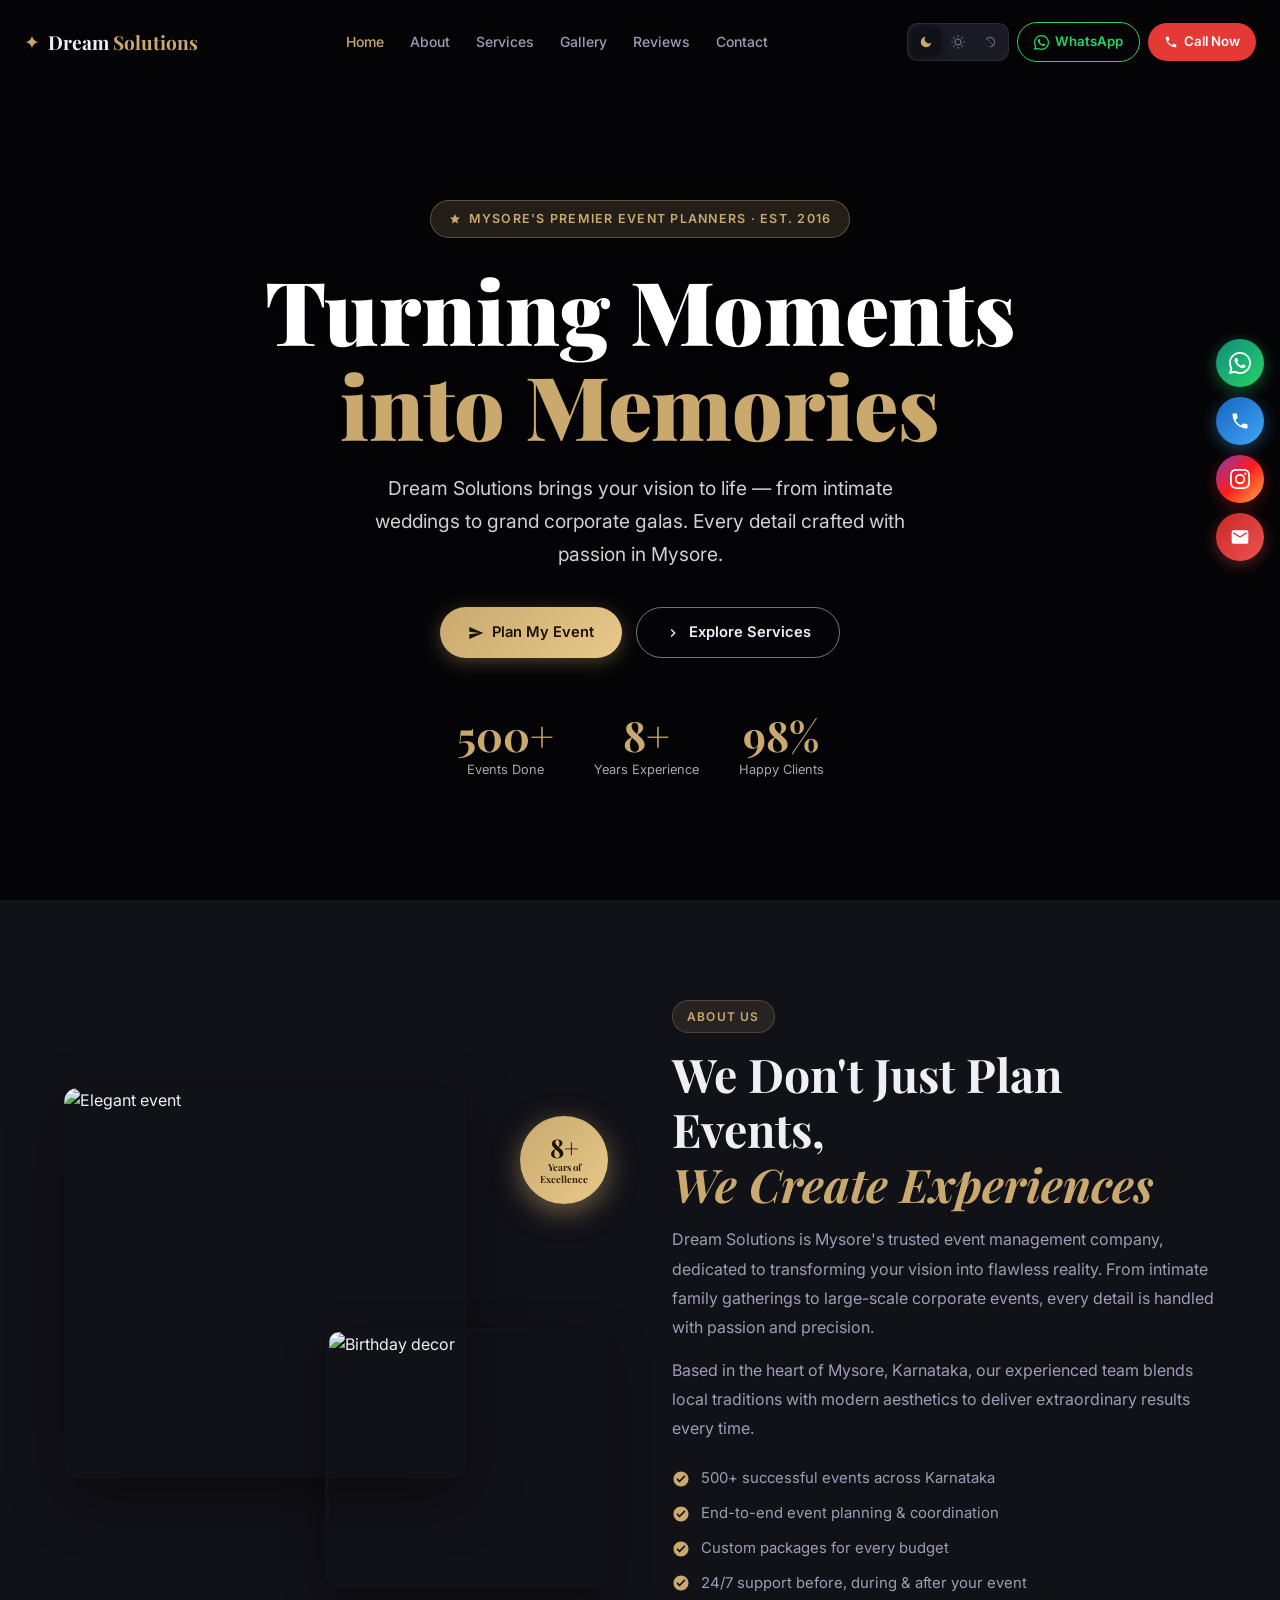
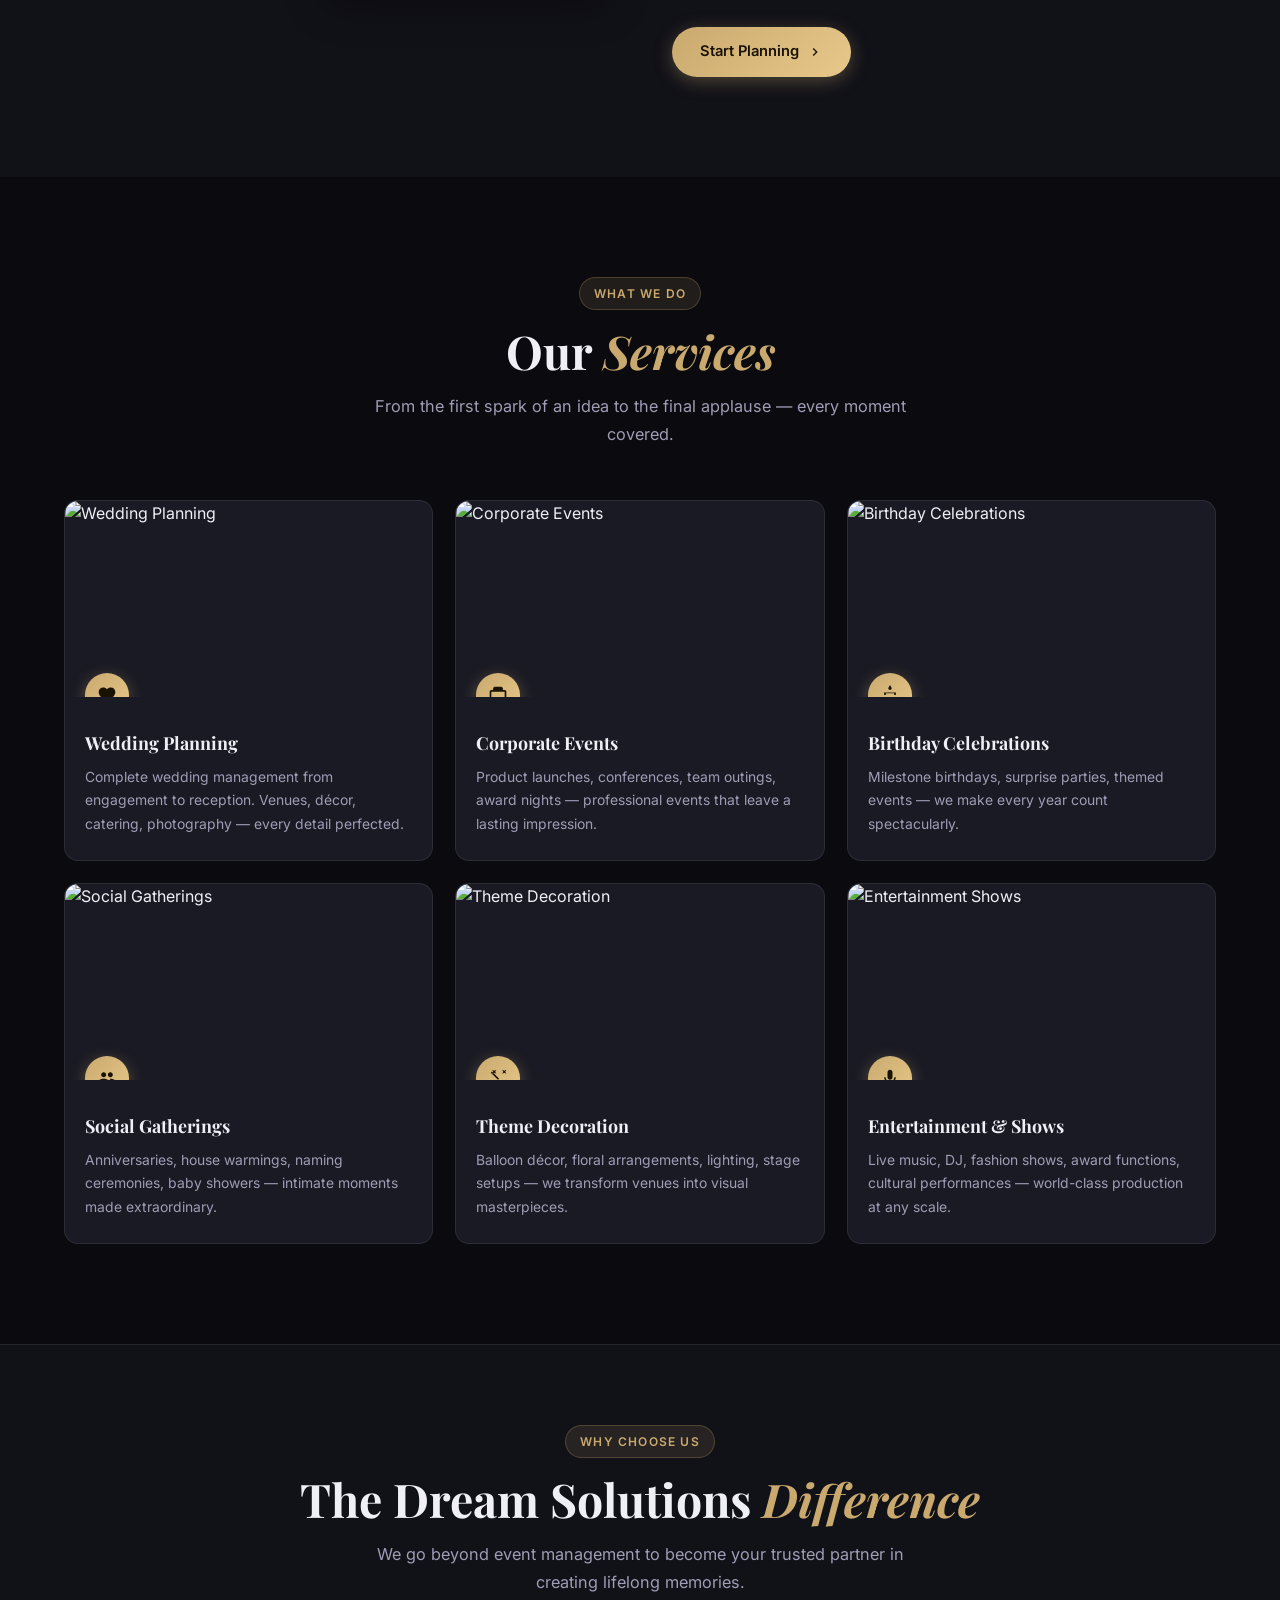
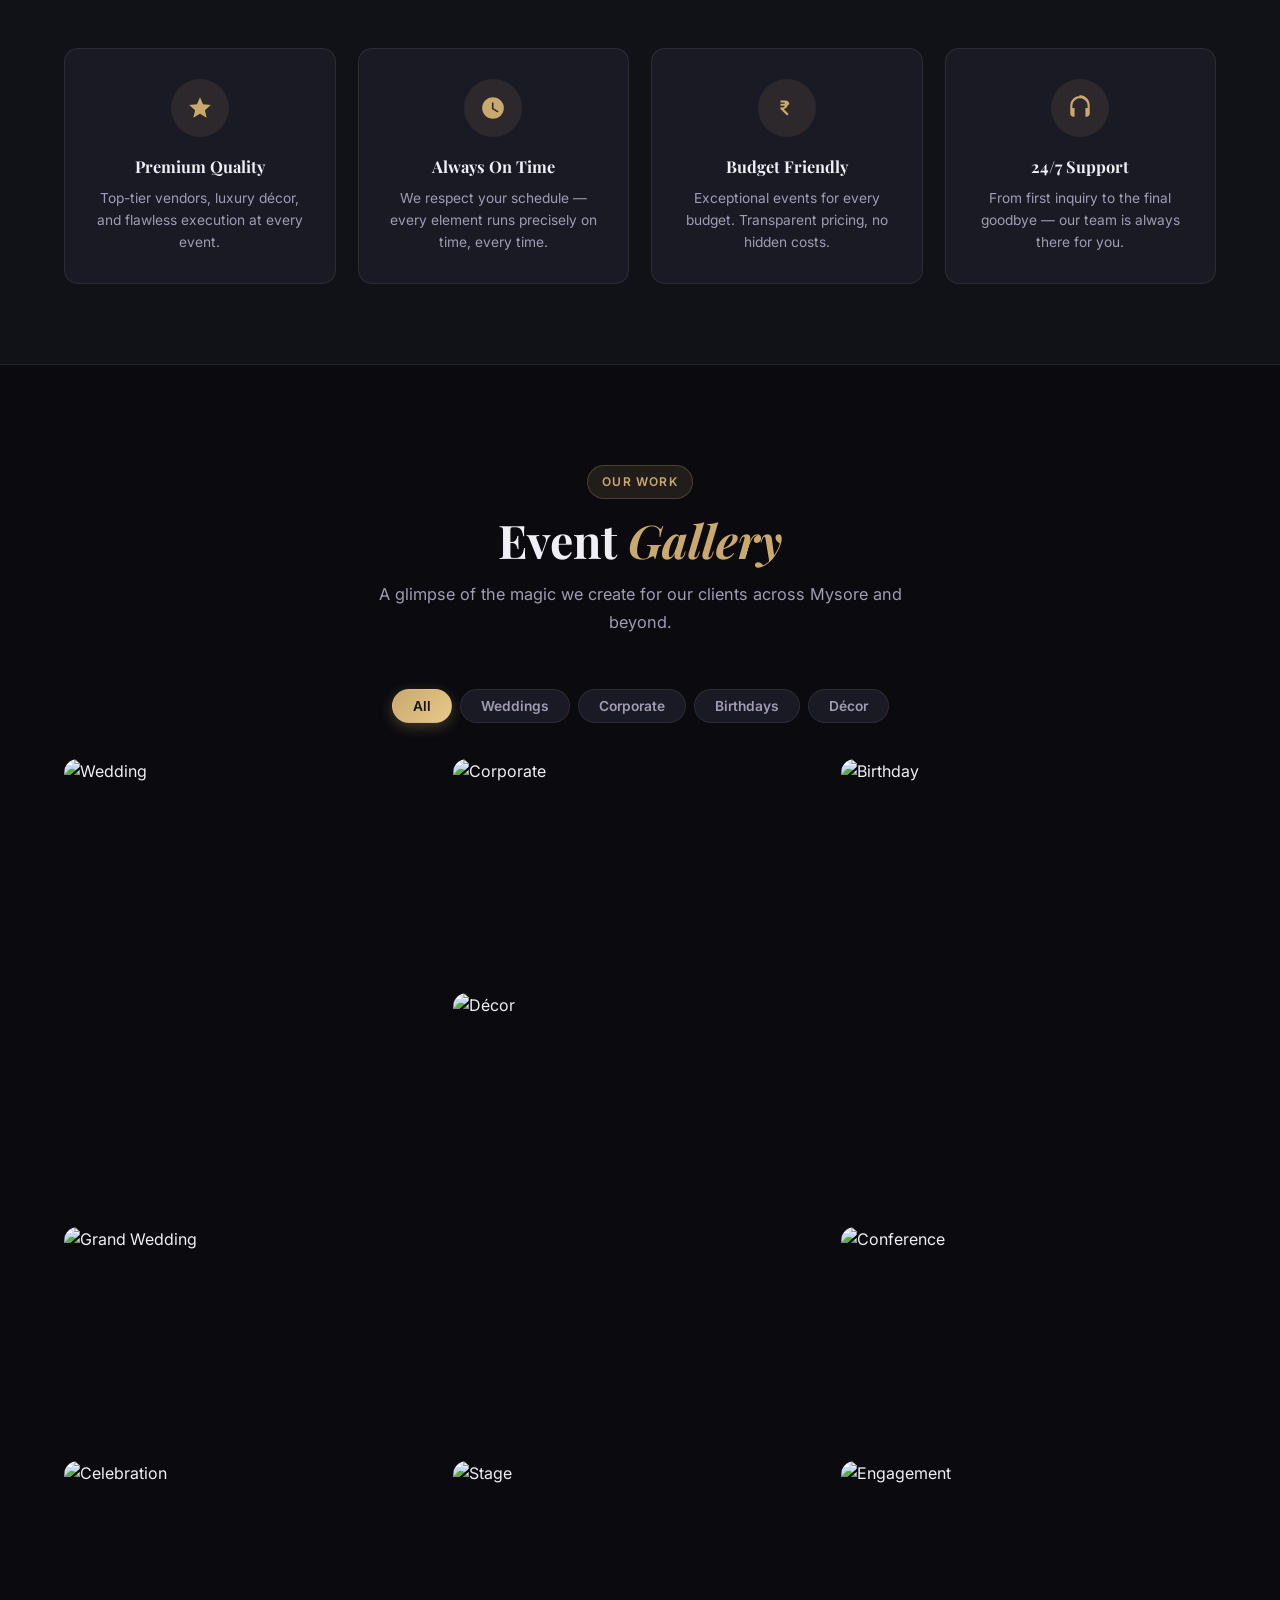
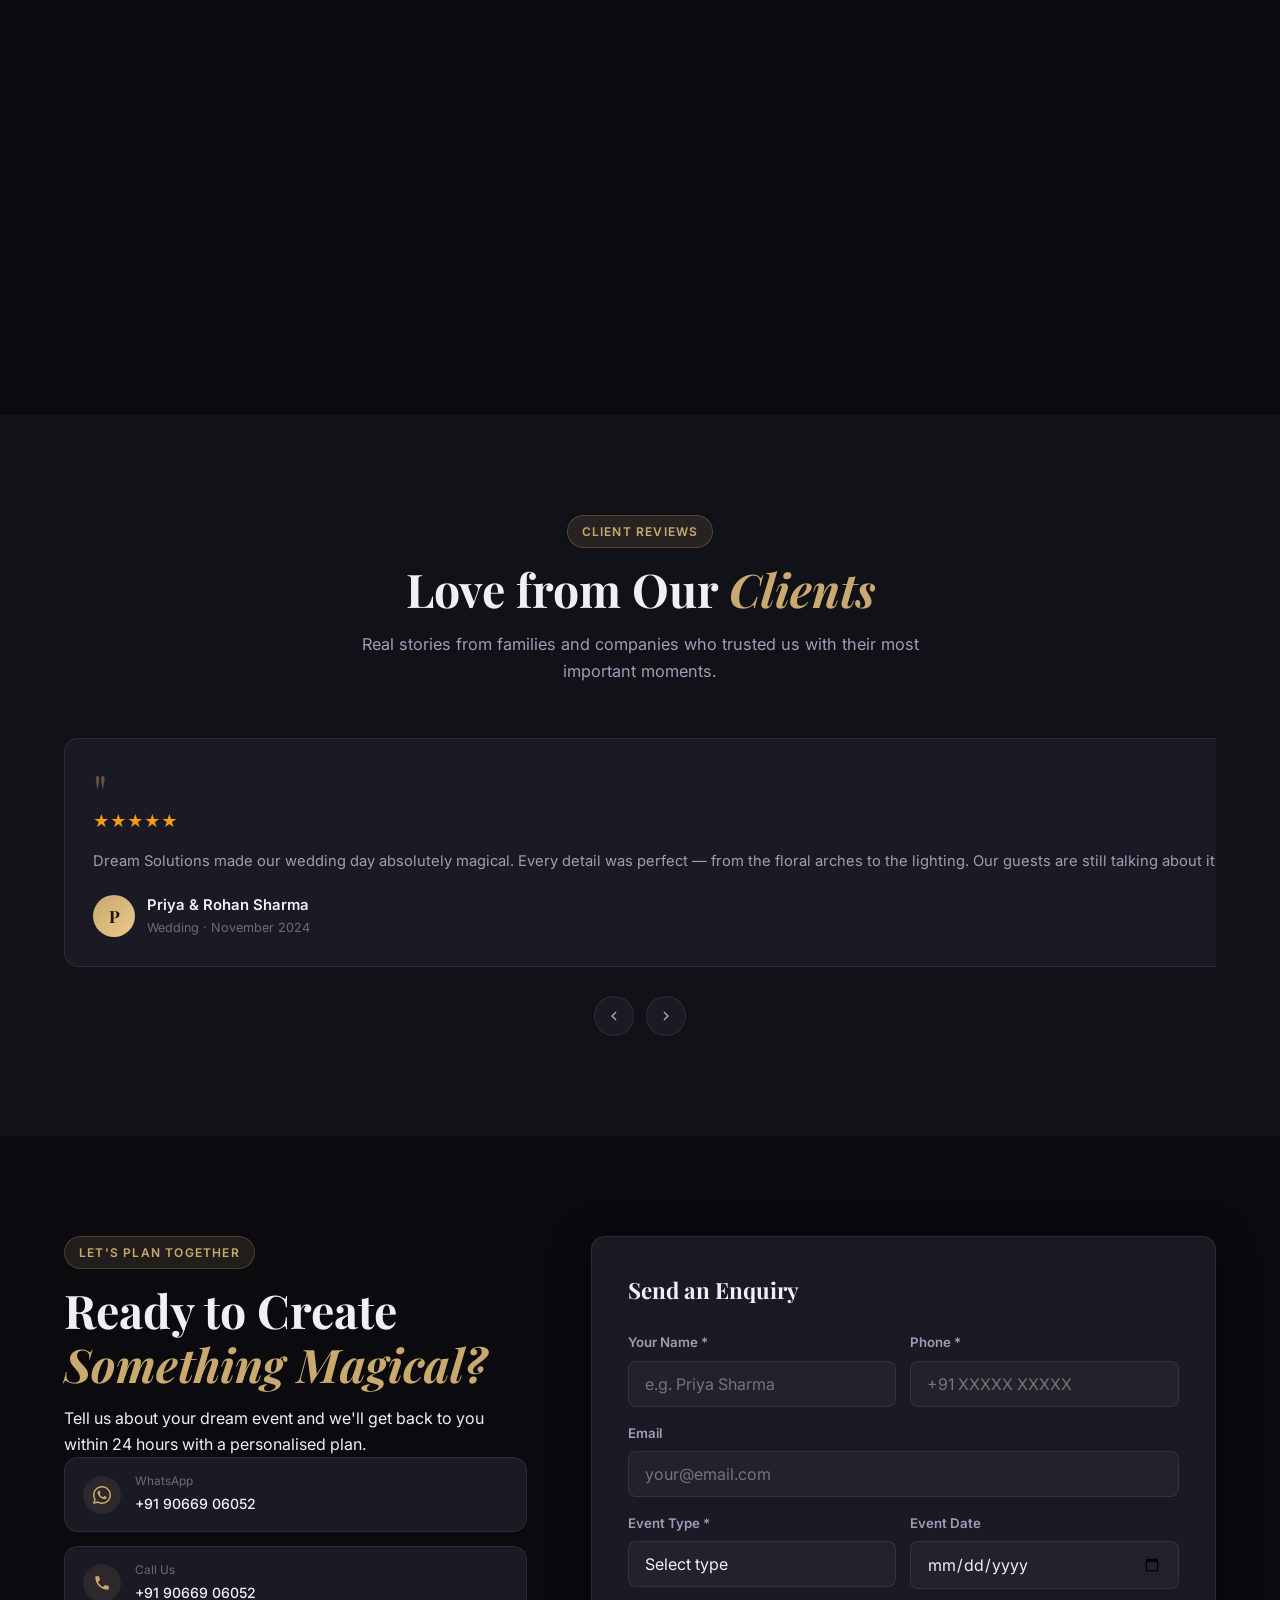
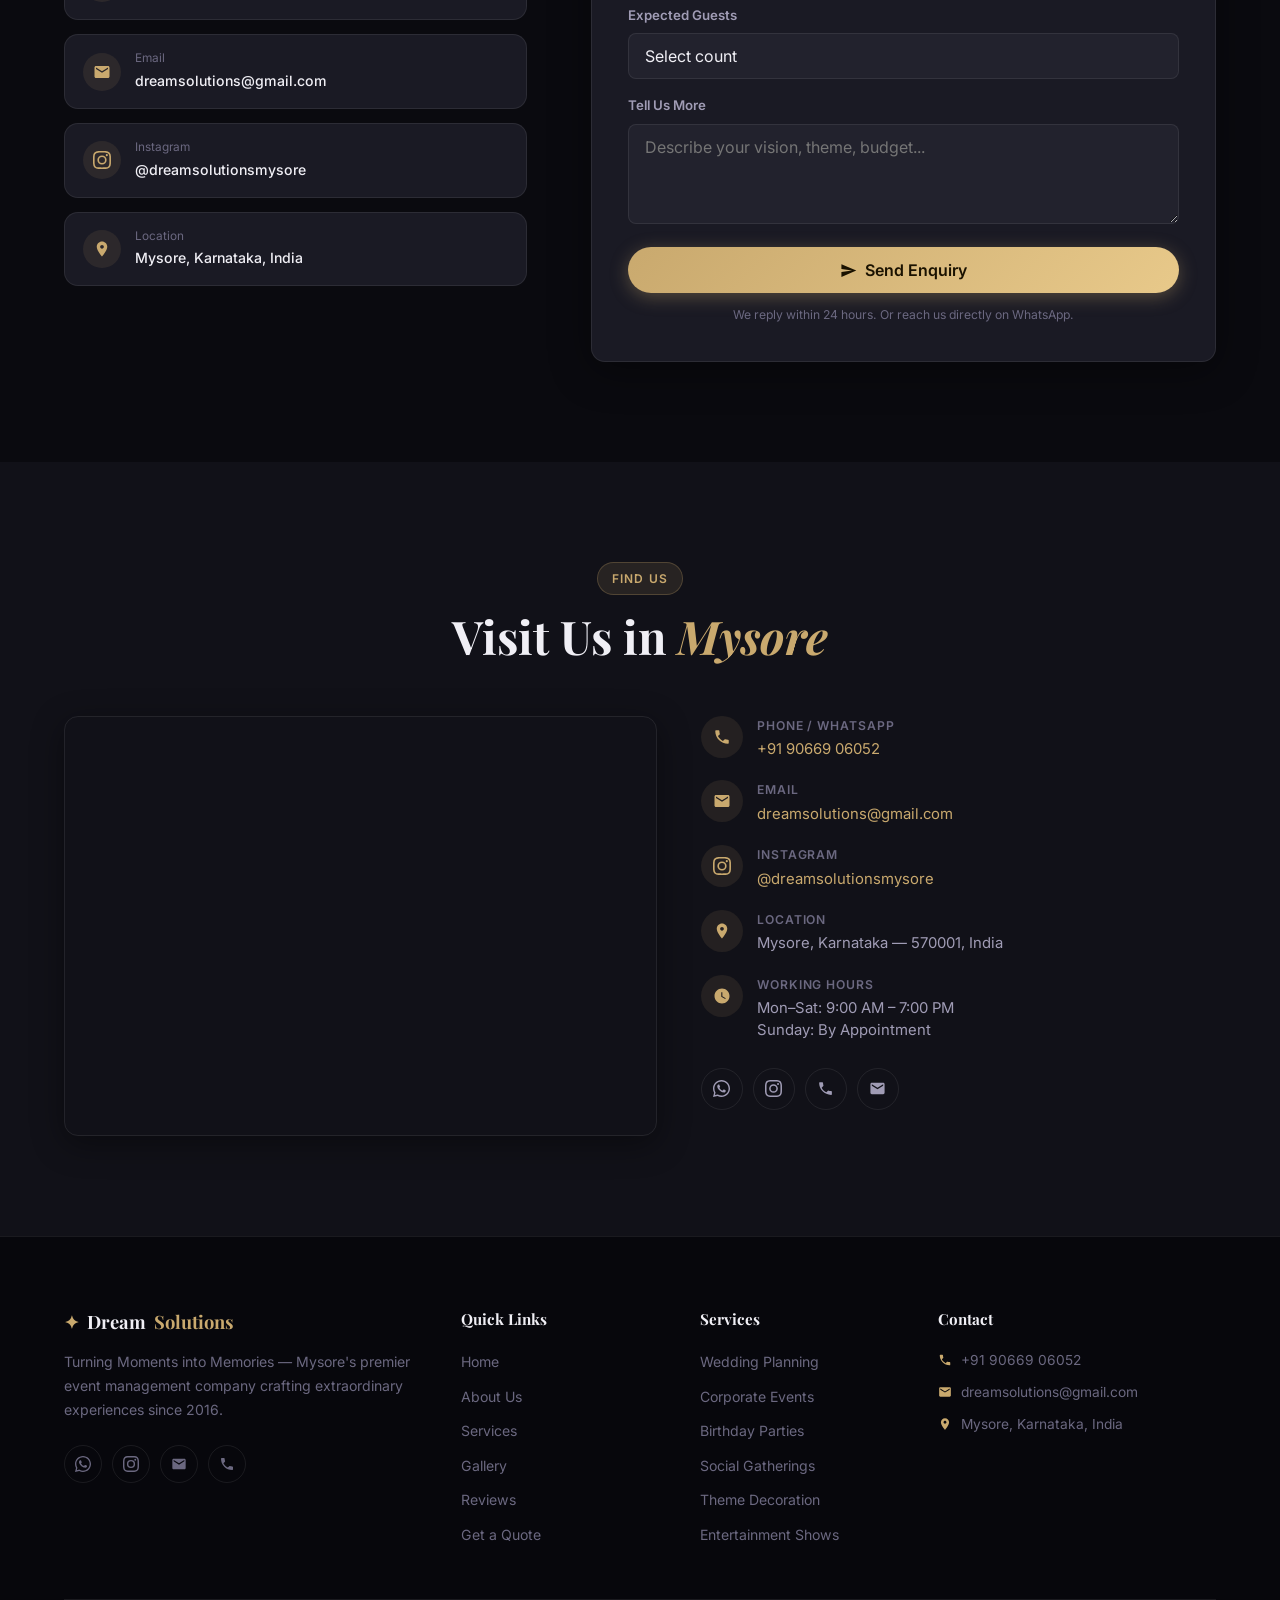
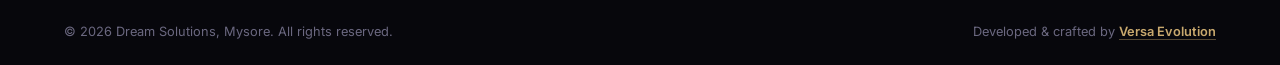
==== commit 57d9581d: "Add files via upload" ====
--- a/index.html
+++ b/index.html
@@ -2618,8 +2618,11 @@
                 </div>
             </div>
             <div class="footer-bottom">
-                <p>© 2025 Dream Solutions, Mysore. All rights reserved.</p>
-                <p>Designed with ❤️ for extraordinary moments.</p>
+                <p>© 2026 Dream Solutions, Mysore. All rights reserved.</p>
+                <p>Developed &amp; crafted by <a href="https://versaevolution.com" target="_blank" rel="noopener"
+                        style="color:var(--ac);font-weight:600;text-decoration:none;border-bottom:1px solid rgba(var(--acr),0.4);transition:opacity 0.2s ease"
+                        onmouseover="this.style.opacity='0.7'" onmouseout="this.style.opacity='1'">Versa Evolution</a>
+                </p>
             </div>
         </div>
     </footer>
